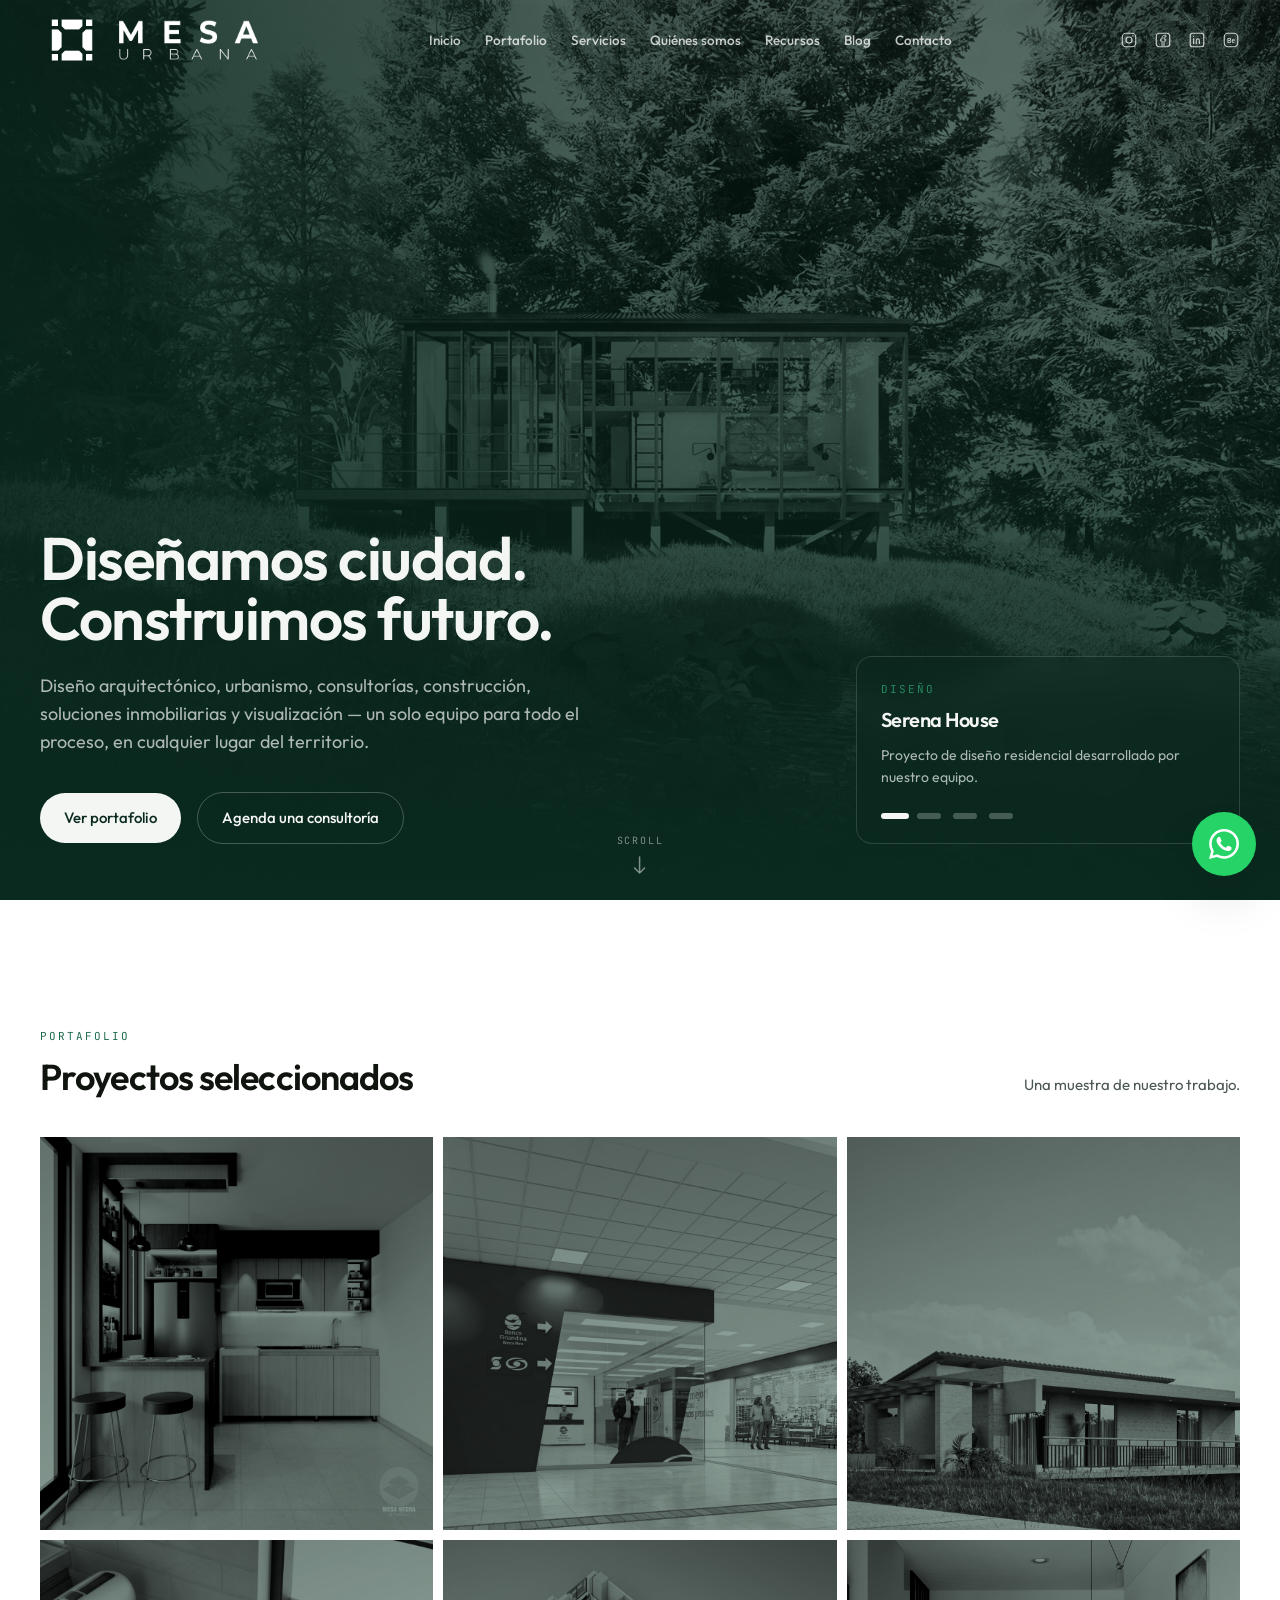
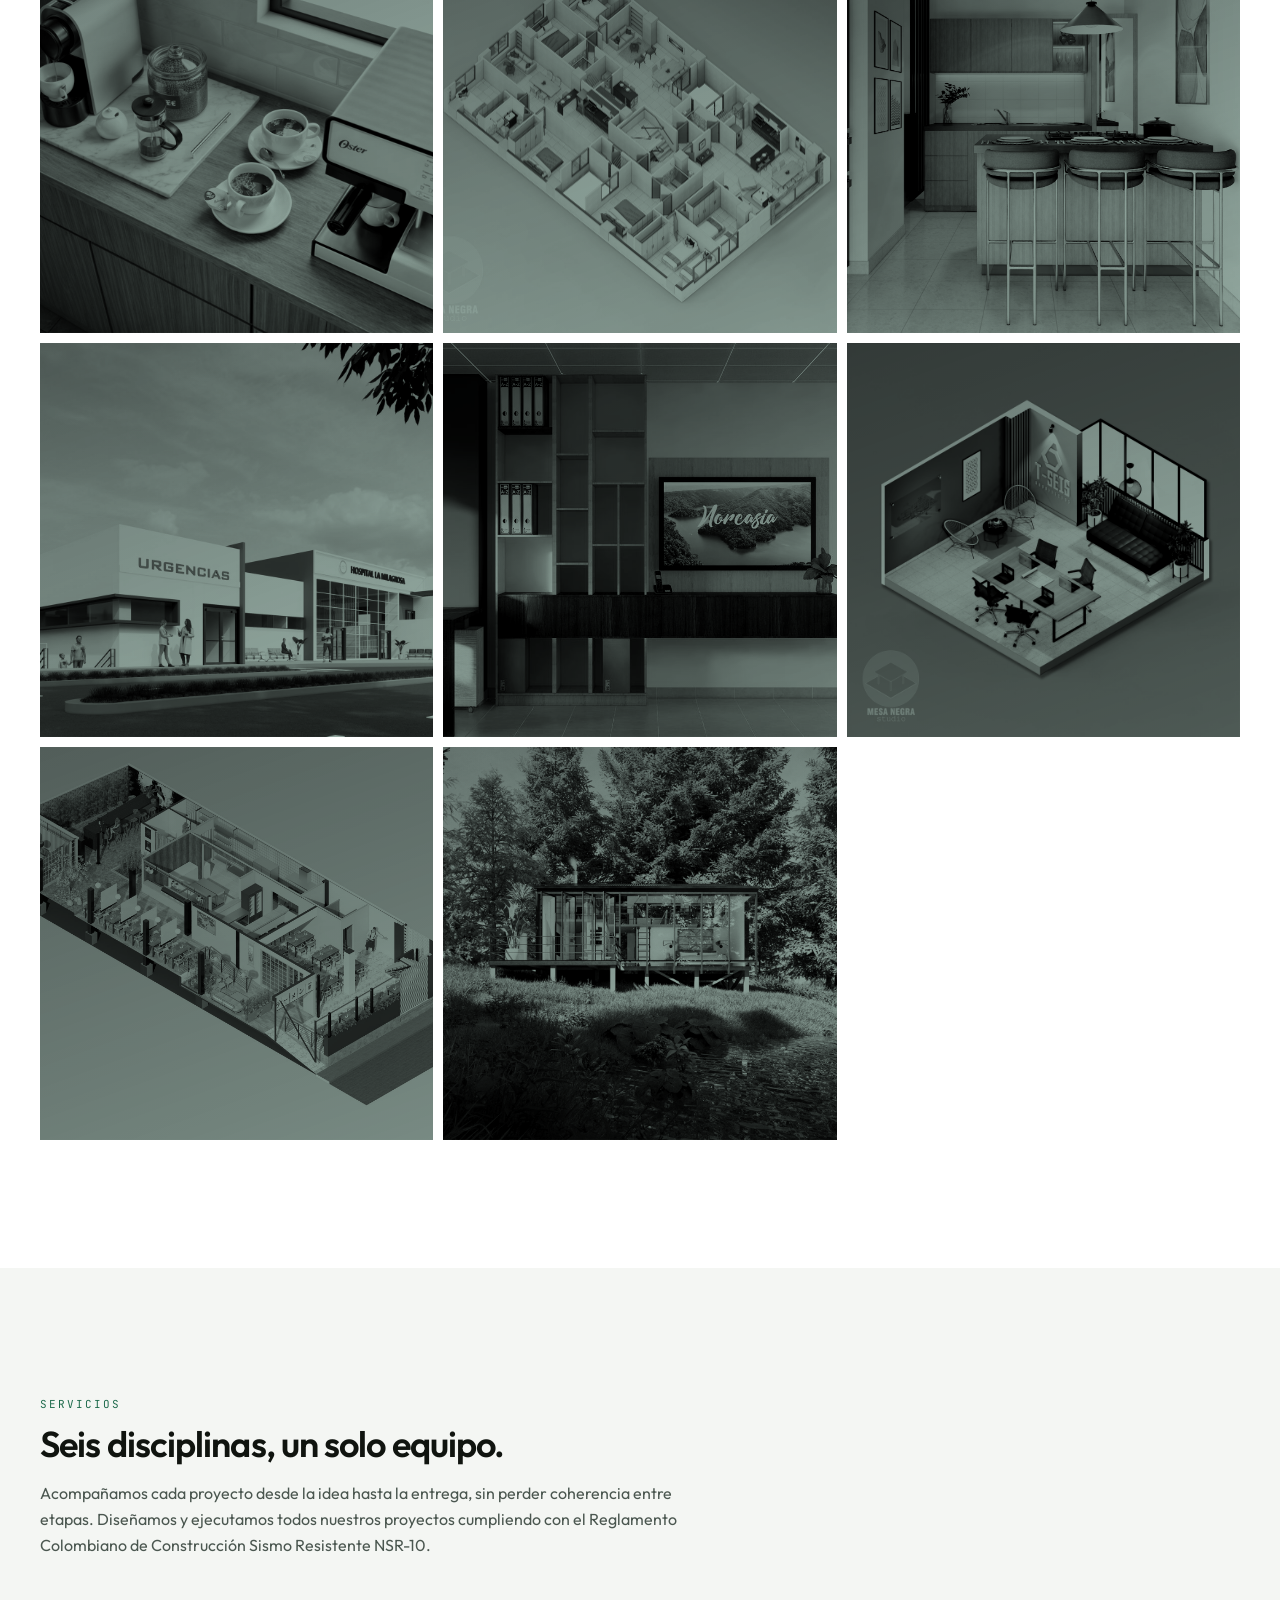
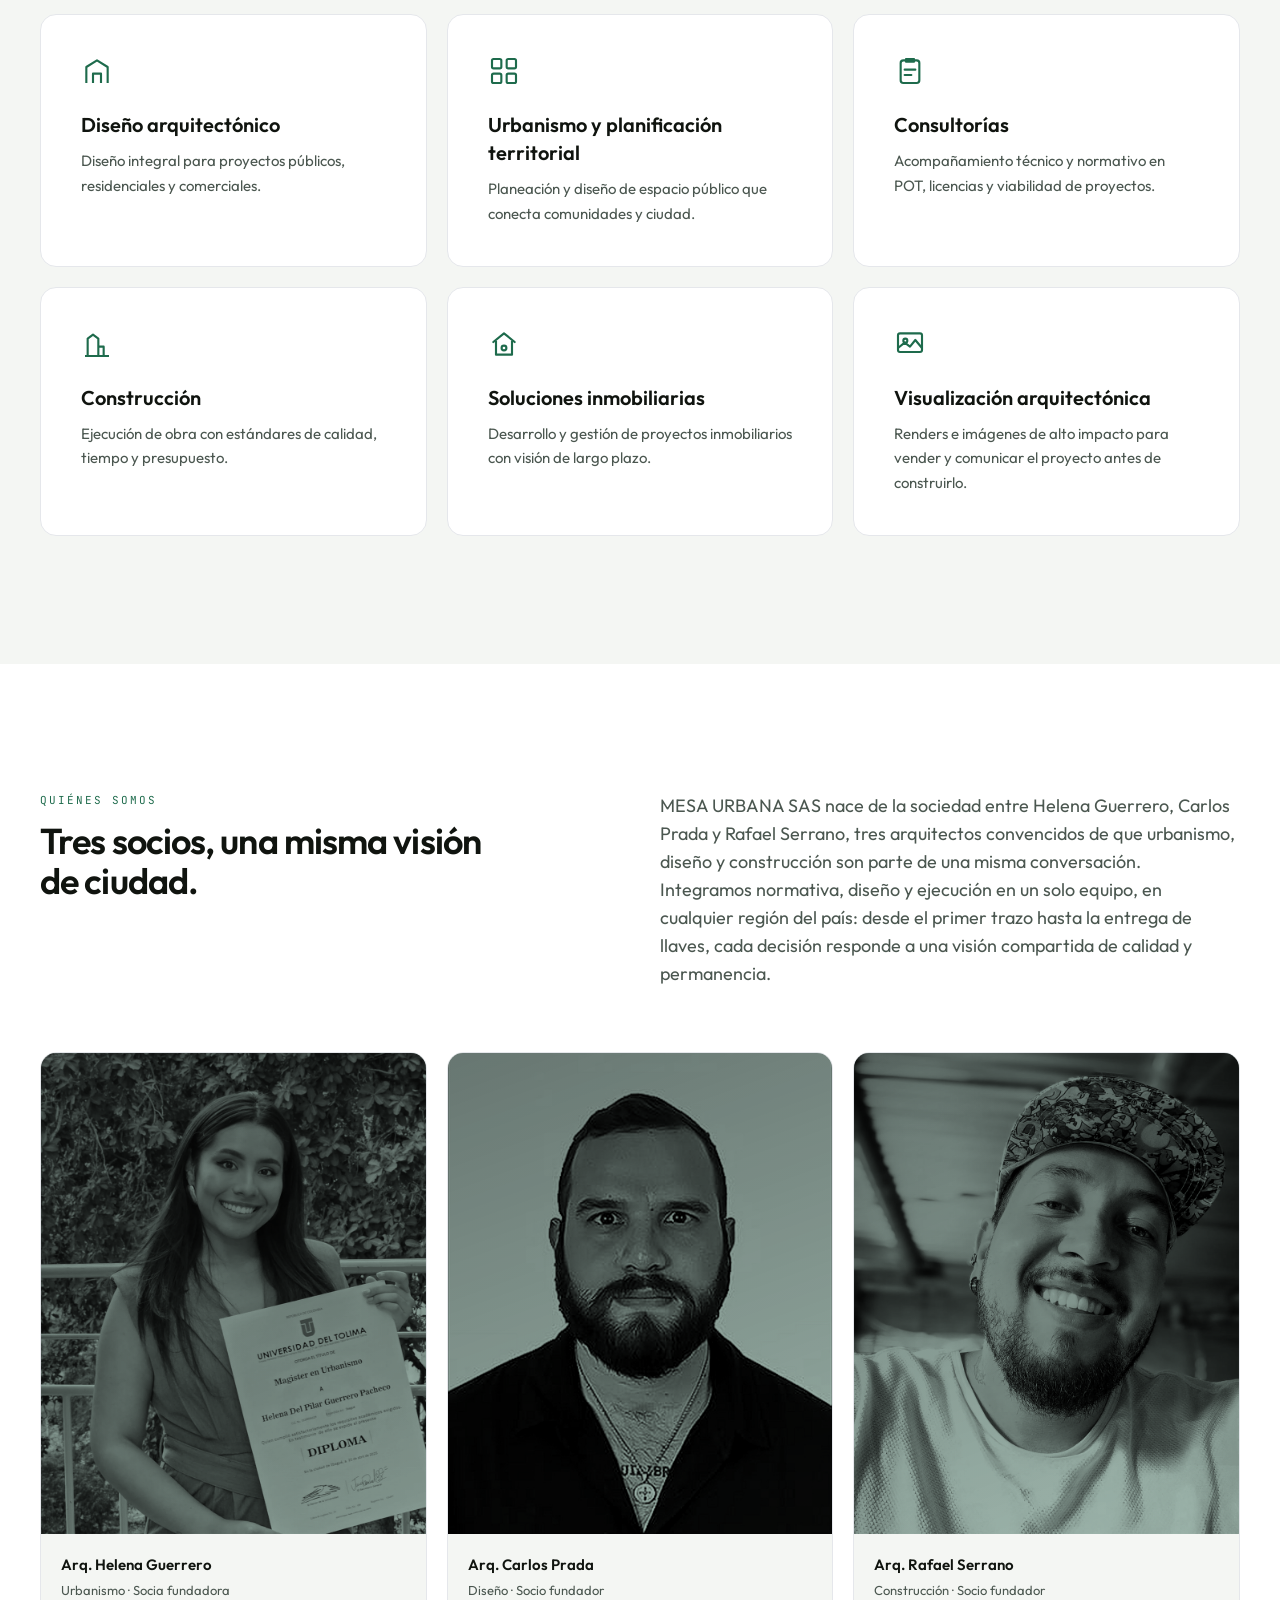
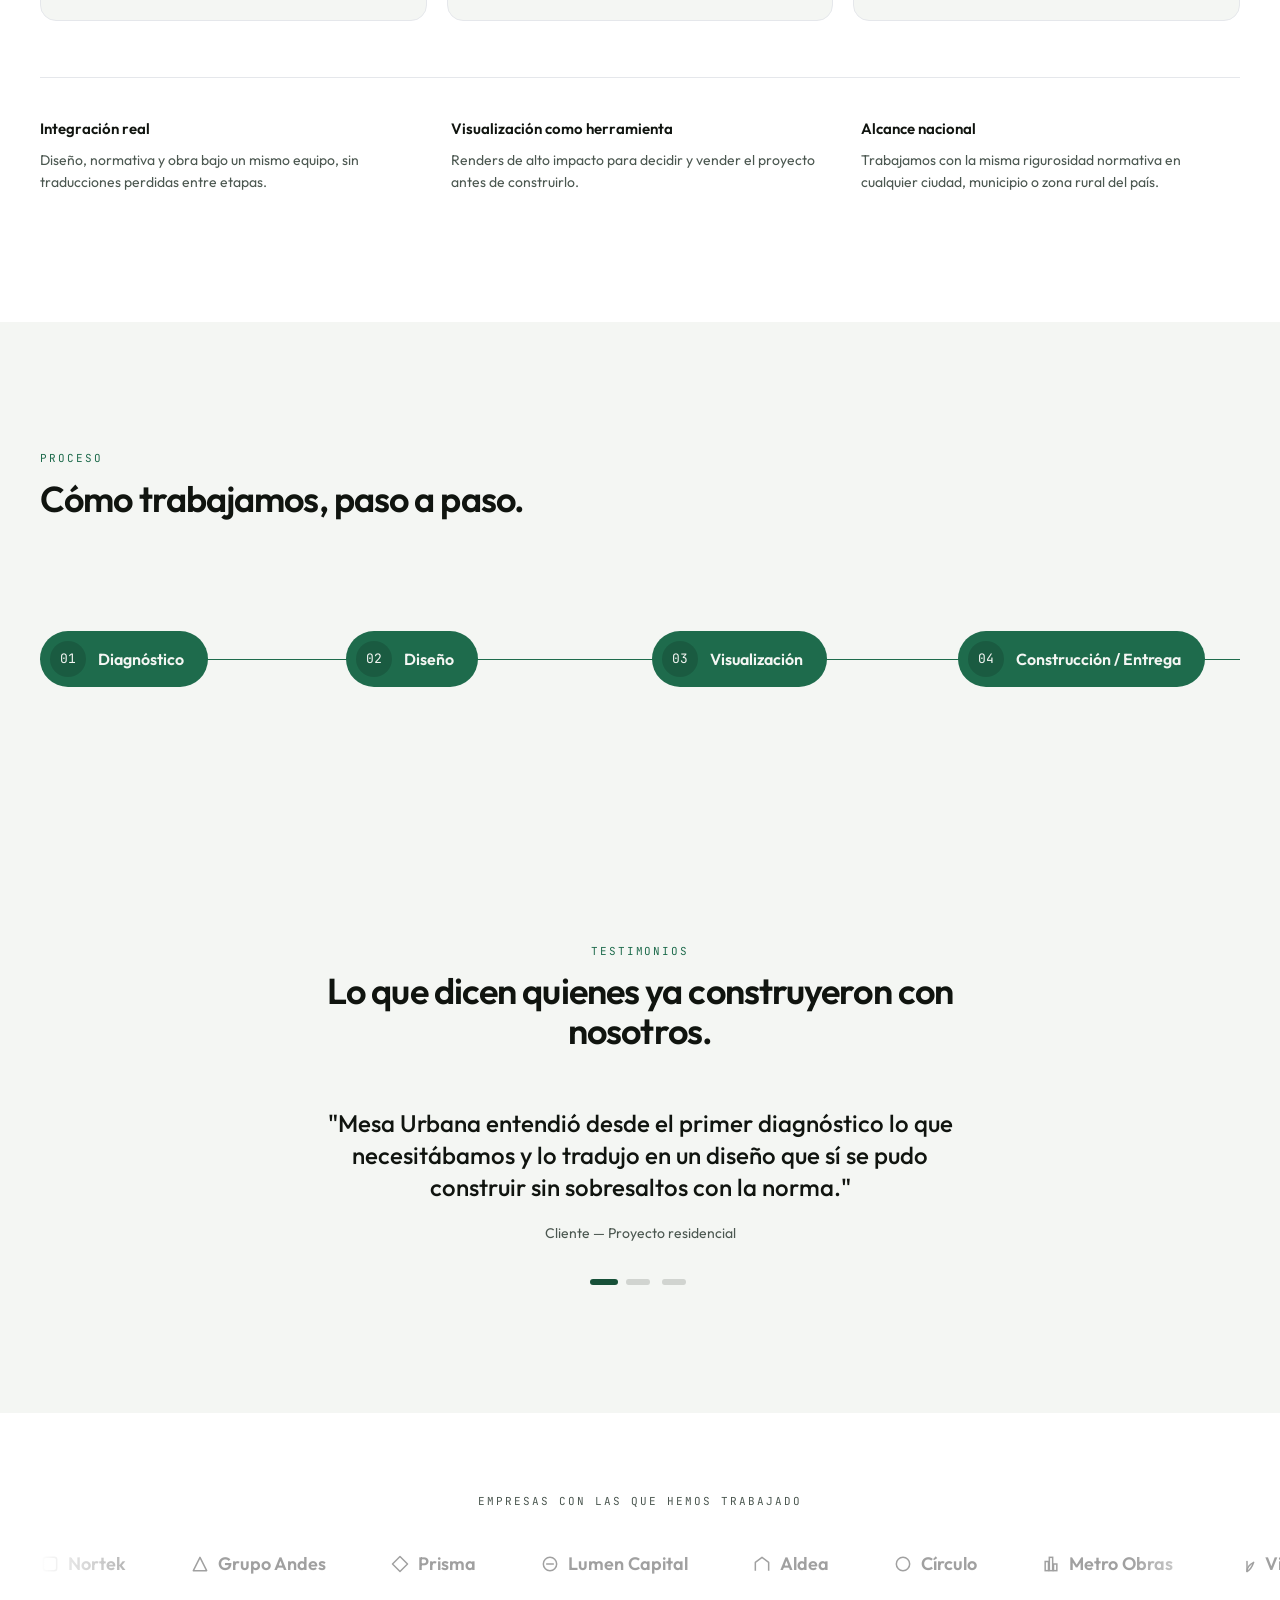
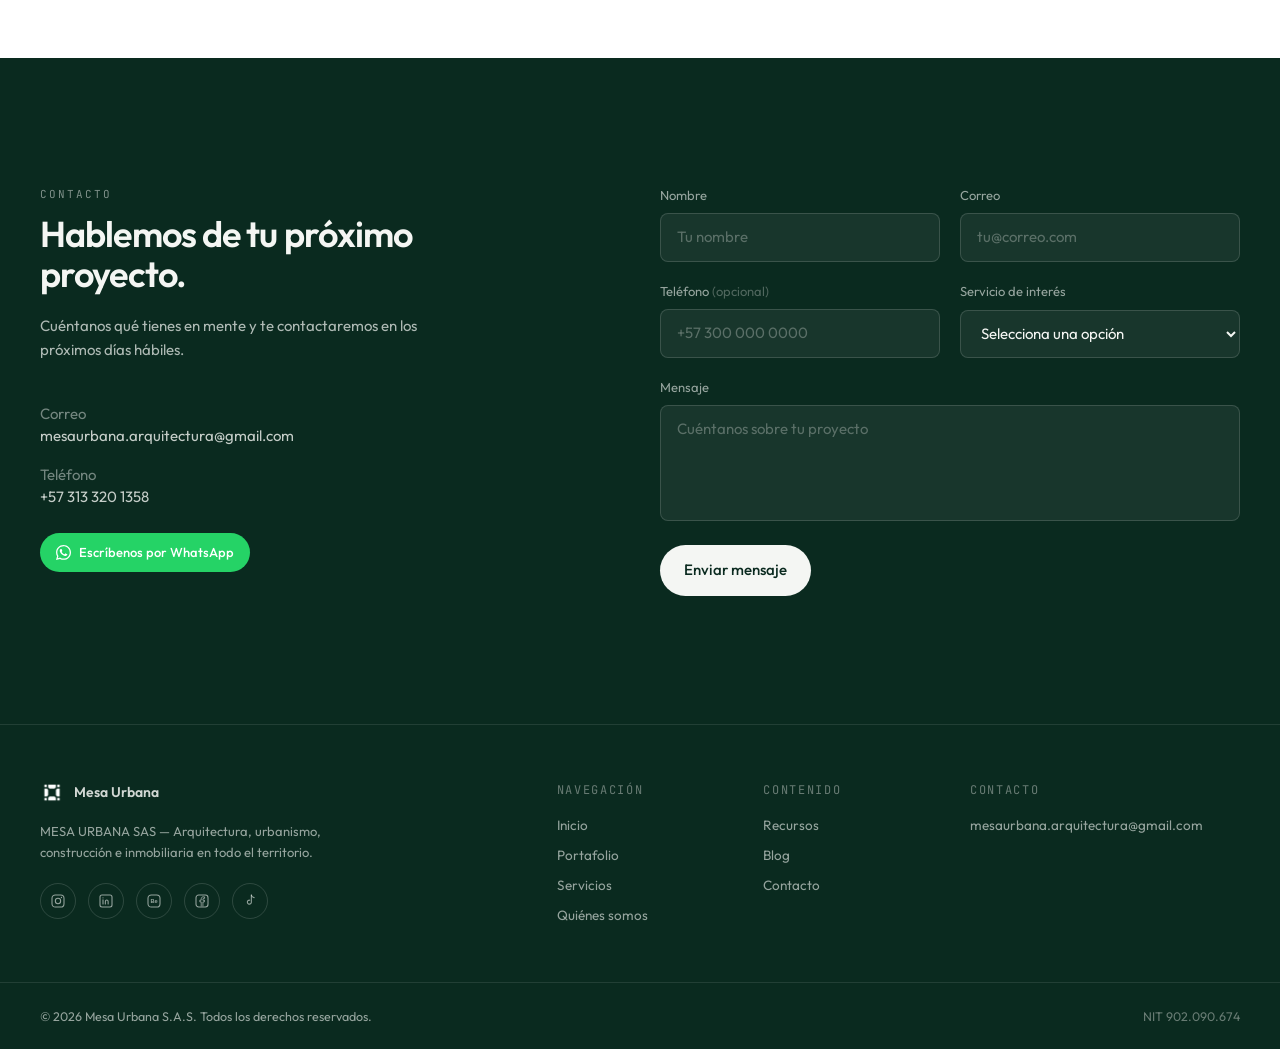
==== index.html @ 0e362391 "Mesa Urbana web v4: punto de partida desde v3 con datos de contacto reales Copia de v3 con el correo" ====
<!DOCTYPE html>
<html lang="es">
<head>
<meta charset="UTF-8" />
<meta name="viewport" content="width=device-width, initial-scale=1.0" />
<title>Mesa Urbana S.A.S — Arquitectura, Urbanismo, Construcción e Inmobiliaria</title>
<meta name="description" content="Estudio integral de arquitectura, urbanismo, construcción y desarrollo inmobiliario en todo el territorio. Diseñamos y construimos los espacios donde crece la ciudad." />

<link rel="icon" type="image/png" href="assets/favicon-32.png" />
<link rel="icon" type="image/png" sizes="512x512" href="assets/favicon-512.png" />
<link rel="apple-touch-icon" href="assets/apple-touch-icon.png" />

<meta property="og:type" content="website" />
<meta property="og:site_name" content="Mesa Urbana S.A.S" />
<meta property="og:locale" content="es_CO" />
<meta property="og:title" content="Mesa Urbana S.A.S — Arquitectura, Urbanismo, Construcción e Inmobiliaria" />
<meta property="og:description" content="Estudio integral de arquitectura, urbanismo, construcción y desarrollo inmobiliario en todo el territorio. Diseñamos y construimos los espacios donde crece la ciudad." />
<meta property="og:image" content="assets/og-image.png" />
<!-- TODO: cuando el sitio tenga dominio propio, agregar <meta property="og:url"> y volver og:image/twitter:image URLs absolutas (https://tu-dominio.com/assets/og-image.png) -->

<meta name="twitter:card" content="summary_large_image" />
<meta name="twitter:title" content="Mesa Urbana S.A.S — Arquitectura, Urbanismo, Construcción e Inmobiliaria" />
<meta name="twitter:description" content="Estudio integral de arquitectura, urbanismo, construcción y desarrollo inmobiliario en todo el territorio. Diseñamos y construimos los espacios donde crece la ciudad." />
<meta name="twitter:image" content="assets/og-image.png" />

<link rel="preconnect" href="https://fonts.googleapis.com">
<link rel="preconnect" href="https://fonts.gstatic.com" crossorigin>
<link href="https://fonts.googleapis.com/css2?family=Outfit:wght@300;400;500;600;700;800&family=JetBrains+Mono:wght@400;500&display=swap" rel="stylesheet">

<link rel="stylesheet" href="assets/styles.css">

<style>
  :root {
    --ease-out: cubic-bezier(0.23, 1, 0.32, 1);
    --ease-in-out: cubic-bezier(0.77, 0, 0.175, 1);
  }

  html { scroll-behavior: smooth; }
  body { font-family: 'Outfit', sans-serif; background: #F4F6F3; color: #10140F; }

  .reveal { opacity: 0; transform: translateY(20px); transition: opacity .6s var(--ease-out), transform .6s var(--ease-out); }
  .reveal.is-visible { opacity: 1; transform: translateY(0); }

  /* press feedback for buttons/CTAs */
  .btn-press { transition: transform 160ms var(--ease-out), background-color 200ms ease, border-color 200ms ease, opacity 200ms ease, color 200ms ease; }
  .btn-press:active { transform: scale(0.97); }

  /* lift feedback for cards (fine pointer only — avoids sticky hover on touch) */
  .card-hover { transition: transform 220ms var(--ease-out), box-shadow 220ms var(--ease-out); }
  @media (hover: hover) and (pointer: fine) {
    .card-hover:hover { transform: translateY(-4px); box-shadow: 0 16px 32px -16px rgba(10,42,31,0.20); }
  }

  /* image zoom + black&white-to-color reveal inside portfolio/team/blog cards */
  .zoom-img { transition: transform 500ms var(--ease-in-out); }
  .duotone { transition: filter 450ms var(--ease-in-out); }
  .duotone-overlay { transition: opacity 450ms var(--ease-in-out); }
  @media (hover: hover) and (pointer: fine) {
    .zoom-parent:hover .zoom-img { transform: scale(1.045); }
    .zoom-parent:hover .duotone { filter: grayscale(0) contrast(1.02) brightness(1); }
    .zoom-parent:hover .duotone-overlay { opacity: 0; }
  }

  .hero-slide { opacity: 0; filter: blur(8px); transition: opacity 1.1s var(--ease-in-out), filter 1.1s var(--ease-in-out); }
  .hero-slide.is-active { opacity: 1; filter: blur(0); }

  .hero-dot { transform-origin: left center; transition: background-color 200ms ease, transform 200ms var(--ease-out); transform: scaleX(0.857); }
  .hero-dot.is-active { background-color: #F4F6F3; transform: scaleX(1); }

  #slide-category, #slide-title, #slide-text { transition: opacity 220ms var(--ease-out), filter 220ms var(--ease-out); }
  .slide-text-out { opacity: 0 !important; filter: blur(3px); }

  .hero-scroll-cue svg { animation: scroll-cue-float 2s ease-in-out infinite; }
  @keyframes scroll-cue-float {
    0%, 100% { transform: translateY(0); }
    50% { transform: translateY(5px); }
  }

  /* mobile menu: animated open/close via grid-rows (no fixed-height guessing) */
  #mobile-menu { display: grid; grid-template-rows: minmax(0, 0fr); transition: grid-template-rows 220ms var(--ease-out); min-height: 0; }
  #mobile-menu.is-open { grid-template-rows: minmax(0, 1fr); transition-duration: 260ms; }
  #mobile-menu > div { overflow: hidden; min-height: 0; }
  @media (min-width: 1280px) {
    #mobile-menu { display: none; }
  }
  #mobile-menu a { opacity: 0; transform: translateY(-6px); transition: opacity 200ms var(--ease-out), transform 200ms var(--ease-out); }
  #mobile-menu.is-open a { opacity: 1; transform: translateY(0); }
  #mobile-menu.is-open a:nth-child(1) { transition-delay: 40ms; }
  #mobile-menu.is-open a:nth-child(2) { transition-delay: 60ms; }
  #mobile-menu.is-open a:nth-child(3) { transition-delay: 80ms; }
  #mobile-menu.is-open a:nth-child(4) { transition-delay: 100ms; }
  #mobile-menu.is-open a:nth-child(5) { transition-delay: 120ms; }
  #mobile-menu.is-open a:nth-child(6) { transition-delay: 140ms; }
  #mobile-menu.is-open a:nth-child(7) { transition-delay: 160ms; }
  #menu-icon { transition: transform 220ms var(--ease-out); }
  #menu-btn.is-open #menu-icon { transform: rotate(90deg); }

  input, textarea, select { transition: border-color 150ms ease, box-shadow 150ms ease; }

  /* shared lightbox / modal motion language (project, team, resource, blog) */
  #project-modal, #team-modal, #resource-modal, #blog-modal {
    transition: background-color 260ms var(--ease-out), backdrop-filter 260ms var(--ease-out);
    background-color: rgba(10,42,31,0); backdrop-filter: blur(0px);
  }
  #project-modal.is-open, #team-modal.is-open, #resource-modal.is-open, #blog-modal.is-open {
    background-color: rgba(10,42,31,0.72); backdrop-filter: blur(14px);
  }
  #modal-panel, #team-modal-panel, #resource-modal-panel, #blog-modal-panel {
    opacity: 0; transform: scale(0.95); transition: opacity 220ms var(--ease-out), transform 220ms var(--ease-out);
  }
  #project-modal.is-open #modal-panel, #team-modal.is-open #team-modal-panel,
  #resource-modal.is-open #resource-modal-panel, #blog-modal.is-open #blog-modal-panel {
    opacity: 1; transform: scale(1);
  }
  #project-modal:not(.is-open), #team-modal:not(.is-open), #resource-modal:not(.is-open), #blog-modal:not(.is-open) { transition-duration: 180ms; }
  #project-modal:not(.is-open) #modal-panel, #team-modal:not(.is-open) #team-modal-panel,
  #resource-modal:not(.is-open) #resource-modal-panel, #blog-modal:not(.is-open) #blog-modal-panel { transition-duration: 160ms; }

  #modal-image, #blog-modal-image { transition: opacity 180ms ease, filter 180ms ease; }
  #modal-image.is-switching { opacity: 0.25; filter: blur(4px); }

  /* click-to-zoom on the project lightbox image */
  #modal-panel { transition: max-width 280ms var(--ease-out); }
  #modal-image { cursor: zoom-in; transition: opacity 180ms ease, filter 180ms ease, max-height 280ms var(--ease-out); }
  #project-modal.is-zoomed #modal-panel { max-width: 96vw; }
  #project-modal.is-zoomed #modal-info { display: none; }
  #project-modal.is-zoomed #modal-image { max-height: 90vh; cursor: zoom-out; }

  .modal-thumb { opacity: 0.5; transition: opacity 200ms ease, outline-color 200ms ease; outline: 2px solid transparent; outline-offset: 2px; }
  .modal-thumb.is-active { opacity: 1; outline-color: #F4F6F3; }
  @media (hover: hover) and (pointer: fine) {
    .modal-thumb:hover { opacity: 0.85; }
  }

  .duotone {
    filter: grayscale(1) contrast(1.05) brightness(0.9);
    position: relative;
  }
  .duotone-overlay {
    background: linear-gradient(160deg, rgba(10,42,31,0.55), rgba(30,107,76,0.35));
    mix-blend-mode: multiply;
  }
  /* touch devices can't hover to reveal color/captions/service details — show them by default instead */
  @media (hover: none) {
    .zoom-parent .duotone { filter: grayscale(0) contrast(1.02) brightness(1); }
    .zoom-parent .duotone-overlay { opacity: 0; }
    .card-caption { opacity: 1 !important; transform: none !important; }
    .service-overlay {
      position: static !important;
      opacity: 1 !important;
      transform: none !important;
      pointer-events: auto !important;
      margin-top: 1.5rem;
      border-radius: 0.875rem;
    }
    /* no hover on touch — swap it for a tap/press response so cards still feel interactive */
    .card-hover, .zoom-parent, .process-node { transition: transform 160ms var(--ease-out); }
    .card-hover:active, .zoom-parent:active { transform: scale(0.98); }
    .process-node:active { transform: scale(0.95); }
  }

  .nav-scrolled { background: rgba(244,246,243,0.85); backdrop-filter: blur(12px); box-shadow: 0 1px 0 rgba(16,20,15,0.06); }

  .brand-mark { transition: filter .3s ease; }
  .brand-mark.on-dark { filter: brightness(0) invert(1); }

  /* filter pills (portfolio / recursos / blog) */
  .filter-pill { transition: background-color 180ms ease, border-color 180ms ease, color 180ms ease; }

  /* client logos marquee */
  .logos-track { display: flex; width: max-content; animation: logos-scroll 30s linear infinite; }
  .logos-track:hover { animation-play-state: paused; }
  @keyframes logos-scroll {
    from { transform: translateX(0); }
    to { transform: translateX(-50%); }
  }
  .logo-item { color: #4B5750; opacity: 0.55; filter: grayscale(1); white-space: nowrap; transition: opacity 200ms ease, filter 200ms ease, color 200ms ease; }
  @media (hover: hover) and (pointer: fine) {
    .logo-item:hover { opacity: 1; filter: grayscale(0); color: #175038; }
  }
  @media (prefers-reduced-motion: reduce) {
    .logos-track { animation: none; }
    .logos-dup { display: none; }
  }

  /* proceso: interactive timeline */
  .process-line-fill { transform-origin: left center; transform: scaleX(0); transition: transform 1400ms var(--ease-out) 150ms; }
  .reveal.is-visible .process-line-fill { transform: scaleX(1); }

  .process-popup { width: 100%; box-shadow: 0 16px 32px -16px rgba(10,42,31,0.20); }

  @media (min-width: 1024px) {
    .process-step { width: fit-content; }
    .process-node { transition: transform 380ms var(--ease-out), background-color 380ms var(--ease-out); }
    .process-popup {
      position: absolute; z-index: 20; top: 100%; left: 50%; margin-top: 0.875rem !important; width: 18rem;
      opacity: 0; transform-origin: top center; transform: translateX(-50%) translateY(-4px) scale(0.85); pointer-events: none;
      transition: opacity 380ms var(--ease-out), transform 380ms var(--ease-out), background-color 380ms var(--ease-out);
      box-shadow: 0 24px 48px -16px rgba(10,42,31,0.35);
    }
    .process-popup::before {
      content: ''; position: absolute; top: -6px; left: 50%; transform: translateX(-50%);
      width: 13px; height: 13px; background: inherit; clip-path: polygon(50% 0%, 0% 100%, 100% 100%);
      transition: background-color 380ms var(--ease-out);
    }
  }
  @media (min-width: 1024px) and (hover: hover) and (pointer: fine) {
    .process-step:hover .process-node { transform: scale(1.3); background-color: #175038; box-shadow: 0 0 0 10px rgba(30,107,76,0.14); }
    .process-step:hover .process-popup { opacity: 1; transform: translateX(-50%) translateY(0) scale(1); background-color: #175038; pointer-events: auto; }
  }

  /* testimonials */
  #testimonial-track { position: relative; }
  .testimonial-slide { position: absolute; inset: 0; opacity: 0; transition: opacity 450ms var(--ease-out); }
  .testimonial-slide.is-active { opacity: 1; position: relative; }
  .testimonial-dot { transform-origin: left center; transition: background-color 200ms ease, transform 200ms var(--ease-out); transform: scaleX(0.857); }
  .testimonial-dot.is-active { background-color: #175038; transform: scaleX(1); }

  @media (prefers-reduced-motion: reduce) {
    .reveal { opacity: 1 !important; transform: none !important; transition: none !important; }
    .hero-slide { transition: opacity .3s linear !important; filter: none !important; }
    .hero-scroll-cue svg { animation: none !important; }
    .zoom-img { transition: none !important; }
    .process-line-fill { transition: none !important; }
    @media (hover: hover) and (pointer: fine) {
      .zoom-parent:hover .zoom-img { transform: none !important; }
      .card-hover:hover { transform: none !important; }
      .process-step:hover .process-node { transform: none !important; }
      .process-step:hover .process-popup { transform: none !important; }
    }
    #modal-panel, #team-modal-panel, #resource-modal-panel, #blog-modal-panel { transition: opacity 160ms ease !important; transform: none !important; }
    html { scroll-behavior: auto; }
  }

  /* WhatsApp floating widget */
  /* the wrapper sizes itself to fit the (usually invisible) chat panel, leaving a large
     invisible clickable area over whatever content sits behind it — only the fab/open
     panel should actually catch taps */
  .wa-widget { pointer-events: none; }
  .wa-widget #wa-fab { pointer-events: auto; }
  .wa-panel { opacity: 0; transform: scale(0.92) translateY(12px); pointer-events: none; transition: opacity 220ms var(--ease-out), transform 220ms var(--ease-out); }
  .wa-panel.is-open { opacity: 1; transform: scale(1) translateY(0); pointer-events: auto; }
  .wa-fab-ping { animation: wa-ping 2.4s cubic-bezier(0,0,0.2,1) 3 forwards; }
  @keyframes wa-ping {
    0% { transform: scale(1); opacity: 0.55; }
    100% { transform: scale(1.7); opacity: 0; }
  }
  @media (prefers-reduced-motion: reduce) {
    .wa-fab-ping { animation: none; display: none; }
    .wa-panel { transition: opacity 160ms ease !important; transform: none !important; }
  }
</style>
</head>

<body class="antialiased">

<!-- NAV -->
<header id="site-nav" class="fixed top-0 inset-x-0 z-50 transition-colors duration-300">
  <nav class="max-w-[1400px] mx-auto px-6 lg:px-10 h-20 flex items-center justify-between gap-6">
    <a href="#top" class="flex items-center gap-3 shrink-0" aria-label="Mesa Urbana — inicio">
      <img src="assets/isotipo.png" alt="" class="w-[64px] h-[64px] object-contain brand-mark" />
      <img src="assets/wordmark.png" alt="Mesa Urbana" class="h-[46px] w-auto object-contain brand-mark" />
    </a>

    <div class="hidden xl:flex items-center gap-6 text-[13.5px] font-medium nav-text">
      <a href="#top" class="opacity-80 hover:opacity-100 transition-opacity">Inicio</a>
      <a href="#portafolio" class="opacity-80 hover:opacity-100 transition-opacity">Portafolio</a>
      <a href="#servicios" class="opacity-80 hover:opacity-100 transition-opacity">Servicios</a>
      <a href="#nosotros" class="opacity-80 hover:opacity-100 transition-opacity">Quiénes somos</a>
      <a href="recursos.html" target="_blank" rel="noopener" class="opacity-80 hover:opacity-100 transition-opacity">Recursos</a>
      <a href="blog.html" target="_blank" rel="noopener" class="opacity-80 hover:opacity-100 transition-opacity">Blog</a>
      <a href="#contacto" class="opacity-80 hover:opacity-100 transition-opacity">Contacto</a>
    </div>

    <!-- TODO: reemplazar por los enlaces reales a redes sociales -->
    <div class="hidden sm:flex items-center gap-4 nav-text shrink-0">
      <a href="#" aria-label="Instagram" class="opacity-80 hover:opacity-100 transition-opacity">
        <svg width="18" height="18" viewBox="0 0 24 24" fill="none"><rect x="3" y="3" width="18" height="18" rx="5" stroke="currentColor" stroke-width="1.6"/><circle cx="12" cy="12" r="4" stroke="currentColor" stroke-width="1.6"/><circle cx="17.2" cy="6.8" r="1" fill="currentColor"/></svg>
      </a>
      <a href="#" aria-label="Facebook" class="opacity-80 hover:opacity-100 transition-opacity">
        <svg width="18" height="18" viewBox="0 0 24 24" fill="none"><rect x="3" y="3" width="18" height="18" rx="4" stroke="currentColor" stroke-width="1.6"/><path d="M13.4 20v-6.6h2.1l.3-2.5h-2.4V9.2c0-.7.2-1.2 1.2-1.2h1.3V5.8c-.2 0-1-.1-1.9-.1-1.9 0-3.2 1.15-3.2 3.27v1.83H8.7v2.5h2.1V20" stroke="currentColor" stroke-width="1.3" stroke-linejoin="round"/></svg>
      </a>
      <a href="#" aria-label="LinkedIn" class="opacity-80 hover:opacity-100 transition-opacity">
        <svg width="18" height="18" viewBox="0 0 24 24" fill="none"><rect x="3" y="3" width="18" height="18" rx="3" stroke="currentColor" stroke-width="1.6"/><path d="M7.5 10v6.5M7.5 7.2v.1M11 16.5V13c0-1.4 1-2.4 2.2-2.4 1.2 0 2 .8 2 2.3v3.6" stroke="currentColor" stroke-width="1.6" stroke-linecap="round"/></svg>
      </a>
      <a href="#" aria-label="Behance" class="opacity-80 hover:opacity-100 transition-opacity">
        <svg width="18" height="18" viewBox="0 0 24 24" fill="none"><rect x="3" y="3" width="18" height="18" rx="5" stroke="currentColor" stroke-width="1.6"/><text x="12" y="15.5" text-anchor="middle" font-family="Arial, sans-serif" font-size="8.5" font-weight="700" fill="currentColor">Be</text></svg>
      </a>
    </div>

    <button id="menu-btn" class="xl:hidden nav-text p-2 -mr-2" aria-label="Abrir menú" aria-expanded="false">
      <span id="menu-icon" class="block"><svg width="22" height="22" viewBox="0 0 24 24" fill="none"><path d="M3 6h18M3 12h18M3 18h18" stroke="currentColor" stroke-width="1.8" stroke-linecap="round"/></svg></span>
    </button>
  </nav>

  <div id="mobile-menu" class="xl:hidden bg-bone border-t border-ink/10">
    <div class="px-6 py-5 flex flex-col gap-4 text-[15px] font-medium text-ink">
      <a href="#top">Inicio</a>
      <a href="#portafolio">Portafolio</a>
      <a href="#servicios">Servicios</a>
      <a href="#nosotros">Quiénes somos</a>
      <a href="recursos.html" target="_blank" rel="noopener">Recursos</a>
      <a href="blog.html" target="_blank" rel="noopener">Blog</a>
      <a href="#contacto">Contacto</a>
    </div>
  </div>
</header>

<!-- HERO (image slideshow) -->
<section id="top" class="relative min-h-[100dvh] bg-forest-950 text-bone overflow-hidden flex items-end">

  <div id="hero-slides" class="absolute inset-0">
    <div class="hero-slide is-active absolute inset-0" data-index="0">
      <img src="assets/hero/hero-casa-serena.jpg" alt="" class="duotone w-full h-full object-cover">
      <div class="absolute inset-0 duotone-overlay"></div>
    </div>
    <div class="hero-slide absolute inset-0" data-index="1">
      <img src="assets/hero/hero-diseno-interior.jpg" alt="" class="duotone w-full h-full object-cover">
      <div class="absolute inset-0 duotone-overlay"></div>
    </div>
    <div class="hero-slide absolute inset-0" data-index="2">
      <img src="assets/hero/hero-proyecto-comercial.jpg" alt="" class="duotone w-full h-full object-cover">
      <div class="absolute inset-0 duotone-overlay"></div>
    </div>
    <div class="hero-slide absolute inset-0" data-index="3">
      <img src="assets/hero/hero-proyecto-institucional.jpg" alt="" class="duotone w-full h-full object-cover">
      <div class="absolute inset-0 duotone-overlay"></div>
    </div>
  </div>

  <!-- legibility scrim -->
  <div class="absolute inset-0 bg-gradient-to-t from-forest-950 via-forest-950/55 to-forest-950/25 pointer-events-none"></div>
  <div class="absolute inset-0 bg-gradient-to-r from-forest-950/70 via-forest-950/10 to-transparent pointer-events-none"></div>

  <div class="relative z-10 max-w-[1400px] mx-auto px-6 lg:px-10 w-full pt-28 pb-14 grid lg:grid-cols-12 gap-10 items-end">
    <div class="lg:col-span-7">
      <h1 class="text-4xl md:text-5xl lg:text-6xl font-semibold tracking-tight leading-[1.05] max-w-3xl">
        Diseñamos ciudad.<br>Construimos futuro.
      </h1>
      <p class="mt-6 text-base md:text-lg text-bone/70 max-w-xl leading-relaxed">
        Diseño arquitectónico, urbanismo, consultorías, construcción, soluciones inmobiliarias y visualización — un solo equipo para todo el proceso, en cualquier lugar del territorio.
      </p>
      <div class="mt-9 flex flex-wrap items-center gap-4">
        <a href="#portafolio" class="btn-press inline-flex items-center rounded-full bg-bone text-forest-950 text-[15px] font-medium px-6 py-3.5 hover:bg-white">
          Ver portafolio
        </a>
        <a href="#contacto" class="btn-press inline-flex items-center rounded-full border border-bone/25 text-bone text-[15px] font-medium px-6 py-3.5 hover:bg-bone/10">
          Agenda una consultoría
        </a>
      </div>
    </div>

    <div class="lg:col-span-5 flex lg:justify-end">
      <div class="w-full max-w-sm rounded-2xl border border-bone/15 bg-forest-950/40 backdrop-blur-md p-6">
        <p id="slide-category" class="font-mono text-[11px] uppercase tracking-[0.18em] text-forest-500">Diseño</p>
        <h3 id="slide-title" class="mt-2 text-xl font-semibold tracking-tight">Serena House</h3>
        <p id="slide-text" class="mt-2.5 text-[14px] text-bone/70 leading-relaxed">Proyecto de diseño residencial desarrollado por nuestro equipo.</p>

        <div class="mt-6 flex items-center gap-2">
          <button class="hero-dot is-active h-1.5 w-7 rounded-full bg-bone/25" data-index="0" aria-label="Proyecto 1"></button>
          <button class="hero-dot h-1.5 w-7 rounded-full bg-bone/25" data-index="1" aria-label="Proyecto 2"></button>
          <button class="hero-dot h-1.5 w-7 rounded-full bg-bone/25" data-index="2" aria-label="Proyecto 3"></button>
          <button class="hero-dot h-1.5 w-7 rounded-full bg-bone/25" data-index="3" aria-label="Proyecto 4"></button>
        </div>
      </div>
    </div>
  </div>

  <a href="#portafolio" aria-label="Ir a la siguiente sección" class="hero-scroll-cue hidden sm:flex absolute bottom-6 left-1/2 -translate-x-1/2 z-10 flex-col items-center gap-2 text-bone/50 hover:text-bone/80 transition-colors">
    <span class="font-mono text-[10px] uppercase tracking-[0.18em]">Scroll</span>
    <svg width="14" height="20" viewBox="0 0 14 20" fill="none"><path d="M7 1v16M7 17l-5-5M7 17l5-5" stroke="currentColor" stroke-width="1.5" stroke-linecap="round" stroke-linejoin="round"/></svg>
  </a>
</section>

<!-- PORTAFOLIO -->
<section id="portafolio" class="bg-white">
  <div class="max-w-[1400px] mx-auto px-6 lg:px-10 pt-24 lg:pt-32">
    <div class="reveal flex flex-col md:flex-row md:items-end md:justify-between gap-6">
      <div class="max-w-xl">
        <p class="font-mono text-[11px] uppercase tracking-[0.18em] text-forest-600">Portafolio</p>
        <h2 class="mt-3 text-3xl md:text-4xl font-semibold tracking-tight leading-tight">Proyectos seleccionados</h2>
      </div>
      <p class="text-muted text-[15px] max-w-sm">Una muestra de nuestro trabajo.</p>
    </div>
  </div>

  <div class="max-w-[1760px] mx-auto px-6 lg:px-10 pb-24 lg:pb-32">
    <div class="mt-10 grid grid-cols-3 gap-1.5 sm:gap-2.5" id="portfolio-grid"></div>
  </div>
</section>

<!-- SERVICIOS -->
<section id="servicios" class="bg-bone">
  <div class="max-w-[1400px] mx-auto px-6 lg:px-10 py-24 lg:py-32">
    <div class="reveal max-w-2xl">
      <p class="font-mono text-[11px] uppercase tracking-[0.18em] text-forest-600">Servicios</p>
      <h2 class="mt-3 text-3xl md:text-4xl font-semibold tracking-tight leading-tight">Seis disciplinas, un solo equipo.</h2>
      <p class="mt-4 text-muted text-base leading-relaxed">Acompañamos cada proyecto desde la idea hasta la entrega, sin perder coherencia entre etapas. Diseñamos y ejecutamos todos nuestros proyectos cumpliendo con el Reglamento Colombiano de Construcción Sismo Resistente NSR-10.</p>
    </div>

    <div class="mt-14 grid sm:grid-cols-2 lg:grid-cols-3 gap-5">
      <div class="reveal group relative overflow-hidden rounded-2xl bg-white border border-ink/8 p-8 md:p-10 transition-[transform,box-shadow] duration-300 ease-[var(--ease-out)] hover:-translate-y-1 hover:scale-[1.03] hover:shadow-xl hover:shadow-forest-900/15 hover:z-10">
        <svg width="32" height="32" viewBox="0 0 24 24" fill="none" class="text-forest-600"><path d="M4 21V9l8-5 8 5v12" stroke="currentColor" stroke-width="1.6" stroke-linejoin="round"/><path d="M9 21v-7h6v7" stroke="currentColor" stroke-width="1.6" stroke-linejoin="round"/></svg>
        <h3 class="mt-6 text-xl font-semibold">Diseño arquitectónico</h3>
        <p class="mt-2.5 text-muted text-[15px] leading-relaxed">Diseño integral para proyectos públicos, residenciales y comerciales.</p>

        <div class="service-overlay absolute inset-0 p-8 md:p-10 flex flex-col justify-center bg-forest-950/90 backdrop-blur-md text-bone opacity-0 translate-y-1 transition-[opacity,transform] duration-300 ease-[var(--ease-out)] group-hover:opacity-100 group-hover:translate-y-0 pointer-events-none">
          <p class="font-mono text-[11px] uppercase tracking-[0.16em] text-forest-500">Incluye</p>
          <ul class="mt-3 grid gap-1.5 text-[13.5px] text-bone/90 leading-snug">
            <li class="flex items-center gap-2"><svg width="12" height="12" viewBox="0 0 24 24" fill="none" class="text-forest-500 shrink-0"><path d="M5 13l4 4L19 7" stroke="currentColor" stroke-width="2.4" stroke-linecap="round" stroke-linejoin="round"/></svg>Arquitectónico</li>
            <li class="flex items-center gap-2"><svg width="12" height="12" viewBox="0 0 24 24" fill="none" class="text-forest-500 shrink-0"><path d="M5 13l4 4L19 7" stroke="currentColor" stroke-width="2.4" stroke-linecap="round" stroke-linejoin="round"/></svg>Paisajismo</li>
            <li class="flex items-center gap-2"><svg width="12" height="12" viewBox="0 0 24 24" fill="none" class="text-forest-500 shrink-0"><path d="M5 13l4 4L19 7" stroke="currentColor" stroke-width="2.4" stroke-linecap="round" stroke-linejoin="round"/></svg>Mobiliario</li>
            <li class="flex items-center gap-2"><svg width="12" height="12" viewBox="0 0 24 24" fill="none" class="text-forest-500 shrink-0"><path d="M5 13l4 4L19 7" stroke="currentColor" stroke-width="2.4" stroke-linecap="round" stroke-linejoin="round"/></svg>Modelos y recorridos 3D</li>
            <li class="flex items-center gap-2"><svg width="12" height="12" viewBox="0 0 24 24" fill="none" class="text-forest-500 shrink-0"><path d="M5 13l4 4L19 7" stroke="currentColor" stroke-width="2.4" stroke-linecap="round" stroke-linejoin="round"/></svg>Building Information Modeling (BIM)</li>
          </ul>
        </div>
      </div>

      <div class="reveal group relative overflow-hidden rounded-2xl bg-white border border-ink/8 p-8 md:p-10 transition-[transform,box-shadow] duration-300 ease-[var(--ease-out)] hover:-translate-y-1 hover:scale-[1.03] hover:shadow-xl hover:shadow-forest-900/15 hover:z-10">
        <svg width="32" height="32" viewBox="0 0 24 24" fill="none" class="text-forest-600"><rect x="3" y="3" width="7" height="7" rx="1.2" stroke="currentColor" stroke-width="1.6"/><rect x="14" y="3" width="7" height="7" rx="1.2" stroke="currentColor" stroke-width="1.6"/><rect x="3" y="14" width="7" height="7" rx="1.2" stroke="currentColor" stroke-width="1.6"/><rect x="14" y="14" width="7" height="7" rx="1.2" stroke="currentColor" stroke-width="1.6"/></svg>
        <h3 class="mt-6 text-xl font-semibold">Urbanismo y planificación territorial</h3>
        <p class="mt-2.5 text-muted text-[15px] leading-relaxed">Planeación y diseño de espacio público que conecta comunidades y ciudad.</p>

        <div class="service-overlay absolute inset-0 p-8 md:p-10 flex flex-col justify-center bg-forest-950/90 backdrop-blur-md text-bone opacity-0 translate-y-1 transition-[opacity,transform] duration-300 ease-[var(--ease-out)] group-hover:opacity-100 group-hover:translate-y-0 pointer-events-none">
          <p class="font-mono text-[11px] uppercase tracking-[0.16em] text-forest-500">Incluye</p>
          <ul class="mt-3 grid gap-1.5 text-[13.5px] text-bone/90 leading-snug">
            <li class="flex items-center gap-2"><svg width="12" height="12" viewBox="0 0 24 24" fill="none" class="text-forest-500 shrink-0"><path d="M5 13l4 4L19 7" stroke="currentColor" stroke-width="2.4" stroke-linecap="round" stroke-linejoin="round"/></svg>Diseño urbano</li>
            <li class="flex items-center gap-2"><svg width="12" height="12" viewBox="0 0 24 24" fill="none" class="text-forest-500 shrink-0"><path d="M5 13l4 4L19 7" stroke="currentColor" stroke-width="2.4" stroke-linecap="round" stroke-linejoin="round"/></svg>Espacio público</li>
            <li class="flex items-center gap-2"><svg width="12" height="12" viewBox="0 0 24 24" fill="none" class="text-forest-500 shrink-0"><path d="M5 13l4 4L19 7" stroke="currentColor" stroke-width="2.4" stroke-linecap="round" stroke-linejoin="round"/></svg>Planes parciales y masterplan</li>
            <li class="flex items-center gap-2"><svg width="12" height="12" viewBox="0 0 24 24" fill="none" class="text-forest-500 shrink-0"><path d="M5 13l4 4L19 7" stroke="currentColor" stroke-width="2.4" stroke-linecap="round" stroke-linejoin="round"/></svg>Movilidad y accesibilidad</li>
          </ul>
        </div>
      </div>

      <div class="reveal group relative overflow-hidden rounded-2xl bg-white border border-ink/8 p-8 md:p-10 transition-[transform,box-shadow] duration-300 ease-[var(--ease-out)] hover:-translate-y-1 hover:scale-[1.03] hover:shadow-xl hover:shadow-forest-900/15 hover:z-10">
        <svg width="32" height="32" viewBox="0 0 24 24" fill="none" class="text-forest-600"><rect x="5" y="4" width="14" height="17" rx="2" stroke="currentColor" stroke-width="1.6"/><path d="M9 3h6v2H9z" stroke="currentColor" stroke-width="1.6" stroke-linejoin="round"/><path d="M8 11h8M8 15h5" stroke="currentColor" stroke-width="1.6" stroke-linecap="round"/></svg>
        <h3 class="mt-6 text-xl font-semibold">Consultorías</h3>
        <p class="mt-2.5 text-muted text-[15px] leading-relaxed">Acompañamiento técnico y normativo en POT, licencias y viabilidad de proyectos.</p>

        <div class="service-overlay absolute inset-0 p-8 md:p-10 flex flex-col justify-center bg-forest-950/90 backdrop-blur-md text-bone opacity-0 translate-y-1 transition-[opacity,transform] duration-300 ease-[var(--ease-out)] group-hover:opacity-100 group-hover:translate-y-0 pointer-events-none">
          <p class="font-mono text-[11px] uppercase tracking-[0.16em] text-forest-500">Incluye</p>
          <ul class="mt-3 grid gap-1.5 text-[13px] text-bone/90 leading-snug">
            <li class="flex items-center gap-2"><svg width="12" height="12" viewBox="0 0 24 24" fill="none" class="text-forest-500 shrink-0"><path d="M5 13l4 4L19 7" stroke="currentColor" stroke-width="2.4" stroke-linecap="round" stroke-linejoin="round"/></svg>Licencias de construcción</li>
            <li class="flex items-center gap-2"><svg width="12" height="12" viewBox="0 0 24 24" fill="none" class="text-forest-500 shrink-0"><path d="M5 13l4 4L19 7" stroke="currentColor" stroke-width="2.4" stroke-linecap="round" stroke-linejoin="round"/></svg>Trámites de servicios públicos</li>
            <li class="flex items-center gap-2"><svg width="12" height="12" viewBox="0 0 24 24" fill="none" class="text-forest-500 shrink-0"><path d="M5 13l4 4L19 7" stroke="currentColor" stroke-width="2.4" stroke-linecap="round" stroke-linejoin="round"/></svg>Interventorías</li>
            <li class="flex items-center gap-2"><svg width="12" height="12" viewBox="0 0 24 24" fill="none" class="text-forest-500 shrink-0"><path d="M5 13l4 4L19 7" stroke="currentColor" stroke-width="2.4" stroke-linecap="round" stroke-linejoin="round"/></svg>Supervisión técnica NSR-10</li>
            <li class="flex items-center gap-2"><svg width="12" height="12" viewBox="0 0 24 24" fill="none" class="text-forest-500 shrink-0"><path d="M5 13l4 4L19 7" stroke="currentColor" stroke-width="2.4" stroke-linecap="round" stroke-linejoin="round"/></svg>Presupuestos de obra</li>
            <li class="flex items-center gap-2"><svg width="12" height="12" viewBox="0 0 24 24" fill="none" class="text-forest-500 shrink-0"><path d="M5 13l4 4L19 7" stroke="currentColor" stroke-width="2.4" stroke-linecap="round" stroke-linejoin="round"/></svg>Programaciones de obra</li>
          </ul>
        </div>
      </div>

      <div class="reveal group relative overflow-hidden rounded-2xl bg-white border border-ink/8 p-8 md:p-10 transition-[transform,box-shadow] duration-300 ease-[var(--ease-out)] hover:-translate-y-1 hover:scale-[1.03] hover:shadow-xl hover:shadow-forest-900/15 hover:z-10">
        <svg width="32" height="32" viewBox="0 0 24 24" fill="none" class="text-forest-600"><path d="M3 21h18M5 21V8l4-3 4 3v13M13 21v-7h4v7" stroke="currentColor" stroke-width="1.6" stroke-linejoin="round"/></svg>
        <h3 class="mt-6 text-xl font-semibold">Construcción</h3>
        <p class="mt-2.5 text-muted text-[15px] leading-relaxed">Ejecución de obra con estándares de calidad, tiempo y presupuesto.</p>

        <div class="service-overlay absolute inset-0 p-8 md:p-10 flex flex-col justify-center bg-forest-950/90 backdrop-blur-md text-bone opacity-0 translate-y-1 transition-[opacity,transform] duration-300 ease-[var(--ease-out)] group-hover:opacity-100 group-hover:translate-y-0 pointer-events-none">
          <p class="font-mono text-[11px] uppercase tracking-[0.16em] text-forest-500">Incluye</p>
          <ul class="mt-3 grid gap-1.5 text-[13px] text-bone/90 leading-snug">
            <li class="flex items-center gap-2"><svg width="12" height="12" viewBox="0 0 24 24" fill="none" class="text-forest-500 shrink-0"><path d="M5 13l4 4L19 7" stroke="currentColor" stroke-width="2.4" stroke-linecap="round" stroke-linejoin="round"/></svg>Obras civiles</li>
            <li class="flex items-center gap-2"><svg width="12" height="12" viewBox="0 0 24 24" fill="none" class="text-forest-500 shrink-0"><path d="M5 13l4 4L19 7" stroke="currentColor" stroke-width="2.4" stroke-linecap="round" stroke-linejoin="round"/></svg>Ampliaciones y reformas</li>
            <li class="flex items-center gap-2"><svg width="12" height="12" viewBox="0 0 24 24" fill="none" class="text-forest-500 shrink-0"><path d="M5 13l4 4L19 7" stroke="currentColor" stroke-width="2.4" stroke-linecap="round" stroke-linejoin="round"/></svg>Instalaciones básicas</li>
            <li class="flex items-center gap-2"><svg width="12" height="12" viewBox="0 0 24 24" fill="none" class="text-forest-500 shrink-0"><path d="M5 13l4 4L19 7" stroke="currentColor" stroke-width="2.4" stroke-linecap="round" stroke-linejoin="round"/></svg>Instalaciones especiales</li>
            <li class="flex items-center gap-2"><svg width="12" height="12" viewBox="0 0 24 24" fill="none" class="text-forest-500 shrink-0"><path d="M5 13l4 4L19 7" stroke="currentColor" stroke-width="2.4" stroke-linecap="round" stroke-linejoin="round"/></svg>Adecuaciones</li>
            <li class="flex items-center gap-2"><svg width="12" height="12" viewBox="0 0 24 24" fill="none" class="text-forest-500 shrink-0"><path d="M5 13l4 4L19 7" stroke="currentColor" stroke-width="2.4" stroke-linecap="round" stroke-linejoin="round"/></svg>Carpintería</li>
          </ul>
        </div>
      </div>

      <div class="reveal group relative overflow-hidden rounded-2xl bg-white border border-ink/8 p-8 md:p-10 transition-[transform,box-shadow] duration-300 ease-[var(--ease-out)] hover:-translate-y-1 hover:scale-[1.03] hover:shadow-xl hover:shadow-forest-900/15 hover:z-10">
        <svg width="32" height="32" viewBox="0 0 24 24" fill="none" class="text-forest-600"><path d="M4 10.5 12 4l8 6.5" stroke="currentColor" stroke-width="1.6" stroke-linecap="round" stroke-linejoin="round"/><path d="M6 9.5V20h12V9.5" stroke="currentColor" stroke-width="1.6" stroke-linejoin="round"/><circle cx="12" cy="15" r="1.8" stroke="currentColor" stroke-width="1.6"/></svg>
        <h3 class="mt-6 text-xl font-semibold">Soluciones inmobiliarias</h3>
        <p class="mt-2.5 text-muted text-[15px] leading-relaxed">Desarrollo y gestión de proyectos inmobiliarios con visión de largo plazo.</p>

        <div class="service-overlay absolute inset-0 p-8 md:p-10 flex flex-col justify-center bg-forest-950/90 backdrop-blur-md text-bone opacity-0 translate-y-1 transition-[opacity,transform] duration-300 ease-[var(--ease-out)] group-hover:opacity-100 group-hover:translate-y-0 pointer-events-none">
          <p class="font-mono text-[11px] uppercase tracking-[0.16em] text-forest-500">Incluye</p>
          <ul class="mt-3 grid gap-1.5 text-[13.5px] text-bone/90 leading-snug">
            <li class="flex items-center gap-2"><svg width="12" height="12" viewBox="0 0 24 24" fill="none" class="text-forest-500 shrink-0"><path d="M5 13l4 4L19 7" stroke="currentColor" stroke-width="2.4" stroke-linecap="round" stroke-linejoin="round"/></svg>Estudios de viabilidad</li>
            <li class="flex items-center gap-2"><svg width="12" height="12" viewBox="0 0 24 24" fill="none" class="text-forest-500 shrink-0"><path d="M5 13l4 4L19 7" stroke="currentColor" stroke-width="2.4" stroke-linecap="round" stroke-linejoin="round"/></svg>Estructuración de proyectos</li>
            <li class="flex items-center gap-2"><svg width="12" height="12" viewBox="0 0 24 24" fill="none" class="text-forest-500 shrink-0"><path d="M5 13l4 4L19 7" stroke="currentColor" stroke-width="2.4" stroke-linecap="round" stroke-linejoin="round"/></svg>Comercialización y preventa</li>
            <li class="flex items-center gap-2"><svg width="12" height="12" viewBox="0 0 24 24" fill="none" class="text-forest-500 shrink-0"><path d="M5 13l4 4L19 7" stroke="currentColor" stroke-width="2.4" stroke-linecap="round" stroke-linejoin="round"/></svg>Gestión de proyectos inmobiliarios</li>
          </ul>
        </div>
      </div>

      <div class="reveal group relative overflow-hidden rounded-2xl bg-white border border-ink/8 p-8 md:p-10 transition-[transform,box-shadow] duration-300 ease-[var(--ease-out)] hover:-translate-y-1 hover:scale-[1.03] hover:shadow-xl hover:shadow-forest-900/15 hover:z-10">
        <svg width="32" height="32" viewBox="0 0 24 24" fill="none" class="text-forest-600"><rect x="3" y="4" width="18" height="14" rx="1.5" stroke="currentColor" stroke-width="1.6"/><circle cx="8.5" cy="9.5" r="1.5" stroke="currentColor" stroke-width="1.6"/><path d="M3 15l5-4 4 3 4-5 5 6" stroke="currentColor" stroke-width="1.6" stroke-linejoin="round" stroke-linecap="round"/></svg>
        <h3 class="mt-6 text-xl font-semibold">Visualización arquitectónica</h3>
        <p class="mt-2.5 text-muted text-[15px] leading-relaxed">Renders e imágenes de alto impacto para vender y comunicar el proyecto antes de construirlo.</p>

        <div class="service-overlay absolute inset-0 p-8 md:p-10 flex flex-col justify-center bg-forest-950/90 backdrop-blur-md text-bone opacity-0 translate-y-1 transition-[opacity,transform] duration-300 ease-[var(--ease-out)] group-hover:opacity-100 group-hover:translate-y-0 pointer-events-none">
          <p class="font-mono text-[11px] uppercase tracking-[0.16em] text-forest-500">Incluye</p>
          <ul class="mt-3 grid gap-1.5 text-[13.5px] text-bone/90 leading-snug">
            <li class="flex items-center gap-2"><svg width="12" height="12" viewBox="0 0 24 24" fill="none" class="text-forest-500 shrink-0"><path d="M5 13l4 4L19 7" stroke="currentColor" stroke-width="2.4" stroke-linecap="round" stroke-linejoin="round"/></svg>Renders fotorrealistas</li>
            <li class="flex items-center gap-2"><svg width="12" height="12" viewBox="0 0 24 24" fill="none" class="text-forest-500 shrink-0"><path d="M5 13l4 4L19 7" stroke="currentColor" stroke-width="2.4" stroke-linecap="round" stroke-linejoin="round"/></svg>Recorridos virtuales 3D</li>
            <li class="flex items-center gap-2"><svg width="12" height="12" viewBox="0 0 24 24" fill="none" class="text-forest-500 shrink-0"><path d="M5 13l4 4L19 7" stroke="currentColor" stroke-width="2.4" stroke-linecap="round" stroke-linejoin="round"/></svg>Animaciones arquitectónicas</li>
            <li class="flex items-center gap-2"><svg width="12" height="12" viewBox="0 0 24 24" fill="none" class="text-forest-500 shrink-0"><path d="M5 13l4 4L19 7" stroke="currentColor" stroke-width="2.4" stroke-linecap="round" stroke-linejoin="round"/></svg>Material gráfico para preventa</li>
          </ul>
        </div>
      </div>
    </div>
  </div>
</section>

<!-- QUIÉNES SOMOS -->
<section id="nosotros" class="bg-white">
  <div class="max-w-[1400px] mx-auto px-6 lg:px-10 py-24 lg:py-32">
    <div class="grid lg:grid-cols-12 gap-10">
      <div class="lg:col-span-5 reveal">
        <p class="font-mono text-[11px] uppercase tracking-[0.18em] text-forest-600">Quiénes somos</p>
        <h2 class="mt-3 text-3xl md:text-4xl font-semibold tracking-tight leading-tight">Tres socios, una misma visión de ciudad.</h2>
      </div>
      <div class="lg:col-span-6 lg:col-start-7 reveal">
        <p class="text-muted text-base md:text-lg leading-relaxed max-w-xl">
          MESA URBANA SAS nace de la sociedad entre Helena Guerrero, Carlos Prada y Rafael Serrano, tres arquitectos convencidos de que urbanismo, diseño y construcción son parte de una misma conversación. Integramos normativa, diseño y ejecución en un solo equipo, en cualquier región del país: desde el primer trazo hasta la entrega de llaves, cada decisión responde a una visión compartida de calidad y permanencia.
        </p>
      </div>
    </div>

    <div class="mt-16 grid sm:grid-cols-3 gap-5">
      <button type="button" data-member="helena" class="reveal card-hover zoom-parent block w-full text-left rounded-2xl overflow-hidden border border-ink/8 bg-bone">
        <div class="relative aspect-[4/5] overflow-hidden">
          <img src="assets/equipo/helena-guerrero.jpg" alt="Arq. Helena Guerrero" class="duotone zoom-img w-full h-full object-cover">
          <div class="absolute inset-0 duotone-overlay"></div>
        </div>
        <div class="p-5">
          <h3 class="text-[15px] font-semibold">Arq. Helena Guerrero</h3>
          <p class="mt-1 text-[13px] text-muted">Urbanismo · Socia fundadora</p>
        </div>
      </button>

      <button type="button" data-member="carlos" class="reveal card-hover zoom-parent block w-full text-left rounded-2xl overflow-hidden border border-ink/8 bg-bone">
        <div class="relative aspect-[4/5] overflow-hidden">
          <img src="assets/equipo/carlos-prada.jpg" alt="Arq. Carlos Prada" class="duotone zoom-img w-full h-full object-cover">
          <div class="absolute inset-0 duotone-overlay"></div>
        </div>
        <div class="p-5">
          <h3 class="text-[15px] font-semibold">Arq. Carlos Prada</h3>
          <p class="mt-1 text-[13px] text-muted">Diseño · Socio fundador</p>
        </div>
      </button>

      <button type="button" data-member="rafael" class="reveal card-hover zoom-parent block w-full text-left rounded-2xl overflow-hidden border border-ink/8 bg-bone">
        <div class="relative aspect-[4/5] overflow-hidden">
          <img src="assets/equipo/rafael-serrano.jpg" alt="Arq. Rafael Serrano" class="duotone zoom-img w-full h-full object-cover">
          <div class="absolute inset-0 duotone-overlay"></div>
        </div>
        <div class="p-5">
          <h3 class="text-[15px] font-semibold">Arq. Rafael Serrano</h3>
          <p class="mt-1 text-[13px] text-muted">Construcción · Socio fundador</p>
        </div>
      </button>
    </div>

    <div class="reveal mt-14 grid sm:grid-cols-3 gap-8 border-t border-ink/8 pt-10">
      <div>
        <h4 class="text-[15px] font-semibold">Integración real</h4>
        <p class="mt-2 text-muted text-[14px] leading-relaxed">Diseño, normativa y obra bajo un mismo equipo, sin traducciones perdidas entre etapas.</p>
      </div>
      <div>
        <h4 class="text-[15px] font-semibold">Visualización como herramienta</h4>
        <p class="mt-2 text-muted text-[14px] leading-relaxed">Renders de alto impacto para decidir y vender el proyecto antes de construirlo.</p>
      </div>
      <div>
        <h4 class="text-[15px] font-semibold">Alcance nacional</h4>
        <p class="mt-2 text-muted text-[14px] leading-relaxed">Trabajamos con la misma rigurosidad normativa en cualquier ciudad, municipio o zona rural del país.</p>
      </div>
    </div>
  </div>
</section>

<!-- PROCESO / METODOLOGÍA -->
<section id="proceso" class="bg-bone">
  <div class="max-w-[1400px] mx-auto px-6 lg:px-10 py-24 lg:py-32">
    <div class="reveal max-w-2xl">
      <p class="font-mono text-[11px] uppercase tracking-[0.18em] text-forest-600">Proceso</p>
      <h2 class="mt-3 text-3xl md:text-4xl font-semibold tracking-tight leading-tight">Cómo trabajamos, paso a paso.</h2>
    </div>

    <div class="reveal mt-20 lg:mt-28 relative">
      <div class="hidden lg:block absolute top-7 left-0 right-0 h-px bg-ink/10">
        <div class="process-line-fill absolute inset-0 bg-forest-600"></div>
      </div>

      <div class="grid grid-cols-1 sm:grid-cols-2 lg:grid-cols-4 gap-x-6 gap-y-12 lg:gap-y-0">
        <div class="process-step group relative">
          <button type="button" class="process-node relative z-10 inline-flex items-center gap-3 h-12 lg:h-14 pl-2 pr-5 lg:pl-2.5 lg:pr-6 rounded-full bg-forest-600 text-bone">
            <span class="flex items-center justify-center w-8 h-8 lg:w-9 lg:h-9 rounded-full bg-black/15 font-mono text-[13px] shrink-0">01</span>
            <span class="text-[15px] lg:text-base font-semibold whitespace-nowrap">Diagnóstico</span>
          </button>

          <div class="process-popup mt-4 lg:mt-0 rounded-xl bg-forest-950 text-bone p-5">
            <span class="font-mono text-[10px] uppercase tracking-[0.16em] text-forest-500">Paso 01 · Diagnóstico</span>
            <p class="mt-2 text-[13.5px] text-bone/85 leading-relaxed">Leemos el sitio, la normativa y el programa para entender qué es posible y qué conviene.</p>
            <p class="mt-2.5 text-[13px] text-forest-400 font-semibold leading-snug">Así evitamos sorpresas de presupuesto y tiempo antes de firmar nada.</p>
          </div>
        </div>

        <div class="process-step group relative">
          <button type="button" class="process-node relative z-10 inline-flex items-center gap-3 h-12 lg:h-14 pl-2 pr-5 lg:pl-2.5 lg:pr-6 rounded-full bg-forest-600 text-bone">
            <span class="flex items-center justify-center w-8 h-8 lg:w-9 lg:h-9 rounded-full bg-black/15 font-mono text-[13px] shrink-0">02</span>
            <span class="text-[15px] lg:text-base font-semibold whitespace-nowrap">Diseño</span>
          </button>

          <div class="process-popup mt-4 lg:mt-0 rounded-xl bg-forest-950 text-bone p-5">
            <span class="font-mono text-[10px] uppercase tracking-[0.16em] text-forest-500">Paso 02 · Diseño</span>
            <p class="mt-2 text-[13.5px] text-bone/85 leading-relaxed">Desarrollamos la propuesta arquitectónica y urbana, con foco en función, norma y carácter.</p>
            <p class="mt-2.5 text-[13px] text-forest-400 font-semibold leading-snug">Un diseño que ya sabemos que se puede construir, sin rediseños de última hora.</p>
          </div>
        </div>

        <div class="process-step group relative">
          <button type="button" class="process-node relative z-10 inline-flex items-center gap-3 h-12 lg:h-14 pl-2 pr-5 lg:pl-2.5 lg:pr-6 rounded-full bg-forest-600 text-bone">
            <span class="flex items-center justify-center w-8 h-8 lg:w-9 lg:h-9 rounded-full bg-black/15 font-mono text-[13px] shrink-0">03</span>
            <span class="text-[15px] lg:text-base font-semibold whitespace-nowrap">Visualización</span>
          </button>

          <div class="process-popup mt-4 lg:mt-0 rounded-xl bg-forest-950 text-bone p-5">
            <span class="font-mono text-[10px] uppercase tracking-[0.16em] text-forest-500">Paso 03 · Visualización</span>
            <p class="mt-2 text-[13.5px] text-bone/85 leading-relaxed">Renders de alto impacto para validar decisiones y comunicar el proyecto antes de construir.</p>
            <p class="mt-2.5 text-[13px] text-forest-400 font-semibold leading-snug">Ve tu proyecto terminado antes de poner el primer ladrillo.</p>
          </div>
        </div>

        <div class="process-step group relative">
          <button type="button" class="process-node relative z-10 inline-flex items-center gap-3 h-12 lg:h-14 pl-2 pr-5 lg:pl-2.5 lg:pr-6 rounded-full bg-forest-600 text-bone">
            <span class="flex items-center justify-center w-8 h-8 lg:w-9 lg:h-9 rounded-full bg-black/15 font-mono text-[13px] shrink-0">04</span>
            <span class="text-[15px] lg:text-base font-semibold whitespace-nowrap">Construcción / Entrega</span>
          </button>

          <div class="process-popup mt-4 lg:mt-0 rounded-xl bg-forest-950 text-bone p-5">
            <span class="font-mono text-[10px] uppercase tracking-[0.16em] text-forest-500">Paso 04 · Construcción / Entrega</span>
            <p class="mt-2 text-[13.5px] text-bone/85 leading-relaxed">Ejecutamos la obra con control de calidad, tiempo y presupuesto hasta la entrega final.</p>
            <p class="mt-2.5 text-[13px] text-forest-400 font-semibold leading-snug">Entregamos lo que prometimos, en el tiempo que prometimos.</p>
          </div>
        </div>
      </div>
    </div>
  </div>
</section>

<!-- TESTIMONIOS -->
<section id="testimonios" class="bg-bone">
  <div class="max-w-[1400px] mx-auto px-6 lg:px-10 py-24 lg:py-32">
    <div class="reveal max-w-2xl mx-auto text-center">
      <p class="font-mono text-[11px] uppercase tracking-[0.18em] text-forest-600">Testimonios</p>
      <h2 class="mt-3 text-3xl md:text-4xl font-semibold tracking-tight leading-tight">Lo que dicen quienes ya construyeron con nosotros.</h2>
    </div>

    <!-- NOTA: testimonios de referencia — reemplazar por citas reales de clientes -->
    <div class="reveal mt-14 max-w-2xl mx-auto text-center">
      <div id="testimonial-track" class="relative min-h-[170px] sm:min-h-[140px]">
        <blockquote class="testimonial-slide is-active" data-index="0">
          <p class="text-xl md:text-2xl font-medium leading-relaxed text-ink">"Mesa Urbana entendió desde el primer diagnóstico lo que necesitábamos y lo tradujo en un diseño que sí se pudo construir sin sobresaltos con la norma."</p>
          <footer class="mt-5 text-[14px] text-muted">Cliente — Proyecto residencial</footer>
        </blockquote>
        <blockquote class="testimonial-slide" data-index="1">
          <p class="text-xl md:text-2xl font-medium leading-relaxed text-ink">"Los renders nos permitieron vender gran parte del proyecto antes de la primera piedra. Eso cambió el flujo de caja de todo el desarrollo."</p>
          <footer class="mt-5 text-[14px] text-muted">Cliente — Desarrollo inmobiliario</footer>
        </blockquote>
        <blockquote class="testimonial-slide" data-index="2">
          <p class="text-xl md:text-2xl font-medium leading-relaxed text-ink">"El acompañamiento en obra fue constante: cada entrega llegó en el plazo acordado y con el nivel de calidad que esperábamos."</p>
          <footer class="mt-5 text-[14px] text-muted">Cliente — Proyecto institucional</footer>
        </blockquote>
      </div>

      <div class="mt-8 flex items-center justify-center gap-2">
        <button class="testimonial-dot is-active h-1.5 w-7 rounded-full bg-ink/15" data-index="0" aria-label="Testimonio 1"></button>
        <button class="testimonial-dot h-1.5 w-7 rounded-full bg-ink/15" data-index="1" aria-label="Testimonio 2"></button>
        <button class="testimonial-dot h-1.5 w-7 rounded-full bg-ink/15" data-index="2" aria-label="Testimonio 3"></button>
      </div>
    </div>
  </div>
</section>

<!-- CLIENTES -->
<section id="clientes" class="bg-white overflow-hidden">
  <div class="max-w-[1400px] mx-auto px-6 lg:px-10 py-16 lg:py-20">
    <p class="reveal text-center font-mono text-[11px] uppercase tracking-[0.18em] text-muted">Empresas con las que hemos trabajado</p>

    <!-- NOTA: logotipos genéricos de referencia (stock/placeholder, marcas ficticias) — reemplazar por logos reales de clientes -->
    <div class="reveal mt-10 relative">
      <div class="pointer-events-none absolute inset-y-0 left-0 w-16 sm:w-28 bg-gradient-to-r from-white to-transparent z-10"></div>
      <div class="pointer-events-none absolute inset-y-0 right-0 w-16 sm:w-28 bg-gradient-to-l from-white to-transparent z-10"></div>

      <div class="logos-track">
        <div class="logos-set flex items-center gap-14 sm:gap-16 pr-14 sm:pr-16">
          <div class="logo-item flex items-center gap-2"><svg width="20" height="20" viewBox="0 0 24 24" fill="none"><rect x="4" y="4" width="16" height="16" rx="3" stroke="currentColor" stroke-width="1.8"/></svg><span class="text-lg font-semibold">Nortek</span></div>
          <div class="logo-item flex items-center gap-2"><svg width="20" height="20" viewBox="0 0 24 24" fill="none"><path d="M12 4l8 16H4z" stroke="currentColor" stroke-width="1.8" stroke-linejoin="round"/></svg><span class="text-lg font-semibold">Grupo Andes</span></div>
          <div class="logo-item flex items-center gap-2"><svg width="20" height="20" viewBox="0 0 24 24" fill="none"><path d="M12 3l9 9-9 9-9-9z" stroke="currentColor" stroke-width="1.8" stroke-linejoin="round"/></svg><span class="text-lg font-semibold">Prisma</span></div>
          <div class="logo-item flex items-center gap-2"><svg width="20" height="20" viewBox="0 0 24 24" fill="none"><circle cx="12" cy="12" r="8" stroke="currentColor" stroke-width="1.8"/><path d="M8 12h8" stroke="currentColor" stroke-width="1.8" stroke-linecap="round"/></svg><span class="text-lg font-semibold">Lumen Capital</span></div>
          <div class="logo-item flex items-center gap-2"><svg width="20" height="20" viewBox="0 0 24 24" fill="none"><path d="M4 20V10l8-6 8 6v10" stroke="currentColor" stroke-width="1.8" stroke-linejoin="round"/></svg><span class="text-lg font-semibold">Aldea</span></div>
          <div class="logo-item flex items-center gap-2"><svg width="20" height="20" viewBox="0 0 24 24" fill="none"><circle cx="12" cy="12" r="8" stroke="currentColor" stroke-width="1.8"/></svg><span class="text-lg font-semibold">Círculo</span></div>
          <div class="logo-item flex items-center gap-2"><svg width="20" height="20" viewBox="0 0 24 24" fill="none"><rect x="5" y="9" width="4" height="11" stroke="currentColor" stroke-width="1.8"/><rect x="10" y="4" width="4" height="16" stroke="currentColor" stroke-width="1.8"/><rect x="15" y="12" width="4" height="8" stroke="currentColor" stroke-width="1.8"/></svg><span class="text-lg font-semibold">Metro Obras</span></div>
          <div class="logo-item flex items-center gap-2"><svg width="20" height="20" viewBox="0 0 24 24" fill="none"><path d="M12 21c0-6 4-9 8-11-2 6-4 9-8 11Z" stroke="currentColor" stroke-width="1.8" stroke-linejoin="round"/><path d="M12 21V9" stroke="currentColor" stroke-width="1.8" stroke-linecap="round"/></svg><span class="text-lg font-semibold">Vivalta</span></div>
        </div>
        <div class="logos-set logos-dup flex items-center gap-14 sm:gap-16 pr-14 sm:pr-16" aria-hidden="true">
          <div class="logo-item flex items-center gap-2"><svg width="20" height="20" viewBox="0 0 24 24" fill="none"><rect x="4" y="4" width="16" height="16" rx="3" stroke="currentColor" stroke-width="1.8"/></svg><span class="text-lg font-semibold">Nortek</span></div>
          <div class="logo-item flex items-center gap-2"><svg width="20" height="20" viewBox="0 0 24 24" fill="none"><path d="M12 4l8 16H4z" stroke="currentColor" stroke-width="1.8" stroke-linejoin="round"/></svg><span class="text-lg font-semibold">Grupo Andes</span></div>
          <div class="logo-item flex items-center gap-2"><svg width="20" height="20" viewBox="0 0 24 24" fill="none"><path d="M12 3l9 9-9 9-9-9z" stroke="currentColor" stroke-width="1.8" stroke-linejoin="round"/></svg><span class="text-lg font-semibold">Prisma</span></div>
          <div class="logo-item flex items-center gap-2"><svg width="20" height="20" viewBox="0 0 24 24" fill="none"><circle cx="12" cy="12" r="8" stroke="currentColor" stroke-width="1.8"/><path d="M8 12h8" stroke="currentColor" stroke-width="1.8" stroke-linecap="round"/></svg><span class="text-lg font-semibold">Lumen Capital</span></div>
          <div class="logo-item flex items-center gap-2"><svg width="20" height="20" viewBox="0 0 24 24" fill="none"><path d="M4 20V10l8-6 8 6v10" stroke="currentColor" stroke-width="1.8" stroke-linejoin="round"/></svg><span class="text-lg font-semibold">Aldea</span></div>
          <div class="logo-item flex items-center gap-2"><svg width="20" height="20" viewBox="0 0 24 24" fill="none"><circle cx="12" cy="12" r="8" stroke="currentColor" stroke-width="1.8"/></svg><span class="text-lg font-semibold">Círculo</span></div>
          <div class="logo-item flex items-center gap-2"><svg width="20" height="20" viewBox="0 0 24 24" fill="none"><rect x="5" y="9" width="4" height="11" stroke="currentColor" stroke-width="1.8"/><rect x="10" y="4" width="4" height="16" stroke="currentColor" stroke-width="1.8"/><rect x="15" y="12" width="4" height="8" stroke="currentColor" stroke-width="1.8"/></svg><span class="text-lg font-semibold">Metro Obras</span></div>
          <div class="logo-item flex items-center gap-2"><svg width="20" height="20" viewBox="0 0 24 24" fill="none"><path d="M12 21c0-6 4-9 8-11-2 6-4 9-8 11Z" stroke="currentColor" stroke-width="1.8" stroke-linejoin="round"/><path d="M12 21V9" stroke="currentColor" stroke-width="1.8" stroke-linecap="round"/></svg><span class="text-lg font-semibold">Vivalta</span></div>
        </div>
      </div>
    </div>
  </div>
</section>

<!-- CONTACTO -->
<section id="contacto" class="bg-forest-950 text-bone">
  <div class="max-w-[1400px] mx-auto px-6 lg:px-10 py-24 lg:py-32">
    <div class="grid lg:grid-cols-12 gap-12 lg:gap-10">
      <div class="lg:col-span-5 reveal">
        <p class="font-mono text-[11px] uppercase tracking-[0.18em] text-bone/50">Contacto</p>
        <h2 class="mt-3 text-3xl md:text-4xl font-semibold tracking-tight leading-tight">Hablemos de tu próximo proyecto.</h2>
        <p class="mt-5 text-bone/70 text-[15px] leading-relaxed max-w-sm">Cuéntanos qué tienes en mente y te contactaremos en los próximos días hábiles.</p>

        <div class="mt-10 space-y-4 text-[15px] text-bone/80">
          <p><span class="text-bone/45">Correo</span><br><a href="mailto:mesaurbana.arquitectura@gmail.com" class="hover:text-bone transition-colors">mesaurbana.arquitectura@gmail.com</a></p>
          <p><span class="text-bone/45">Teléfono</span><br><a href="tel:+573133201358" class="hover:text-bone transition-colors">+57 313 320 1358</a></p>
        </div>

        <a href="https://wa.me/573133201358?text=Hola%2C%20quiero%20informaci%C3%B3n%20sobre%20un%20proyecto" target="_blank" rel="noopener noreferrer" class="btn-press mt-6 inline-flex items-center gap-2 rounded-full bg-[#25D366] text-white text-[13px] font-medium px-4 py-2.5 hover:brightness-95 w-fit">
          <svg width="15" height="15" viewBox="0 0 24 24" fill="currentColor"><path d="M17.472 14.382c-.297-.149-1.758-.867-2.03-.967-.273-.099-.471-.148-.67.15-.197.297-.767.966-.94 1.164-.173.199-.347.223-.644.075-.297-.15-1.255-.463-2.39-1.475-.883-.788-1.48-1.761-1.653-2.059-.173-.297-.018-.458.13-.606.134-.133.297-.347.446-.52.149-.174.198-.298.298-.497.099-.198.05-.371-.025-.52-.075-.149-.669-1.612-.916-2.207-.242-.579-.487-.5-.669-.51-.173-.008-.371-.01-.57-.01-.198 0-.52.074-.792.372-.272.297-1.04 1.016-1.04 2.479 0 1.462 1.065 2.875 1.213 3.074.149.198 2.096 3.2 5.077 4.487.709.306 1.262.489 1.694.626.712.226 1.36.194 1.872.118.571-.085 1.758-.719 2.006-1.413.248-.694.248-1.289.173-1.413-.074-.124-.272-.198-.57-.347z"/><path d="M20.52 3.449C18.24 1.245 15.24 0 12.05 0 5.463 0 .102 5.36.1 11.947a11.9 11.9 0 001.595 5.945L0 24l6.335-1.652a11.93 11.93 0 005.71 1.447h.005c6.585 0 11.946-5.36 11.949-11.947 0-3.191-1.226-6.19-3.479-8.399zM12.05 21.785h-.004a9.9 9.9 0 01-5.043-1.383l-.362-.214-3.741.978.998-3.648-.235-.373a9.86 9.86 0 01-1.51-5.244c.001-5.462 4.462-9.912 9.898-9.912 2.646 0 5.131 1.03 6.994 2.897a9.788 9.788 0 012.895 6.99c-.002 5.462-4.464 9.909-9.891 9.909z"/></svg>
          Escríbenos por WhatsApp
        </a>
      </div>

      <div class="lg:col-span-6 lg:col-start-7 reveal">
        <form id="contact-form" class="grid gap-5" action="https://formspree.io/f/REEMPLAZAR_ID" method="POST">
          <input type="hidden" name="_subject" value="Nuevo mensaje desde la web de Mesa Urbana">
          <input type="text" name="_gotcha" tabindex="-1" autocomplete="off" aria-hidden="true" style="display:none">
          <div class="grid sm:grid-cols-2 gap-5">
            <div class="grid gap-2">
              <label for="nombre" class="text-[13px] text-bone/60">Nombre</label>
              <input id="nombre" name="nombre" type="text" required autocomplete="name" class="rounded-lg bg-bone/[0.06] border border-bone/15 px-4 py-3 text-[15px] placeholder:text-bone/30 focus:outline-none focus:border-forest-500 focus:ring-1 focus:ring-forest-500" placeholder="Tu nombre">
            </div>
            <div class="grid gap-2">
              <label for="email" class="text-[13px] text-bone/60">Correo</label>
              <input id="email" name="email" type="email" required autocomplete="email" class="rounded-lg bg-bone/[0.06] border border-bone/15 px-4 py-3 text-[15px] placeholder:text-bone/30 focus:outline-none focus:border-forest-500 focus:ring-1 focus:ring-forest-500" placeholder="tu@correo.com">
            </div>
          </div>
          <div class="grid sm:grid-cols-2 gap-5">
            <div class="grid gap-2">
              <label for="telefono" class="text-[13px] text-bone/60">Teléfono <span class="text-bone/30">(opcional)</span></label>
              <input id="telefono" name="telefono" type="tel" autocomplete="tel" class="rounded-lg bg-bone/[0.06] border border-bone/15 px-4 py-3 text-[15px] placeholder:text-bone/30 focus:outline-none focus:border-forest-500 focus:ring-1 focus:ring-forest-500" placeholder="+57 300 000 0000">
            </div>
            <div class="grid gap-2">
              <label for="servicio" class="text-[13px] text-bone/60">Servicio de interés</label>
              <select id="servicio" name="servicio" class="rounded-lg bg-bone/[0.06] border border-bone/15 px-4 py-3 text-[15px] focus:outline-none focus:border-forest-500 focus:ring-1 focus:ring-forest-500">
                <option value="" class="text-ink">Selecciona una opción</option>
                <option value="diseno" class="text-ink">Diseño arquitectónico</option>
                <option value="urbanismo" class="text-ink">Urbanismo y planificación</option>
                <option value="consultorias" class="text-ink">Consultorías</option>
                <option value="construccion" class="text-ink">Construcción</option>
                <option value="inmobiliario" class="text-ink">Soluciones inmobiliarias</option>
                <option value="visualizacion" class="text-ink">Visualización arquitectónica</option>
              </select>
            </div>
          </div>
          <div class="grid gap-2">
            <label for="mensaje" class="text-[13px] text-bone/60">Mensaje</label>
            <textarea id="mensaje" name="mensaje" rows="4" required class="rounded-lg bg-bone/[0.06] border border-bone/15 px-4 py-3 text-[15px] placeholder:text-bone/30 focus:outline-none focus:border-forest-500 focus:ring-1 focus:ring-forest-500 resize-none" placeholder="Cuéntanos sobre tu proyecto"></textarea>
          </div>
          <div id="form-msg" class="hidden text-[14px]" role="status" aria-live="polite"></div>
          <button type="submit" id="submit-btn" class="btn-press mt-1 inline-flex items-center justify-center rounded-full bg-bone text-forest-950 text-[15px] font-medium px-6 py-3.5 hover:bg-white w-fit">
            Enviar mensaje
          </button>
        </form>
      </div>
    </div>
  </div>
</section>

<!-- FOOTER -->
<footer class="bg-forest-950 text-bone/60 border-t border-bone/10">
  <div class="max-w-[1400px] mx-auto px-6 lg:px-10 py-14 grid gap-10 lg:grid-cols-12">
    <div class="lg:col-span-4">
      <div class="flex items-center gap-2.5">
        <img src="assets/isotipo.png" alt="" class="w-6 h-6 object-contain brand-mark on-dark" />
        <span class="text-[14px] font-semibold text-bone/85">Mesa Urbana</span>
      </div>
      <p class="mt-4 text-[13px] leading-relaxed max-w-xs">MESA URBANA SAS — Arquitectura, urbanismo, construcción e inmobiliaria en todo el territorio.</p>
      <!-- TODO: reemplazar por los enlaces reales a redes sociales -->
      <div class="mt-5 flex items-center gap-3">
        <a href="#" aria-label="Instagram" class="btn-press w-9 h-9 rounded-full border border-bone/15 flex items-center justify-center hover:bg-bone/10">
          <svg width="16" height="16" viewBox="0 0 24 24" fill="none"><rect x="3" y="3" width="18" height="18" rx="5" stroke="currentColor" stroke-width="1.6"/><circle cx="12" cy="12" r="4" stroke="currentColor" stroke-width="1.6"/><circle cx="17.2" cy="6.8" r="1" fill="currentColor"/></svg>
        </a>
        <a href="#" aria-label="LinkedIn" class="btn-press w-9 h-9 rounded-full border border-bone/15 flex items-center justify-center hover:bg-bone/10">
          <svg width="16" height="16" viewBox="0 0 24 24" fill="none"><rect x="3" y="3" width="18" height="18" rx="3" stroke="currentColor" stroke-width="1.6"/><path d="M7.5 10v6.5M7.5 7.2v.1M11 16.5V13c0-1.4 1-2.4 2.2-2.4 1.2 0 2 .8 2 2.3v3.6" stroke="currentColor" stroke-width="1.6" stroke-linecap="round"/></svg>
        </a>
        <a href="#" aria-label="Behance" class="btn-press w-9 h-9 rounded-full border border-bone/15 flex items-center justify-center hover:bg-bone/10">
          <svg width="16" height="16" viewBox="0 0 24 24" fill="none"><rect x="3" y="3" width="18" height="18" rx="5" stroke="currentColor" stroke-width="1.6"/><text x="12" y="15.5" text-anchor="middle" font-family="Arial, sans-serif" font-size="8.5" font-weight="700" fill="currentColor">Be</text></svg>
        </a>
        <a href="#" aria-label="Facebook" class="btn-press w-9 h-9 rounded-full border border-bone/15 flex items-center justify-center hover:bg-bone/10">
          <svg width="16" height="16" viewBox="0 0 24 24" fill="none"><rect x="3" y="3" width="18" height="18" rx="4" stroke="currentColor" stroke-width="1.6"/><path d="M13.4 20v-6.6h2.1l.3-2.5h-2.4V9.2c0-.7.2-1.2 1.2-1.2h1.3V5.8c-.2 0-1-.1-1.9-.1-1.9 0-3.2 1.15-3.2 3.27v1.83H8.7v2.5h2.1V20" stroke="currentColor" stroke-width="1.3" stroke-linejoin="round"/></svg>
        </a>
        <a href="#" aria-label="TikTok" class="btn-press w-9 h-9 rounded-full border border-bone/15 flex items-center justify-center hover:bg-bone/10">
          <svg width="16" height="16" viewBox="0 0 24 24" fill="none"><path d="M14 3v10.7a3 3 0 11-2.4-2.94" stroke="currentColor" stroke-width="1.6" stroke-linecap="round" stroke-linejoin="round"/><path d="M14 3c.4 2.1 2.1 3.7 4.2 3.9" stroke="currentColor" stroke-width="1.6" stroke-linecap="round" stroke-linejoin="round"/></svg>
        </a>
      </div>
    </div>

    <div class="lg:col-span-2 lg:col-start-6">
      <p class="text-[12px] uppercase tracking-[0.14em] text-bone/40 font-mono">Navegación</p>
      <div class="mt-4 flex flex-col gap-2.5 text-[13.5px]">
        <a href="#top" class="hover:text-bone transition-colors">Inicio</a>
        <a href="#portafolio" class="hover:text-bone transition-colors">Portafolio</a>
        <a href="#servicios" class="hover:text-bone transition-colors">Servicios</a>
        <a href="#nosotros" class="hover:text-bone transition-colors">Quiénes somos</a>
      </div>
    </div>

    <div class="lg:col-span-2">
      <p class="text-[12px] uppercase tracking-[0.14em] text-bone/40 font-mono">Contenido</p>
      <div class="mt-4 flex flex-col gap-2.5 text-[13.5px]">
        <a href="recursos.html" target="_blank" rel="noopener" class="hover:text-bone transition-colors">Recursos</a>
        <a href="blog.html" target="_blank" rel="noopener" class="hover:text-bone transition-colors">Blog</a>
        <a href="#contacto" class="hover:text-bone transition-colors">Contacto</a>
      </div>
    </div>

    <div class="lg:col-span-3">
      <p class="text-[12px] uppercase tracking-[0.14em] text-bone/40 font-mono">Contacto</p>
      <div class="mt-4 flex flex-col gap-2.5 text-[13.5px]">
        <a href="mailto:mesaurbana.arquitectura@gmail.com" class="hover:text-bone transition-colors">mesaurbana.arquitectura@gmail.com</a>
      </div>
    </div>
  </div>
  <div class="border-t border-bone/10">
    <div class="max-w-[1400px] mx-auto px-6 lg:px-10 py-6 flex flex-col sm:flex-row items-center justify-between gap-4 text-[12.5px]">
      <span>© 2026 Mesa Urbana S.A.S. Todos los derechos reservados.</span>
      <span class="text-bone/40">NIT 902.090.674</span>
    </div>
  </div>
</footer>

<!-- PROJECT LIGHTBOX MODAL -->
<div id="project-modal" class="hidden fixed inset-0 z-[100] items-center justify-center p-4 sm:p-8" role="dialog" aria-modal="true" aria-labelledby="modal-title">
  <div id="modal-panel" class="relative w-full max-w-4xl max-h-[92vh] overflow-y-auto rounded-2xl bg-forest-950 border border-bone/15 text-bone">
    <button id="modal-close" type="button" class="btn-press absolute top-4 right-4 z-10 w-9 h-9 rounded-full bg-forest-950/70 border border-bone/20 flex items-center justify-center" aria-label="Cerrar">
      <svg width="16" height="16" viewBox="0 0 24 24" fill="none"><path d="M6 6l12 12M18 6L6 18" stroke="currentColor" stroke-width="1.8" stroke-linecap="round"/></svg>
    </button>

    <div id="modal-image-row" class="relative bg-forest-900 flex items-center justify-center">
      <img id="modal-image" src="" alt="" class="max-w-full max-h-[72vh] w-auto h-auto object-contain" aria-label="Ampliar imagen">

      <button id="modal-prev" type="button" class="btn-press absolute left-3 top-1/2 -translate-y-1/2 w-10 h-10 rounded-full bg-forest-950/60 border border-bone/20 flex items-center justify-center" aria-label="Imagen anterior">
        <svg width="18" height="18" viewBox="0 0 24 24" fill="none"><path d="M15 6l-6 6 6 6" stroke="currentColor" stroke-width="1.8" stroke-linecap="round" stroke-linejoin="round"/></svg>
      </button>
      <button id="modal-next" type="button" class="btn-press absolute right-3 top-1/2 -translate-y-1/2 w-10 h-10 rounded-full bg-forest-950/60 border border-bone/20 flex items-center justify-center" aria-label="Imagen siguiente">
        <svg width="18" height="18" viewBox="0 0 24 24" fill="none"><path d="M9 6l6 6-6 6" stroke="currentColor" stroke-width="1.8" stroke-linecap="round" stroke-linejoin="round"/></svg>
      </button>
    </div>

    <div id="modal-info" class="p-6 md:p-8">
      <span id="modal-category" class="font-mono text-[11px] uppercase tracking-[0.18em] text-forest-500"></span>
      <h3 id="modal-title" class="mt-2 text-2xl font-semibold tracking-tight"></h3>
      <p id="modal-description" class="mt-2.5 text-[14px] text-bone/70 leading-relaxed max-w-lg"></p>

      <div id="modal-thumbs" class="mt-6 flex gap-2.5"></div>
    </div>
  </div>
</div>

<!-- TEAM MEMBER MODAL -->
<div id="team-modal" class="hidden fixed inset-0 z-[100] items-center justify-center p-4 sm:p-8" role="dialog" aria-modal="true" aria-labelledby="team-modal-name">
  <div id="team-modal-panel" class="relative w-full max-w-2xl rounded-2xl bg-forest-950 border border-bone/15 text-bone overflow-hidden">
    <button id="team-modal-close" type="button" class="btn-press absolute top-4 right-4 z-10 w-9 h-9 rounded-full bg-forest-950/70 border border-bone/20 flex items-center justify-center" aria-label="Cerrar">
      <svg width="16" height="16" viewBox="0 0 24 24" fill="none"><path d="M6 6l12 12M18 6L6 18" stroke="currentColor" stroke-width="1.8" stroke-linecap="round"/></svg>
    </button>

    <div class="grid sm:grid-cols-2">
      <div class="relative aspect-[3/4] sm:aspect-auto bg-forest-900">
        <img id="team-modal-image" src="" alt="" class="absolute inset-0 w-full h-full object-cover">
      </div>
      <div class="p-7 md:p-9 flex flex-col justify-center">
        <span id="team-modal-role" class="font-mono text-[11px] uppercase tracking-[0.18em] text-forest-500"></span>
        <h3 id="team-modal-name" class="mt-2 text-2xl font-semibold tracking-tight"></h3>
        <p id="team-modal-bio" class="mt-4 text-[14px] text-bone/75 leading-relaxed text-justify"></p>
      </div>
    </div>
  </div>
</div>

<!-- WHATSAPP FLOATING WIDGET -->
<div class="wa-widget fixed bottom-5 right-5 sm:bottom-6 sm:right-6 z-[90] flex flex-col items-end gap-3">
  <div id="wa-panel" class="wa-panel origin-bottom-right w-[86vw] max-w-[320px] rounded-2xl overflow-hidden border border-ink/10 bg-white shadow-2xl" role="dialog" aria-modal="false" aria-labelledby="wa-panel-title">
    <div class="bg-forest-950 text-bone px-5 py-4 flex items-center gap-3">
      <div class="w-10 h-10 rounded-full bg-[#25D366] flex items-center justify-center shrink-0">
        <svg width="20" height="20" viewBox="0 0 24 24" fill="#fff"><path d="M17.472 14.382c-.297-.149-1.758-.867-2.03-.967-.273-.099-.471-.148-.67.15-.197.297-.767.966-.94 1.164-.173.199-.347.223-.644.075-.297-.15-1.255-.463-2.39-1.475-.883-.788-1.48-1.761-1.653-2.059-.173-.297-.018-.458.13-.606.134-.133.297-.347.446-.52.149-.174.198-.298.298-.497.099-.198.05-.371-.025-.52-.075-.149-.669-1.612-.916-2.207-.242-.579-.487-.5-.669-.51-.173-.008-.371-.01-.57-.01-.198 0-.52.074-.792.372-.272.297-1.04 1.016-1.04 2.479 0 1.462 1.065 2.875 1.213 3.074.149.198 2.096 3.2 5.077 4.487.709.306 1.262.489 1.694.626.712.226 1.36.194 1.872.118.571-.085 1.758-.719 2.006-1.413.248-.694.248-1.289.173-1.413-.074-.124-.272-.198-.57-.347z"/><path d="M20.52 3.449C18.24 1.245 15.24 0 12.05 0 5.463 0 .102 5.36.1 11.947a11.9 11.9 0 001.595 5.945L0 24l6.335-1.652a11.93 11.93 0 005.71 1.447h.005c6.585 0 11.946-5.36 11.949-11.947 0-3.191-1.226-6.19-3.479-8.399zM12.05 21.785h-.004a9.9 9.9 0 01-5.043-1.383l-.362-.214-3.741.978.998-3.648-.235-.373a9.86 9.86 0 01-1.51-5.244c.001-5.462 4.462-9.912 9.898-9.912 2.646 0 5.131 1.03 6.994 2.897a9.788 9.788 0 012.895 6.99c-.002 5.462-4.464 9.909-9.891 9.909z"/></svg>
      </div>
      <div class="min-w-0">
        <p id="wa-panel-title" class="text-[14px] font-semibold truncate">Mesa Urbana</p>
        <p class="text-[12px] text-bone/60">Normalmente responde en minutos</p>
      </div>
      <button id="wa-panel-close" type="button" class="btn-press ml-auto w-8 h-8 rounded-full flex items-center justify-center hover:bg-bone/10 shrink-0" aria-label="Cerrar chat">
        <svg width="14" height="14" viewBox="0 0 24 24" fill="none"><path d="M6 6l12 12M18 6L6 18" stroke="currentColor" stroke-width="1.8" stroke-linecap="round"/></svg>
      </button>
    </div>
    <div class="p-5 bg-[#ECE5DD]">
      <div class="bg-white rounded-xl rounded-tl-sm px-4 py-3 text-[14px] text-ink/80 leading-relaxed shadow-sm max-w-[85%]">
        ¡Hola! 👋 ¿En qué proyecto podemos ayudarte? Escríbenos y te respondemos por WhatsApp.
      </div>
    </div>
    <div class="p-4 bg-white border-t border-ink/8 grid gap-3">
      <textarea id="wa-message" rows="2" aria-label="Escribe tu mensaje para Mesa Urbana" placeholder="Escribe tu mensaje (opcional)" class="w-full rounded-lg border border-ink/15 px-4 py-2.5 text-[14px] text-ink resize-none focus:outline-none focus:border-forest-500 focus:ring-1 focus:ring-forest-500"></textarea>
      <a id="wa-start-chat" href="https://wa.me/573133201358?text=Hola%2C%20quiero%20informaci%C3%B3n%20sobre%20un%20proyecto" target="_blank" rel="noopener noreferrer" class="btn-press w-full inline-flex items-center justify-center gap-2 rounded-full bg-[#25D366] text-white text-[14px] font-medium px-5 py-3 hover:brightness-95">
        <svg width="16" height="16" viewBox="0 0 24 24" fill="currentColor"><path d="M17.472 14.382c-.297-.149-1.758-.867-2.03-.967-.273-.099-.471-.148-.67.15-.197.297-.767.966-.94 1.164-.173.199-.347.223-.644.075-.297-.15-1.255-.463-2.39-1.475-.883-.788-1.48-1.761-1.653-2.059-.173-.297-.018-.458.13-.606.134-.133.297-.347.446-.52.149-.174.198-.298.298-.497.099-.198.05-.371-.025-.52-.075-.149-.669-1.612-.916-2.207-.242-.579-.487-.5-.669-.51-.173-.008-.371-.01-.57-.01-.198 0-.52.074-.792.372-.272.297-1.04 1.016-1.04 2.479 0 1.462 1.065 2.875 1.213 3.074.149.198 2.096 3.2 5.077 4.487.709.306 1.262.489 1.694.626.712.226 1.36.194 1.872.118.571-.085 1.758-.719 2.006-1.413.248-.694.248-1.289.173-1.413-.074-.124-.272-.198-.57-.347z"/><path d="M20.52 3.449C18.24 1.245 15.24 0 12.05 0 5.463 0 .102 5.36.1 11.947a11.9 11.9 0 001.595 5.945L0 24l6.335-1.652a11.93 11.93 0 005.71 1.447h.005c6.585 0 11.946-5.36 11.949-11.947 0-3.191-1.226-6.19-3.479-8.399zM12.05 21.785h-.004a9.9 9.9 0 01-5.043-1.383l-.362-.214-3.741.978.998-3.648-.235-.373a9.86 9.86 0 01-1.51-5.244c.001-5.462 4.462-9.912 9.898-9.912 2.646 0 5.131 1.03 6.994 2.897a9.788 9.788 0 012.895 6.99c-.002 5.462-4.464 9.909-9.891 9.909z"/></svg>
        Iniciar chat en WhatsApp
      </a>
    </div>
  </div>

  <button id="wa-fab" type="button" class="btn-press relative w-16 h-16 rounded-full bg-[#25D366] shadow-2xl flex items-center justify-center" aria-label="Abrir chat de WhatsApp" aria-expanded="false" aria-controls="wa-panel">
    <span class="wa-fab-ping absolute inset-0 rounded-full bg-[#25D366]"></span>
    <svg width="30" height="30" viewBox="0 0 24 24" fill="#fff" class="relative z-10"><path d="M17.472 14.382c-.297-.149-1.758-.867-2.03-.967-.273-.099-.471-.148-.67.15-.197.297-.767.966-.94 1.164-.173.199-.347.223-.644.075-.297-.15-1.255-.463-2.39-1.475-.883-.788-1.48-1.761-1.653-2.059-.173-.297-.018-.458.13-.606.134-.133.297-.347.446-.52.149-.174.198-.298.298-.497.099-.198.05-.371-.025-.52-.075-.149-.669-1.612-.916-2.207-.242-.579-.487-.5-.669-.51-.173-.008-.371-.01-.57-.01-.198 0-.52.074-.792.372-.272.297-1.04 1.016-1.04 2.479 0 1.462 1.065 2.875 1.213 3.074.149.198 2.096 3.2 5.077 4.487.709.306 1.262.489 1.694.626.712.226 1.36.194 1.872.118.571-.085 1.758-.719 2.006-1.413.248-.694.248-1.289.173-1.413-.074-.124-.272-.198-.57-.347z"/><path d="M20.52 3.449C18.24 1.245 15.24 0 12.05 0 5.463 0 .102 5.36.1 11.947a11.9 11.9 0 001.595 5.945L0 24l6.335-1.652a11.93 11.93 0 005.71 1.447h.005c6.585 0 11.946-5.36 11.949-11.947 0-3.191-1.226-6.19-3.479-8.399zM12.05 21.785h-.004a9.9 9.9 0 01-5.043-1.383l-.362-.214-3.741.978.998-3.648-.235-.373a9.86 9.86 0 01-1.51-5.244c.001-5.462 4.462-9.912 9.898-9.912 2.646 0 5.131 1.03 6.994 2.897a9.788 9.788 0 012.895 6.99c-.002 5.462-4.464 9.909-9.891 9.909z"/></svg>
  </button>
</div>

<script>
  // scroll reveal
  const revealEls = document.querySelectorAll('.reveal');
  const io = new IntersectionObserver((entries) => {
    entries.forEach((e, i) => {
      if (e.isIntersecting) {
        setTimeout(() => e.target.classList.add('is-visible'), i * 40);
        io.unobserve(e.target);
      }
    });
  }, { threshold: 0.15 });
  revealEls.forEach(el => io.observe(el));

  // nav background + text color on scroll (dark hero -> light sections)
  const nav = document.getElementById('site-nav');
  const navTextEls = () => document.querySelectorAll('.nav-text');
  const navBrandMarks = document.querySelectorAll('#site-nav .brand-mark');
  function updateNav() {
    if (window.scrollY > window.innerHeight * 0.75) {
      nav.classList.add('nav-scrolled');
      navTextEls().forEach(el => el.classList.add('text-ink'));
      navTextEls().forEach(el => el.classList.remove('text-bone'));
      navBrandMarks.forEach(el => el.classList.remove('on-dark'));
    } else {
      nav.classList.remove('nav-scrolled');
      navTextEls().forEach(el => el.classList.add('text-bone'));
      navTextEls().forEach(el => el.classList.remove('text-ink'));
      navBrandMarks.forEach(el => el.classList.add('on-dark'));
    }
  }
  document.querySelectorAll('.nav-text').forEach(el => el.classList.add('text-bone'));
  window.addEventListener('scroll', updateNav, { passive: true });
  updateNav();

  // mobile menu (animated via CSS grid-rows, see #mobile-menu rules)
  const menuBtn = document.getElementById('menu-btn');
  const mobileMenu = document.getElementById('mobile-menu');
  function closeMobileMenu() {
    mobileMenu.classList.remove('is-open');
    menuBtn.classList.remove('is-open');
    menuBtn.setAttribute('aria-expanded', 'false');
  }
  function toggleMobileMenu() {
    const willOpen = !mobileMenu.classList.contains('is-open');
    mobileMenu.classList.toggle('is-open', willOpen);
    menuBtn.classList.toggle('is-open', willOpen);
    menuBtn.setAttribute('aria-expanded', String(willOpen));
  }
  menuBtn.addEventListener('click', toggleMobileMenu);
  mobileMenu.querySelectorAll('a').forEach(a => a.addEventListener('click', closeMobileMenu));

  // social icons (nav + footer): real profile URLs pending, keep placeholders from jumping to page top
  document.querySelectorAll('a[href="#"]').forEach(a => a.addEventListener('click', (e) => e.preventDefault()));

  // hero slideshow
  // NOTA: categoría/título/texto provisionales — pendiente de la información real de cada slide
  const heroSlideData = [
    { category: 'Diseño', title: 'Serena House', text: 'Proyecto de diseño residencial desarrollado por nuestro equipo.' },
    { category: 'Interiorismo', title: 'Diseño Interior', text: 'Espacios interiores pensados para cada usuario.' },
    { category: 'Comercial', title: 'Espacios Comerciales', text: 'Soluciones arquitectónicas para el sector comercial.' },
    { category: 'Institucional', title: 'Espacios Institucionales', text: 'Proyectos institucionales con enfoque funcional y normativo.' },
  ];
  const heroSlideEls = document.querySelectorAll('.hero-slide');
  const heroDotEls = document.querySelectorAll('.hero-dot');
  const slideCategoryEl = document.getElementById('slide-category');
  const slideTitleEl = document.getElementById('slide-title');
  const slideTextEl = document.getElementById('slide-text');
  const prefersReducedMotion = window.matchMedia('(prefers-reduced-motion: reduce)').matches;
  let heroIndex = 0;
  let heroTimer = null;

  function goToSlide(i) {
    heroIndex = i;
    heroSlideEls.forEach(el => el.classList.toggle('is-active', Number(el.dataset.index) === i));
    heroDotEls.forEach(el => el.classList.toggle('is-active', Number(el.dataset.index) === i));
    const data = heroSlideData[i];
    const captionEls = [slideCategoryEl, slideTitleEl, slideTextEl];
    captionEls.forEach(el => el.classList.add('slide-text-out'));
    setTimeout(() => {
      slideCategoryEl.textContent = data.category;
      slideTitleEl.textContent = data.title;
      slideTextEl.textContent = data.text;
      captionEls.forEach(el => el.classList.remove('slide-text-out'));
    }, 220);
  }

  function nextSlide() { goToSlide((heroIndex + 1) % heroSlideData.length); }

  function startHeroTimer() {
    stopHeroTimer();
    heroTimer = setInterval(nextSlide, 5500);
  }
  function stopHeroTimer() { if (heroTimer) clearInterval(heroTimer); }

  heroDotEls.forEach(dot => {
    dot.addEventListener('click', () => { goToSlide(Number(dot.dataset.index)); startHeroTimer(); });
  });
  startHeroTimer();

  // generic filter-pill active state helper (portfolio / recursos / blog)
  function setActivePill(buttons, activeBtn) {
    buttons.forEach(btn => {
      const isActive = btn === activeBtn;
      btn.classList.toggle('is-active', isActive);
      btn.classList.toggle('bg-forest-600', isActive);
      btn.classList.toggle('text-bone', isActive);
      btn.classList.toggle('border-forest-600', isActive);
      btn.classList.toggle('border-ink/12', !isActive);
      btn.classList.toggle('text-ink/70', !isActive);
    });
  }
  document.querySelectorAll('.filter-pill:not(.is-active)').forEach(btn => {
    btn.classList.add('border-ink/12', 'text-ink/70');
  });
  document.querySelectorAll('.filter-pill.is-active').forEach(btn => {
    btn.classList.add('bg-forest-600', 'text-bone', 'border-forest-600');
  });

  // project lightbox modal
  // NOTA: título, categoría y descripción son provisionales — pendiente de la información real de cada proyecto
  function projectImages(slug, count) {
    const arr = [];
    for (let i = 1; i <= count; i++) arr.push(`assets/proyectos/${slug}/${slug}-${i}.jpg`);
    return arr;
  }
  const projectsData = {
    'apto-torreon-santa-ana': { title: 'Apto Torreon Santa Ana', category: '', description: '', images: projectImages('apto-torreon-santa-ana', 6) },
    'banco-finandina': { title: 'Banco Finandina', category: '', description: '', images: projectImages('banco-finandina', 2) },
    'casa-paipa': { title: 'Casa Paipa', category: '', description: '', images: projectImages('casa-paipa', 6) },
    'cocina-concejo': { title: 'Cocina Concejo', category: '', description: '', images: projectImages('cocina-concejo', 5) },
    'edificio-belen-9-31': { title: 'Edificio Belen 9-31', category: '', description: '', images: projectImages('edificio-belen-9-31', 3) },
    'edificio-lmf-80': { title: 'Edificio LMF 80', category: '', description: '', images: projectImages('edificio-lmf-80', 11) },
    'hospital-villa-rica': { title: 'Hospital Villa Rica', category: '', description: '', images: projectImages('hospital-villa-rica', 4) },
    'oficina-ingenieria-sas': { title: 'Oficina Ingenieria SAS', category: '', description: '', images: projectImages('oficina-ingenieria-sas', 4) },
    'oficina-t-seis-arquitectos': { title: 'Oficina T Seis Arquitectos', category: '', description: '', images: projectImages('oficina-t-seis-arquitectos', 3) },
    'restaurante-naruto': { title: 'Restaurante Naruto', category: '', description: '', images: projectImages('restaurante-naruto', 13) },
    'serena-house': { title: 'Serena House', category: '', description: '', images: projectImages('serena-house', 4) },
  };

  const portfolioGrid = document.getElementById('portfolio-grid');
  Object.keys(projectsData).forEach(slug => {
    const project = projectsData[slug];
    const card = document.createElement('button');
    card.type = 'button';
    card.dataset.project = slug;
    card.className = 'portfolio-item reveal zoom-parent group relative block w-full aspect-square overflow-hidden bg-bone';
    card.innerHTML = `
      <img src="${project.images[0]}" alt="${project.title}" class="duotone zoom-img w-full h-full object-cover">
      <div class="absolute inset-0 duotone-overlay"></div>
      <div class="card-caption absolute inset-0 flex items-end bg-gradient-to-t from-forest-950/85 via-forest-950/10 to-transparent p-3 sm:p-4 opacity-0 translate-y-1 transition-[opacity,transform] duration-300 ease-[var(--ease-out)] group-hover:opacity-100 group-hover:translate-y-0 pointer-events-none">
        <h3 class="text-bone text-[12px] sm:text-[14px] font-semibold tracking-tight leading-snug">${project.title}</h3>
      </div>`;
    portfolioGrid.appendChild(card);
    io.observe(card);
  });

  // shared focus trap: keeps Tab/Shift+Tab cycling inside an open modal instead of escaping to the dimmed background
  function trapTabKey(e, container) {
    const focusable = container.querySelectorAll('a[href], button:not([disabled]), input:not([disabled]), select:not([disabled]), textarea:not([disabled]), [tabindex]:not([tabindex="-1"])');
    if (!focusable.length) return;
    const first = focusable[0];
    const last = focusable[focusable.length - 1];
    if (e.shiftKey && document.activeElement === first) {
      e.preventDefault();
      last.focus();
    } else if (!e.shiftKey && document.activeElement === last) {
      e.preventDefault();
      first.focus();
    }
  }

  const modal = document.getElementById('project-modal');
  const modalPanel = document.getElementById('modal-panel');
  const modalImage = document.getElementById('modal-image');
  const modalCategory = document.getElementById('modal-category');
  const modalTitle = document.getElementById('modal-title');
  const modalDescription = document.getElementById('modal-description');
  const modalThumbs = document.getElementById('modal-thumbs');
  const modalClose = document.getElementById('modal-close');
  const modalPrev = document.getElementById('modal-prev');
  const modalNext = document.getElementById('modal-next');

  let currentProject = null;
  let currentImageIndex = 0;
  let lastFocusedEl = null;

  function renderModalImage() {
    const project = projectsData[currentProject];
    modalImage.classList.add('is-switching');
    setTimeout(() => {
      modalImage.src = project.images[currentImageIndex];
      modalImage.alt = project.title;
      modalImage.classList.remove('is-switching');
    }, 150);
    modalThumbs.querySelectorAll('.modal-thumb').forEach((el, i) => {
      el.classList.toggle('is-active', i === currentImageIndex);
    });
  }

  function openModal(projectKey, triggerEl) {
    const project = projectsData[projectKey];
    if (!project) return;
    currentProject = projectKey;
    currentImageIndex = 0;
    lastFocusedEl = triggerEl || document.activeElement;

    modalCategory.textContent = project.category;
    modalCategory.classList.toggle('hidden', !project.category);
    modalTitle.textContent = project.title;
    modalDescription.textContent = project.description;
    modalDescription.classList.toggle('hidden', !project.description);
    modalImage.src = project.images[0];
    modalImage.alt = project.title;

    modalThumbs.innerHTML = '';
    project.images.forEach((src, i) => {
      const thumb = document.createElement('button');
      thumb.type = 'button';
      thumb.className = 'modal-thumb' + (i === 0 ? ' is-active' : '') + ' w-16 h-12 rounded-lg overflow-hidden shrink-0';
      thumb.setAttribute('aria-label', `Ver imagen ${i + 1} de ${project.images.length}`);
      thumb.innerHTML = `<img src="${src}" alt="" class="w-full h-full object-cover">`;
      thumb.addEventListener('click', () => { currentImageIndex = i; renderModalImage(); });
      modalThumbs.appendChild(thumb);
    });

    modal.classList.remove('hidden');
    modal.classList.add('flex');
    document.body.style.overflow = 'hidden';
    stopHeroTimer();
    requestAnimationFrame(() => modal.classList.add('is-open'));
    modalClose.focus();
  }

  function closeModal() {
    modal.classList.remove('is-open');
    modal.classList.remove('is-zoomed');
    document.body.style.overflow = '';
    startHeroTimer();
    const durationMs = prefersReducedMotion ? 0 : 200;
    setTimeout(() => {
      modal.classList.add('hidden');
      modal.classList.remove('flex');
    }, durationMs);
    if (lastFocusedEl) lastFocusedEl.focus();
  }

  function showPrevImage() {
    const project = projectsData[currentProject];
    currentImageIndex = (currentImageIndex - 1 + project.images.length) % project.images.length;
    renderModalImage();
  }
  function showNextImage() {
    const project = projectsData[currentProject];
    currentImageIndex = (currentImageIndex + 1) % project.images.length;
    renderModalImage();
  }

  portfolioGrid.addEventListener('click', (e) => {
    const card = e.target.closest('[data-project]');
    if (card) openModal(card.dataset.project, card);
  });
  modalClose.addEventListener('click', closeModal);
  modalPrev.addEventListener('click', showPrevImage);
  modalNext.addEventListener('click', showNextImage);
  modalImage.addEventListener('click', () => modal.classList.toggle('is-zoomed'));
  modal.addEventListener('click', (e) => { if (e.target === modal) closeModal(); });
  document.addEventListener('keydown', (e) => {
    if (modal.classList.contains('hidden')) return;
    if (e.key === 'Escape') closeModal();
    if (e.key === 'ArrowLeft') showPrevImage();
    if (e.key === 'ArrowRight') showNextImage();
    if (e.key === 'Tab') trapTabKey(e, modal);
  });

  // team member modal
  const teamData = {
    helena: {
      name: 'Arq. Helena Guerrero',
      role: 'Urbanismo · Socia fundadora',
      photo: 'assets/equipo/helena-guerrero.jpg',
      bio: 'Helena lidera los procesos de planeación urbana del estudio, articulando movilidad, espacio público y participación comunitaria en cada proyecto. Su trabajo parte de leer la ciudad existente antes de proponer una intervención: entender cómo se mueve la gente, dónde se encuentra y qué necesita un barrio para funcionar mejor. Ha dirigido planes maestros para plazas, corredores verdes y renovaciones de centros históricos, siempre con un enfoque que prioriza al peatón sobre el vehículo.',
    },
    carlos: {
      name: 'Arq. Carlos Prada',
      role: 'Diseño · Socio fundador',
      photo: 'assets/equipo/carlos-prada.jpg',
      bio: 'Carlos dirige el diseño arquitectónico del estudio, donde traduce el programa y las restricciones técnicas de cada proyecto en una propuesta espacial clara y con carácter propio. Cree que la buena arquitectura se sostiene en la relación entre proporción, luz y materialidad, más que en el gesto formal. Ha liderado el diseño de edificios corporativos, equipamientos y desarrollos residenciales, cuidando cada detalle desde el anteproyecto hasta la obra terminada.',
    },
    rafael: {
      name: 'Arq. Rafael Serrano',
      role: 'Construcción · Socio fundador',
      photo: 'assets/equipo/rafael-serrano.jpg',
      bio: 'Rafael coordina la ejecución de obra del estudio, garantizando que cada proyecto se construya con los estándares de calidad, tiempo y presupuesto acordados. Su labor conecta el diseño con la realidad del sitio: coordina cuadrillas, interventoría técnica y proveedores para que lo dibujado se materialice sin perder precisión. Tiene experiencia dirigiendo obras de mediana y gran escala, desde cimentación hasta entrega final, con un enfoque estricto en seguridad y control de calidad.',
    },
  };

  const teamModal = document.getElementById('team-modal');
  const teamModalImage = document.getElementById('team-modal-image');
  const teamModalRole = document.getElementById('team-modal-role');
  const teamModalName = document.getElementById('team-modal-name');
  const teamModalBio = document.getElementById('team-modal-bio');
  const teamModalClose = document.getElementById('team-modal-close');
  let lastFocusedTeamEl = null;

  function openTeamModal(memberKey, triggerEl) {
    const member = teamData[memberKey];
    if (!member) return;
    lastFocusedTeamEl = triggerEl || document.activeElement;

    teamModalImage.src = member.photo;
    teamModalImage.alt = member.name;
    teamModalRole.textContent = member.role;
    teamModalName.textContent = member.name;
    teamModalBio.textContent = member.bio;

    teamModal.classList.remove('hidden');
    teamModal.classList.add('flex');
    document.body.style.overflow = 'hidden';
    stopHeroTimer();
    requestAnimationFrame(() => teamModal.classList.add('is-open'));
    teamModalClose.focus();
  }

  function closeTeamModal() {
    teamModal.classList.remove('is-open');
    document.body.style.overflow = '';
    startHeroTimer();
    const durationMs = prefersReducedMotion ? 0 : 200;
    setTimeout(() => {
      teamModal.classList.add('hidden');
      teamModal.classList.remove('flex');
    }, durationMs);
    if (lastFocusedTeamEl) lastFocusedTeamEl.focus();
  }

  document.querySelectorAll('[data-member]').forEach(el => {
    el.addEventListener('click', () => openTeamModal(el.dataset.member, el));
  });
  teamModalClose.addEventListener('click', closeTeamModal);
  teamModal.addEventListener('click', (e) => { if (e.target === teamModal) closeTeamModal(); });
  document.addEventListener('keydown', (e) => {
    if (teamModal.classList.contains('hidden')) return;
    if (e.key === 'Escape') closeTeamModal();
    if (e.key === 'Tab') trapTabKey(e, teamModal);
  });

  // testimonial carousel
  const testimonialSlides = document.querySelectorAll('.testimonial-slide');
  const testimonialDots = document.querySelectorAll('.testimonial-dot');
  let testimonialIndex = 0;
  let testimonialTimer = null;
  function goToTestimonial(i) {
    testimonialIndex = i;
    testimonialSlides.forEach(el => el.classList.toggle('is-active', Number(el.dataset.index) === i));
    testimonialDots.forEach(el => el.classList.toggle('is-active', Number(el.dataset.index) === i));
  }
  function nextTestimonial() { goToTestimonial((testimonialIndex + 1) % testimonialSlides.length); }
  function startTestimonialTimer() {
    if (prefersReducedMotion) return;
    stopTestimonialTimer();
    testimonialTimer = setInterval(nextTestimonial, 6000);
  }
  function stopTestimonialTimer() { if (testimonialTimer) clearInterval(testimonialTimer); }
  testimonialDots.forEach(dot => dot.addEventListener('click', () => { goToTestimonial(Number(dot.dataset.index)); startTestimonialTimer(); }));
  const testimonialsSection = document.getElementById('testimonios');
  testimonialsSection.addEventListener('mouseenter', stopTestimonialTimer);
  testimonialsSection.addEventListener('mouseleave', startTestimonialTimer);
  startTestimonialTimer();

  // WhatsApp floating widget
  const waFab = document.getElementById('wa-fab');
  const waPanel = document.getElementById('wa-panel');
  const waPanelClose = document.getElementById('wa-panel-close');
  function toggleWaPanel(force) {
    const willOpen = typeof force === 'boolean' ? force : !waPanel.classList.contains('is-open');
    waPanel.classList.toggle('is-open', willOpen);
    waFab.setAttribute('aria-expanded', String(willOpen));
  }
  waFab.addEventListener('click', () => toggleWaPanel());
  waPanelClose.addEventListener('click', () => toggleWaPanel(false));
  document.addEventListener('click', (e) => {
    if (!waPanel.classList.contains('is-open')) return;
    if (waPanel.contains(e.target) || waFab.contains(e.target)) return;
    toggleWaPanel(false);
  });
  document.addEventListener('keydown', (e) => {
    if (e.key === 'Escape') toggleWaPanel(false);
  });
  // el mensaje escrito en el panel viaja prellenado al chat de WhatsApp de Mesa Urbana
  const waMessage = document.getElementById('wa-message');
  const waStartChat = document.getElementById('wa-start-chat');
  const WA_NUMBER = '573133201358';
  const WA_DEFAULT_TEXT = 'Hola, quiero información sobre un proyecto';
  waMessage.addEventListener('input', () => {
    waStartChat.href = `https://wa.me/${WA_NUMBER}?text=${encodeURIComponent(waMessage.value.trim() || WA_DEFAULT_TEXT)}`;
  });

  // contact form → Formspree (los mensajes llegan al correo configurado en formspree.io)
  const form = document.getElementById('contact-form');
  const formMsg = document.getElementById('form-msg');
  const submitBtn = document.getElementById('submit-btn');
  function showFormMsg(text, isError) {
    formMsg.textContent = text;
    formMsg.style.color = isError ? '#f4b4a8' : '#5fc79a';
    formMsg.classList.remove('hidden');
  }
  form.addEventListener('submit', async (e) => {
    e.preventDefault();
    if (form.action.includes('REEMPLAZAR_ID')) {
      showFormMsg('El formulario aún no está activo. Escríbenos a mesaurbana.arquitectura@gmail.com o por WhatsApp.', true);
      return;
    }
    const data = new FormData(form);
    const servicio = form.elements['servicio'];
    if (servicio.value) data.set('servicio', servicio.selectedOptions[0].textContent);
    const label = submitBtn.textContent;
    submitBtn.disabled = true;
    submitBtn.textContent = 'Enviando…';
    formMsg.classList.add('hidden');
    try {
      const res = await fetch(form.action, { method: 'POST', body: data, headers: { Accept: 'application/json' } });
      if (!res.ok) throw new Error('http ' + res.status);
      form.reset();
      showFormMsg('¡Gracias! Recibimos tu mensaje y te contactaremos en los próximos días hábiles.', false);
    } catch (err) {
      showFormMsg('No pudimos enviar tu mensaje. Inténtalo de nuevo o escríbenos a mesaurbana.arquitectura@gmail.com.', true);
    } finally {
      submitBtn.disabled = false;
      submitBtn.textContent = label;
    }
  });
</script>

</body>
</html>
---- assets/styles.css ----
*,:after,:before{--tw-border-spacing-x:0;--tw-border-spacing-y:0;--tw-translate-x:0;--tw-translate-y:0;--tw-rotate:0;--tw-skew-x:0;--tw-skew-y:0;--tw-scale-x:1;--tw-scale-y:1;--tw-pan-x: ;--tw-pan-y: ;--tw-pinch-zoom: ;--tw-scroll-snap-strictness:proximity;--tw-gradient-from-position: ;--tw-gradient-via-position: ;--tw-gradient-to-position: ;--tw-ordinal: ;--tw-slashed-zero: ;--tw-numeric-figure: ;--tw-numeric-spacing: ;--tw-numeric-fraction: ;--tw-ring-inset: ;--tw-ring-offset-width:0px;--tw-ring-offset-color:#fff;--tw-ring-color:rgba(59,130,246,.5);--tw-ring-offset-shadow:0 0 #0000;--tw-ring-shadow:0 0 #0000;--tw-shadow:0 0 #0000;--tw-shadow-colored:0 0 #0000;--tw-blur: ;--tw-brightness: ;--tw-contrast: ;--tw-grayscale: ;--tw-hue-rotate: ;--tw-invert: ;--tw-saturate: ;--tw-sepia: ;--tw-drop-shadow: ;--tw-backdrop-blur: ;--tw-backdrop-brightness: ;--tw-backdrop-contrast: ;--tw-backdrop-grayscale: ;--tw-backdrop-hue-rotate: ;--tw-backdrop-invert: ;--tw-backdrop-opacity: ;--tw-backdrop-saturate: ;--tw-backdrop-sepia: ;--tw-contain-size: ;--tw-contain-layout: ;--tw-contain-paint: ;--tw-contain-style: }::backdrop{--tw-border-spacing-x:0;--tw-border-spacing-y:0;--tw-translate-x:0;--tw-translate-y:0;--tw-rotate:0;--tw-skew-x:0;--tw-skew-y:0;--tw-scale-x:1;--tw-scale-y:1;--tw-pan-x: ;--tw-pan-y: ;--tw-pinch-zoom: ;--tw-scroll-snap-strictness:proximity;--tw-gradient-from-position: ;--tw-gradient-via-position: ;--tw-gradient-to-position: ;--tw-ordinal: ;--tw-slashed-zero: ;--tw-numeric-figure: ;--tw-numeric-spacing: ;--tw-numeric-fraction: ;--tw-ring-inset: ;--tw-ring-offset-width:0px;--tw-ring-offset-color:#fff;--tw-ring-color:rgba(59,130,246,.5);--tw-ring-offset-shadow:0 0 #0000;--tw-ring-shadow:0 0 #0000;--tw-shadow:0 0 #0000;--tw-shadow-colored:0 0 #0000;--tw-blur: ;--tw-brightness: ;--tw-contrast: ;--tw-grayscale: ;--tw-hue-rotate: ;--tw-invert: ;--tw-saturate: ;--tw-sepia: ;--tw-drop-shadow: ;--tw-backdrop-blur: ;--tw-backdrop-brightness: ;--tw-backdrop-contrast: ;--tw-backdrop-grayscale: ;--tw-backdrop-hue-rotate: ;--tw-backdrop-invert: ;--tw-backdrop-opacity: ;--tw-backdrop-saturate: ;--tw-backdrop-sepia: ;--tw-contain-size: ;--tw-contain-layout: ;--tw-contain-paint: ;--tw-contain-style: }/*! tailwindcss v3.4.19 | MIT License | https://tailwindcss.com*/*,:after,:before{box-sizing:border-box;border:0 solid #e5e7eb}:after,:before{--tw-content:""}:host,html{line-height:1.5;-webkit-text-size-adjust:100%;-moz-tab-size:4;-o-tab-size:4;tab-size:4;font-family:Outfit,sans-serif;font-feature-settings:normal;font-variation-settings:normal;-webkit-tap-highlight-color:transparent}body{margin:0;line-height:inherit}hr{height:0;color:inherit;border-top-width:1px}abbr:where([title]){-webkit-text-decoration:underline dotted;text-decoration:underline dotted}h1,h2,h3,h4,h5,h6{font-size:inherit;font-weight:inherit}a{color:inherit;text-decoration:inherit}b,strong{font-weight:bolder}code,kbd,pre,samp{font-family:JetBrains Mono,monospace;font-feature-settings:normal;font-variation-settings:normal;font-size:1em}small{font-size:80%}sub,sup{font-size:75%;line-height:0;position:relative;vertical-align:baseline}sub{bottom:-.25em}sup{top:-.5em}table{text-indent:0;border-color:inherit;border-collapse:collapse}button,input,optgroup,select,textarea{font-family:inherit;font-feature-settings:inherit;font-variation-settings:inherit;font-size:100%;font-weight:inherit;line-height:inherit;letter-spacing:inherit;color:inherit;margin:0;padding:0}button,select{text-transform:none}button,input:where([type=button]),input:where([type=reset]),input:where([type=submit]){-webkit-appearance:button;background-color:transparent;background-image:none}:-moz-focusring{outline:auto}:-moz-ui-invalid{box-shadow:none}progress{vertical-align:baseline}::-webkit-inner-spin-button,::-webkit-outer-spin-button{height:auto}[type=search]{-webkit-appearance:textfield;outline-offset:-2px}::-webkit-search-decoration{-webkit-appearance:none}::-webkit-file-upload-button{-webkit-appearance:button;font:inherit}summary{display:list-item}blockquote,dd,dl,figure,h1,h2,h3,h4,h5,h6,hr,p,pre{margin:0}fieldset{margin:0}fieldset,legend{padding:0}menu,ol,ul{list-style:none;margin:0;padding:0}dialog{padding:0}textarea{resize:vertical}input::-moz-placeholder,textarea::-moz-placeholder{opacity:1;color:#9ca3af}input::placeholder,textarea::placeholder{opacity:1;color:#9ca3af}[role=button],button{cursor:pointer}:disabled{cursor:default}audio,canvas,embed,iframe,img,object,svg,video{display:block;vertical-align:middle}img,video{max-width:100%;height:auto}[hidden]:where(:not([hidden=until-found])){display:none}.container{width:100%}@media (min-width:640px){.container{max-width:640px}}@media (min-width:768px){.container{max-width:768px}}@media (min-width:1024px){.container{max-width:1024px}}@media (min-width:1280px){.container{max-width:1280px}}@media (min-width:1536px){.container{max-width:1536px}}.pointer-events-none{pointer-events:none}.fixed{position:fixed}.absolute{position:absolute}.relative{position:relative}.sticky{position:sticky}.inset-0{inset:0}.inset-x-0{left:0;right:0}.inset-y-0{top:0;bottom:0}.bottom-5{bottom:1.25rem}.bottom-6{bottom:1.5rem}.left-0{left:0}.left-1\/2{left:50%}.left-3{left:.75rem}.right-0{right:0}.right-3{right:.75rem}.right-4{right:1rem}.right-5{right:1.25rem}.top-0{top:0}.top-1\/2{top:50%}.top-4{top:1rem}.top-5{top:1.25rem}.top-7{top:1.75rem}.z-10{z-index:10}.z-50{z-index:50}.z-\[100\]{z-index:100}.z-\[90\]{z-index:90}.mx-auto{margin-left:auto;margin-right:auto}.-mr-2{margin-right:-.5rem}.ml-auto{margin-left:auto}.mt-1{margin-top:.25rem}.mt-10{margin-top:2.5rem}.mt-14{margin-top:3.5rem}.mt-16{margin-top:4rem}.mt-2{margin-top:.5rem}.mt-2\.5{margin-top:.625rem}.mt-20{margin-top:5rem}.mt-3{margin-top:.75rem}.mt-4{margin-top:1rem}.mt-5{margin-top:1.25rem}.mt-6{margin-top:1.5rem}.mt-8{margin-top:2rem}.mt-9{margin-top:2.25rem}.block{display:block}.flex{display:flex}.inline-flex{display:inline-flex}.grid{display:grid}.hidden{display:none}.aspect-\[16\/9\]{aspect-ratio:16/9}.aspect-\[3\/4\]{aspect-ratio:3/4}.aspect-\[4\/3\]{aspect-ratio:4/3}.aspect-\[4\/5\]{aspect-ratio:4/5}.aspect-square{aspect-ratio:1/1}.h-1\.5{height:.375rem}.h-10{height:2.5rem}.h-11{height:2.75rem}.h-12{height:3rem}.h-16{height:4rem}.h-20{height:5rem}.h-6{height:1.5rem}.h-8{height:2rem}.h-9{height:2.25rem}.h-\[46px\]{height:46px}.h-\[64px\]{height:64px}.h-auto{height:auto}.h-full{height:100%}.h-px{height:1px}.max-h-\[72vh\]{max-height:72vh}.max-h-\[90vh\]{max-height:90vh}.max-h-\[92vh\]{max-height:92vh}.min-h-\[100dvh\]{min-height:100dvh}.min-h-\[170px\]{min-height:170px}.w-10{width:2.5rem}.w-11{width:2.75rem}.w-16{width:4rem}.w-6{width:1.5rem}.w-7{width:1.75rem}.w-8{width:2rem}.w-9{width:2.25rem}.w-\[64px\]{width:64px}.w-\[86vw\]{width:86vw}.w-auto{width:auto}.w-fit{width:-moz-fit-content;width:fit-content}.w-full{width:100%}.min-w-0{min-width:0}.max-w-2xl{max-width:42rem}.max-w-3xl{max-width:48rem}.max-w-4xl{max-width:56rem}.max-w-\[1400px\]{max-width:1400px}.max-w-\[1760px\]{max-width:1760px}.max-w-\[320px\]{max-width:320px}.max-w-\[85\%\]{max-width:85%}.max-w-full{max-width:100%}.max-w-lg{max-width:32rem}.max-w-md{max-width:28rem}.max-w-sm{max-width:24rem}.max-w-xl{max-width:36rem}.max-w-xs{max-width:20rem}.flex-1{flex:1 1 0%}.shrink-0{flex-shrink:0}.origin-bottom-right{transform-origin:bottom right}.-translate-x-1\/2{--tw-translate-x:-50%}.-translate-x-1\/2,.-translate-y-1\/2{transform:translate(var(--tw-translate-x),var(--tw-translate-y)) rotate(var(--tw-rotate)) skewX(var(--tw-skew-x)) skewY(var(--tw-skew-y)) scaleX(var(--tw-scale-x)) scaleY(var(--tw-scale-y))}.-translate-y-1\/2{--tw-translate-y:-50%}.translate-y-1{--tw-translate-y:0.25rem}.transform,.translate-y-1{transform:translate(var(--tw-translate-x),var(--tw-translate-y)) rotate(var(--tw-rotate)) skewX(var(--tw-skew-x)) skewY(var(--tw-skew-y)) scaleX(var(--tw-scale-x)) scaleY(var(--tw-scale-y))}.resize-none{resize:none}.grid-cols-1{grid-template-columns:repeat(1,minmax(0,1fr))}.grid-cols-3{grid-template-columns:repeat(3,minmax(0,1fr))}.flex-col{flex-direction:column}.flex-wrap{flex-wrap:wrap}.items-end{align-items:flex-end}.items-center{align-items:center}.justify-center{justify-content:center}.justify-between{justify-content:space-between}.gap-1\.5{gap:.375rem}.gap-10{gap:2.5rem}.gap-12{gap:3rem}.gap-14{gap:3.5rem}.gap-2{gap:.5rem}.gap-2\.5{gap:.625rem}.gap-3{gap:.75rem}.gap-4{gap:1rem}.gap-5{gap:1.25rem}.gap-6{gap:1.5rem}.gap-8{gap:2rem}.gap-x-6{-moz-column-gap:1.5rem;column-gap:1.5rem}.gap-y-12{row-gap:3rem}.space-y-4>:not([hidden])~:not([hidden]){--tw-space-y-reverse:0;margin-top:calc(1rem*(1 - var(--tw-space-y-reverse)));margin-bottom:calc(1rem*var(--tw-space-y-reverse))}.overflow-hidden{overflow:hidden}.overflow-y-auto{overflow-y:auto}.truncate{overflow:hidden;text-overflow:ellipsis}.truncate,.whitespace-nowrap{white-space:nowrap}.rounded-2xl{border-radius:1rem}.rounded-full{border-radius:9999px}.rounded-lg{border-radius:.5rem}.rounded-xl{border-radius:.75rem}.rounded-tl-sm{border-top-left-radius:.125rem}.border{border-width:1px}.border-t{border-top-width:1px}.border-bone\/10{border-color:rgba(244,246,243,.1)}.border-bone\/15{border-color:rgba(244,246,243,.15)}.border-bone\/20{border-color:rgba(244,246,243,.2)}.border-bone\/25{border-color:rgba(244,246,243,.25)}.border-forest-600{--tw-border-opacity:1;border-color:rgb(30 107 76/var(--tw-border-opacity,1))}.border-ink\/10{border-color:rgba(16,20,15,.1)}.border-ink\/15{border-color:rgba(16,20,15,.15)}.bg-\[\#25D366\]{--tw-bg-opacity:1;background-color:rgb(37 211 102/var(--tw-bg-opacity,1))}.bg-\[\#ECE5DD\]{--tw-bg-opacity:1;background-color:rgb(236 229 221/var(--tw-bg-opacity,1))}.bg-black\/15{background-color:rgba(0,0,0,.15)}.bg-bone{--tw-bg-opacity:1;background-color:rgb(244 246 243/var(--tw-bg-opacity,1))}.bg-bone\/25{background-color:rgba(244,246,243,.25)}.bg-bone\/\[0\.06\]{background-color:rgba(244,246,243,.06)}.bg-forest-600{--tw-bg-opacity:1;background-color:rgb(30 107 76/var(--tw-bg-opacity,1))}.bg-forest-600\/10{background-color:rgba(30,107,76,.1)}.bg-forest-900{--tw-bg-opacity:1;background-color:rgb(13 51 36/var(--tw-bg-opacity,1))}.bg-forest-950{--tw-bg-opacity:1;background-color:rgb(10 42 31/var(--tw-bg-opacity,1))}.bg-forest-950\/40{background-color:rgba(10,42,31,.4)}.bg-forest-950\/60{background-color:rgba(10,42,31,.6)}.bg-forest-950\/70{background-color:rgba(10,42,31,.7)}.bg-forest-950\/90{background-color:rgba(10,42,31,.9)}.bg-ink\/10{background-color:rgba(16,20,15,.1)}.bg-ink\/15{background-color:rgba(16,20,15,.15)}.bg-white{--tw-bg-opacity:1;background-color:rgb(255 255 255/var(--tw-bg-opacity,1))}.bg-white\/80{background-color:hsla(0,0%,100%,.8)}.bg-gradient-to-l{background-image:linear-gradient(to left,var(--tw-gradient-stops))}.bg-gradient-to-r{background-image:linear-gradient(to right,var(--tw-gradient-stops))}.bg-gradient-to-t{background-image:linear-gradient(to top,var(--tw-gradient-stops))}.from-forest-950{--tw-gradient-from:#0a2a1f var(--tw-gradient-from-position);--tw-gradient-to:rgba(10,42,31,0) var(--tw-gradient-to-position);--tw-gradient-stops:var(--tw-gradient-from),var(--tw-gradient-to)}.from-forest-950\/70{--tw-gradient-from:rgba(10,42,31,.7) var(--tw-gradient-from-position);--tw-gradient-to:rgba(10,42,31,0) var(--tw-gradient-to-position);--tw-gradient-stops:var(--tw-gradient-from),var(--tw-gradient-to)}.from-forest-950\/85{--tw-gradient-from:rgba(10,42,31,.85) var(--tw-gradient-from-position);--tw-gradient-to:rgba(10,42,31,0) var(--tw-gradient-to-position);--tw-gradient-stops:var(--tw-gradient-from),var(--tw-gradient-to)}.from-white{--tw-gradient-from:#fff var(--tw-gradient-from-position);--tw-gradient-to:hsla(0,0%,100%,0) var(--tw-gradient-to-position);--tw-gradient-stops:var(--tw-gradient-from),var(--tw-gradient-to)}.via-forest-950\/10{--tw-gradient-to:rgba(10,42,31,0) var(--tw-gradient-to-position);--tw-gradient-stops:var(--tw-gradient-from),rgba(10,42,31,.1) var(--tw-gradient-via-position),var(--tw-gradient-to)}.via-forest-950\/55{--tw-gradient-to:rgba(10,42,31,0) var(--tw-gradient-to-position);--tw-gradient-stops:var(--tw-gradient-from),rgba(10,42,31,.55) var(--tw-gradient-via-position),var(--tw-gradient-to)}.to-forest-950\/25{--tw-gradient-to:rgba(10,42,31,.25) var(--tw-gradient-to-position)}.to-transparent{--tw-gradient-to:transparent var(--tw-gradient-to-position)}.object-contain{-o-object-fit:contain;object-fit:contain}.object-cover{-o-object-fit:cover;object-fit:cover}.p-2{padding:.5rem}.p-3{padding:.75rem}.p-4{padding:1rem}.p-5{padding:1.25rem}.p-6{padding:1.5rem}.p-7{padding:1.75rem}.p-8{padding:2rem}.px-2\.5{padding-left:.625rem;padding-right:.625rem}.px-4{padding-left:1rem;padding-right:1rem}.px-5{padding-left:1.25rem;padding-right:1.25rem}.px-6{padding-left:1.5rem;padding-right:1.5rem}.py-1{padding-top:.25rem;padding-bottom:.25rem}.py-14{padding-top:3.5rem;padding-bottom:3.5rem}.py-16{padding-top:4rem;padding-bottom:4rem}.py-2{padding-top:.5rem;padding-bottom:.5rem}.py-2\.5{padding-top:.625rem;padding-bottom:.625rem}.py-24{padding-top:6rem;padding-bottom:6rem}.py-3{padding-top:.75rem;padding-bottom:.75rem}.py-3\.5{padding-top:.875rem;padding-bottom:.875rem}.py-4{padding-top:1rem;padding-bottom:1rem}.py-5{padding-top:1.25rem;padding-bottom:1.25rem}.py-6{padding-top:1.5rem;padding-bottom:1.5rem}.pb-14{padding-bottom:3.5rem}.pb-24{padding-bottom:6rem}.pl-2{padding-left:.5rem}.pr-14{padding-right:3.5rem}.pr-5{padding-right:1.25rem}.pr-8{padding-right:2rem}.pt-10{padding-top:2.5rem}.pt-24{padding-top:6rem}.pt-28{padding-top:7rem}.pt-6{padding-top:1.5rem}.text-left{text-align:left}.text-center{text-align:center}.text-justify{text-align:justify}.font-mono{font-family:JetBrains Mono,monospace}.text-2xl{font-size:1.5rem;line-height:2rem}.text-3xl{font-size:1.875rem;line-height:2.25rem}.text-4xl{font-size:2.25rem;line-height:2.5rem}.text-\[10\.5px\]{font-size:10.5px}.text-\[10px\]{font-size:10px}.text-\[11px\]{font-size:11px}.text-\[12\.5px\]{font-size:12.5px}.text-\[12px\]{font-size:12px}.text-\[13\.5px\]{font-size:13.5px}.text-\[13px\]{font-size:13px}.text-\[14px\]{font-size:14px}.text-\[15px\]{font-size:15px}.text-\[16px\]{font-size:16px}.text-base{font-size:1rem;line-height:1.5rem}.text-lg{font-size:1.125rem}.text-lg,.text-xl{line-height:1.75rem}.text-xl{font-size:1.25rem}.font-medium{font-weight:500}.font-semibold{font-weight:600}.uppercase{text-transform:uppercase}.leading-\[1\.05\]{line-height:1.05}.leading-relaxed{line-height:1.625}.leading-snug{line-height:1.375}.leading-tight{line-height:1.25}.tracking-\[0\.14em\]{letter-spacing:.14em}.tracking-\[0\.16em\]{letter-spacing:.16em}.tracking-\[0\.18em\]{letter-spacing:.18em}.tracking-tight{letter-spacing:-.025em}.text-bone{--tw-text-opacity:1;color:rgb(244 246 243/var(--tw-text-opacity,1))}.text-bone\/30{color:rgba(244,246,243,.3)}.text-bone\/40{color:rgba(244,246,243,.4)}.text-bone\/45{color:rgba(244,246,243,.45)}.text-bone\/50{color:rgba(244,246,243,.5)}.text-bone\/60{color:rgba(244,246,243,.6)}.text-bone\/70{color:rgba(244,246,243,.7)}.text-bone\/75{color:rgba(244,246,243,.75)}.text-bone\/80{color:rgba(244,246,243,.8)}.text-bone\/85{color:rgba(244,246,243,.85)}.text-bone\/90{color:rgba(244,246,243,.9)}.text-forest-500{--tw-text-opacity:1;color:rgb(39 136 96/var(--tw-text-opacity,1))}.text-forest-600{--tw-text-opacity:1;color:rgb(30 107 76/var(--tw-text-opacity,1))}.text-forest-950{--tw-text-opacity:1;color:rgb(10 42 31/var(--tw-text-opacity,1))}.text-ink{--tw-text-opacity:1;color:rgb(16 20 15/var(--tw-text-opacity,1))}.text-ink\/70{color:rgba(16,20,15,.7)}.text-ink\/80{color:rgba(16,20,15,.8)}.text-muted{--tw-text-opacity:1;color:rgb(75 87 80/var(--tw-text-opacity,1))}.text-white{--tw-text-opacity:1;color:rgb(255 255 255/var(--tw-text-opacity,1))}.antialiased{-webkit-font-smoothing:antialiased;-moz-osx-font-smoothing:grayscale}.opacity-0{opacity:0}.opacity-80{opacity:.8}.shadow-2xl{--tw-shadow:0 25px 50px -12px rgba(0,0,0,.25);--tw-shadow-colored:0 25px 50px -12px var(--tw-shadow-color)}.shadow-2xl,.shadow-sm{box-shadow:var(--tw-ring-offset-shadow,0 0 #0000),var(--tw-ring-shadow,0 0 #0000),var(--tw-shadow)}.shadow-sm{--tw-shadow:0 1px 2px 0 rgba(0,0,0,.05);--tw-shadow-colored:0 1px 2px 0 var(--tw-shadow-color)}.outline{outline-style:solid}.blur{--tw-blur:blur(8px)}.blur,.grayscale{filter:var(--tw-blur) var(--tw-brightness) var(--tw-contrast) var(--tw-grayscale) var(--tw-hue-rotate) var(--tw-invert) var(--tw-saturate) var(--tw-sepia) var(--tw-drop-shadow)}.grayscale{--tw-grayscale:grayscale(100%)}.invert{--tw-invert:invert(100%)}.filter,.invert{filter:var(--tw-blur) var(--tw-brightness) var(--tw-contrast) var(--tw-grayscale) var(--tw-hue-rotate) var(--tw-invert) var(--tw-saturate) var(--tw-sepia) var(--tw-drop-shadow)}.backdrop-blur-md{--tw-backdrop-blur:blur(12px)}.backdrop-blur-md,.backdrop-filter{-webkit-backdrop-filter:var(--tw-backdrop-blur) var(--tw-backdrop-brightness) var(--tw-backdrop-contrast) var(--tw-backdrop-grayscale) var(--tw-backdrop-hue-rotate) var(--tw-backdrop-invert) var(--tw-backdrop-opacity) var(--tw-backdrop-saturate) var(--tw-backdrop-sepia);backdrop-filter:var(--tw-backdrop-blur) var(--tw-backdrop-brightness) var(--tw-backdrop-contrast) var(--tw-backdrop-grayscale) var(--tw-backdrop-hue-rotate) var(--tw-backdrop-invert) var(--tw-backdrop-opacity) var(--tw-backdrop-saturate) var(--tw-backdrop-sepia)}.transition{transition-property:color,background-color,border-color,text-decoration-color,fill,stroke,opacity,box-shadow,transform,filter,-webkit-backdrop-filter;transition-property:color,background-color,border-color,text-decoration-color,fill,stroke,opacity,box-shadow,transform,filter,backdrop-filter;transition-property:color,background-color,border-color,text-decoration-color,fill,stroke,opacity,box-shadow,transform,filter,backdrop-filter,-webkit-backdrop-filter;transition-timing-function:cubic-bezier(.4,0,.2,1);transition-duration:.15s}.transition-\[opacity\2c transform\]{transition-property:opacity,transform;transition-timing-function:cubic-bezier(.4,0,.2,1);transition-duration:.15s}.transition-\[transform\2c box-shadow\]{transition-property:transform,box-shadow;transition-timing-function:cubic-bezier(.4,0,.2,1);transition-duration:.15s}.transition-colors{transition-property:color,background-color,border-color,text-decoration-color,fill,stroke;transition-timing-function:cubic-bezier(.4,0,.2,1);transition-duration:.15s}.transition-opacity{transition-property:opacity;transition-timing-function:cubic-bezier(.4,0,.2,1);transition-duration:.15s}.duration-300{transition-duration:.3s}.ease-\[var\(--ease-out\)\]{transition-timing-function:var(--ease-out)}.ease-in-out{transition-timing-function:cubic-bezier(.4,0,.2,1)}.placeholder\:text-bone\/30::-moz-placeholder{color:rgba(244,246,243,.3)}.placeholder\:text-bone\/30::placeholder{color:rgba(244,246,243,.3)}.hover\:z-10:hover{z-index:10}.hover\:-translate-y-1:hover{--tw-translate-y:-0.25rem}.hover\:-translate-y-1:hover,.hover\:scale-\[1\.03\]:hover{transform:translate(var(--tw-translate-x),var(--tw-translate-y)) rotate(var(--tw-rotate)) skewX(var(--tw-skew-x)) skewY(var(--tw-skew-y)) scaleX(var(--tw-scale-x)) scaleY(var(--tw-scale-y))}.hover\:scale-\[1\.03\]:hover{--tw-scale-x:1.03;--tw-scale-y:1.03}.hover\:bg-bone\/10:hover{background-color:rgba(244,246,243,.1)}.hover\:bg-forest-500:hover{--tw-bg-opacity:1;background-color:rgb(39 136 96/var(--tw-bg-opacity,1))}.hover\:bg-white:hover{--tw-bg-opacity:1;background-color:rgb(255 255 255/var(--tw-bg-opacity,1))}.hover\:text-bone:hover{--tw-text-opacity:1;color:rgb(244 246 243/var(--tw-text-opacity,1))}.hover\:text-bone\/80:hover{color:rgba(244,246,243,.8)}.hover\:opacity-100:hover{opacity:1}.hover\:shadow-xl:hover{--tw-shadow:0 20px 25px -5px rgba(0,0,0,.1),0 8px 10px -6px rgba(0,0,0,.1);--tw-shadow-colored:0 20px 25px -5px var(--tw-shadow-color),0 8px 10px -6px var(--tw-shadow-color);box-shadow:var(--tw-ring-offset-shadow,0 0 #0000),var(--tw-ring-shadow,0 0 #0000),var(--tw-shadow)}.hover\:shadow-forest-900\/15:hover{--tw-shadow-color:rgba(13,51,36,.15);--tw-shadow:var(--tw-shadow-colored)}.hover\:brightness-95:hover{--tw-brightness:brightness(.95);filter:var(--tw-blur) var(--tw-brightness) var(--tw-contrast) var(--tw-grayscale) var(--tw-hue-rotate) var(--tw-invert) var(--tw-saturate) var(--tw-sepia) var(--tw-drop-shadow)}.focus\:border-forest-500:focus{--tw-border-opacity:1;border-color:rgb(39 136 96/var(--tw-border-opacity,1))}.focus\:outline-none:focus{outline:2px solid transparent;outline-offset:2px}.focus\:ring-1:focus{--tw-ring-offset-shadow:var(--tw-ring-inset) 0 0 0 var(--tw-ring-offset-width) var(--tw-ring-offset-color);--tw-ring-shadow:var(--tw-ring-inset) 0 0 0 calc(1px + var(--tw-ring-offset-width)) var(--tw-ring-color);box-shadow:var(--tw-ring-offset-shadow),var(--tw-ring-shadow),var(--tw-shadow,0 0 #0000)}.focus\:ring-forest-500:focus{--tw-ring-opacity:1;--tw-ring-color:rgb(39 136 96/var(--tw-ring-opacity,1))}.group:hover .group-hover\:translate-y-0{--tw-translate-y:0px;transform:translate(var(--tw-translate-x),var(--tw-translate-y)) rotate(var(--tw-rotate)) skewX(var(--tw-skew-x)) skewY(var(--tw-skew-y)) scaleX(var(--tw-scale-x)) scaleY(var(--tw-scale-y))}.group:hover .group-hover\:opacity-100{opacity:1}@media (min-width:640px){.sm\:bottom-6{bottom:1.5rem}.sm\:right-6{right:1.5rem}.sm\:flex{display:flex}.sm\:inline-flex{display:inline-flex}.sm\:aspect-auto{aspect-ratio:auto}.sm\:min-h-\[140px\]{min-height:140px}.sm\:w-28{width:7rem}.sm\:grid-cols-2{grid-template-columns:repeat(2,minmax(0,1fr))}.sm\:grid-cols-3{grid-template-columns:repeat(3,minmax(0,1fr))}.sm\:flex-row{flex-direction:row}.sm\:gap-16{gap:4rem}.sm\:gap-2\.5{gap:.625rem}.sm\:p-4{padding:1rem}.sm\:p-8{padding:2rem}.sm\:pr-16{padding-right:4rem}.sm\:text-\[14px\]{font-size:14px}}@media (min-width:768px){.md\:flex-row{flex-direction:row}.md\:items-end{align-items:flex-end}.md\:justify-between{justify-content:space-between}.md\:p-10{padding:2.5rem}.md\:p-8{padding:2rem}.md\:p-9{padding:2.25rem}.md\:text-2xl{font-size:1.5rem;line-height:2rem}.md\:text-4xl{font-size:2.25rem;line-height:2.5rem}.md\:text-5xl{font-size:3rem;line-height:1}.md\:text-lg{font-size:1.125rem;line-height:1.75rem}}@media (min-width:1024px){.lg\:col-span-2{grid-column:span 2/span 2}.lg\:col-span-3{grid-column:span 3/span 3}.lg\:col-span-4{grid-column:span 4/span 4}.lg\:col-span-5{grid-column:span 5/span 5}.lg\:col-span-6{grid-column:span 6/span 6}.lg\:col-span-7{grid-column:span 7/span 7}.lg\:col-start-6{grid-column-start:6}.lg\:col-start-7{grid-column-start:7}.lg\:mt-0{margin-top:0}.lg\:mt-28{margin-top:7rem}.lg\:block{display:block}.lg\:h-14{height:3.5rem}.lg\:h-9{height:2.25rem}.lg\:w-9{width:2.25rem}.lg\:grid-cols-12{grid-template-columns:repeat(12,minmax(0,1fr))}.lg\:grid-cols-3{grid-template-columns:repeat(3,minmax(0,1fr))}.lg\:grid-cols-4{grid-template-columns:repeat(4,minmax(0,1fr))}.lg\:justify-end{justify-content:flex-end}.lg\:gap-10{gap:2.5rem}.lg\:gap-y-0{row-gap:0}.lg\:px-10{padding-left:2.5rem;padding-right:2.5rem}.lg\:py-20{padding-top:5rem;padding-bottom:5rem}.lg\:py-32{padding-top:8rem}.lg\:pb-32,.lg\:py-32{padding-bottom:8rem}.lg\:pl-2\.5{padding-left:.625rem}.lg\:pr-6{padding-right:1.5rem}.lg\:pt-32{padding-top:8rem}.lg\:text-6xl{font-size:3.75rem;line-height:1}.lg\:text-base{font-size:1rem;line-height:1.5rem}}@media (min-width:1280px){.xl\:flex{display:flex}.xl\:hidden{display:none}}
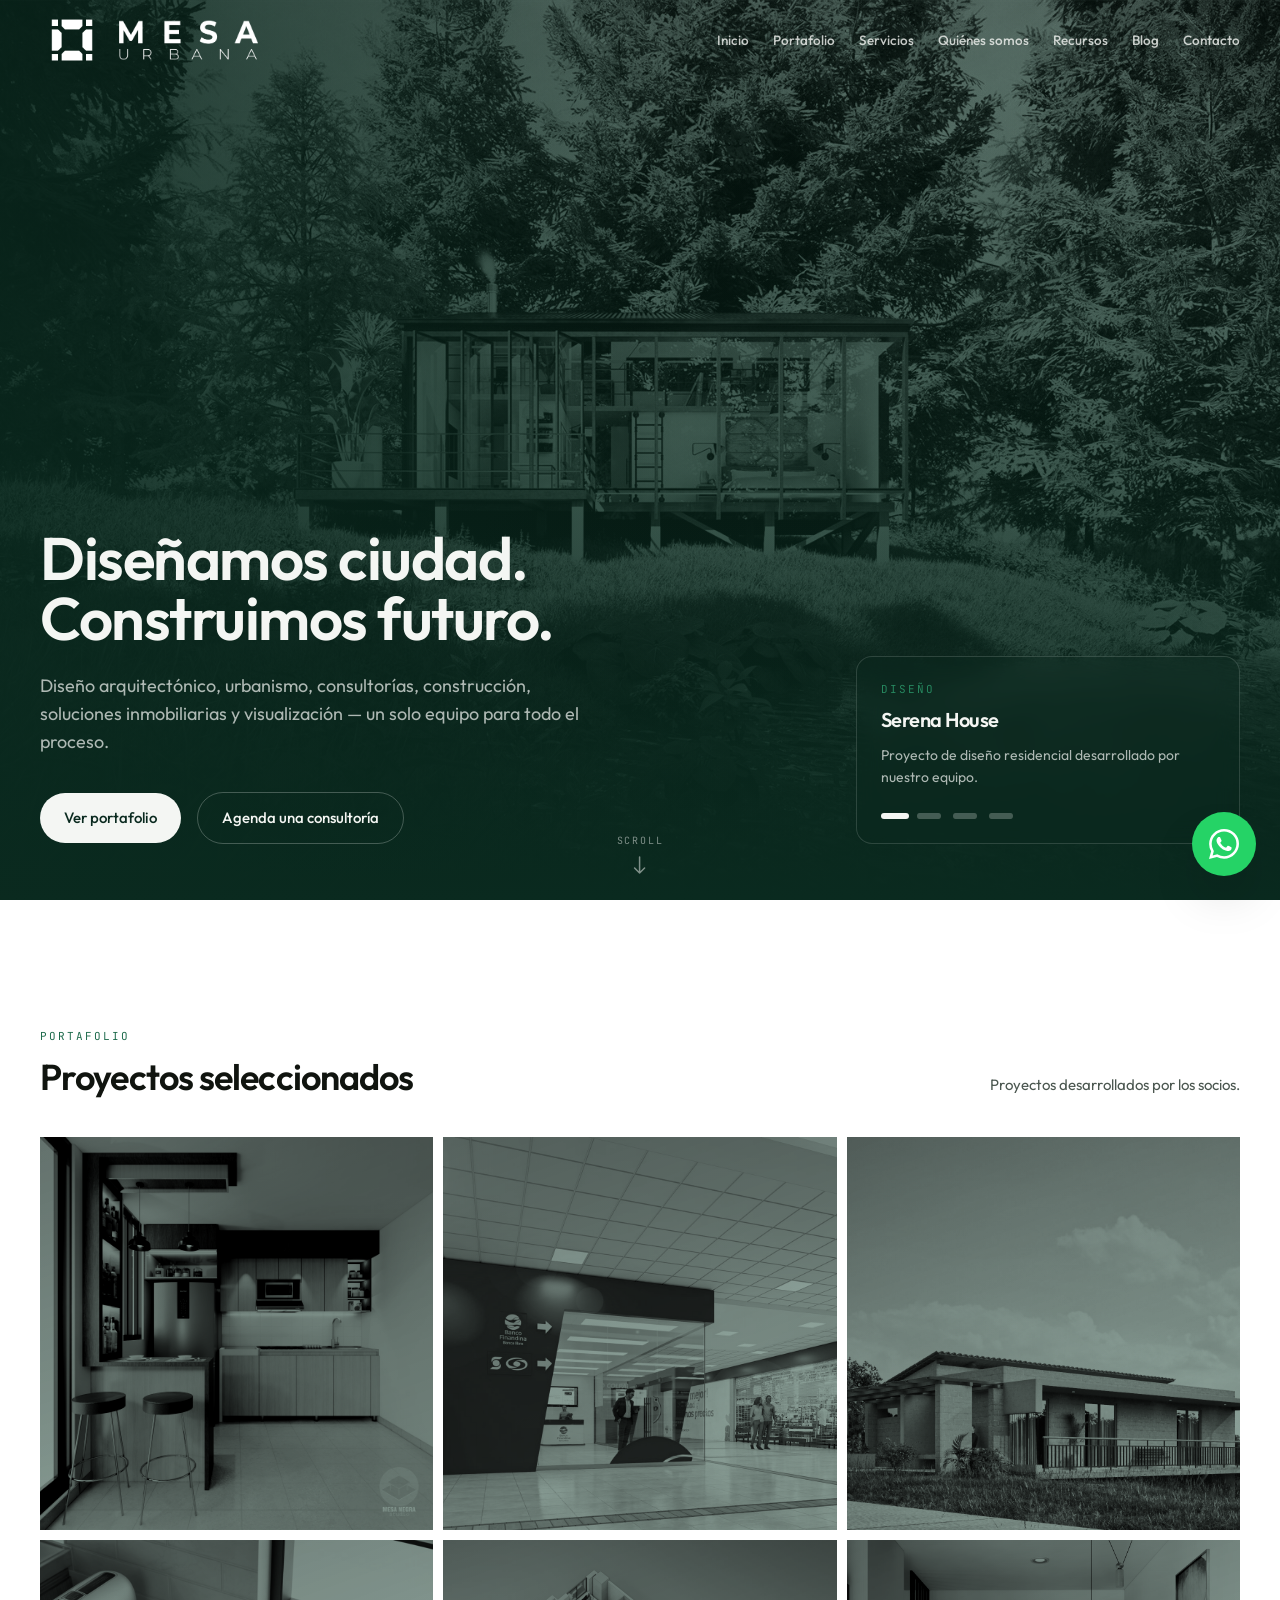
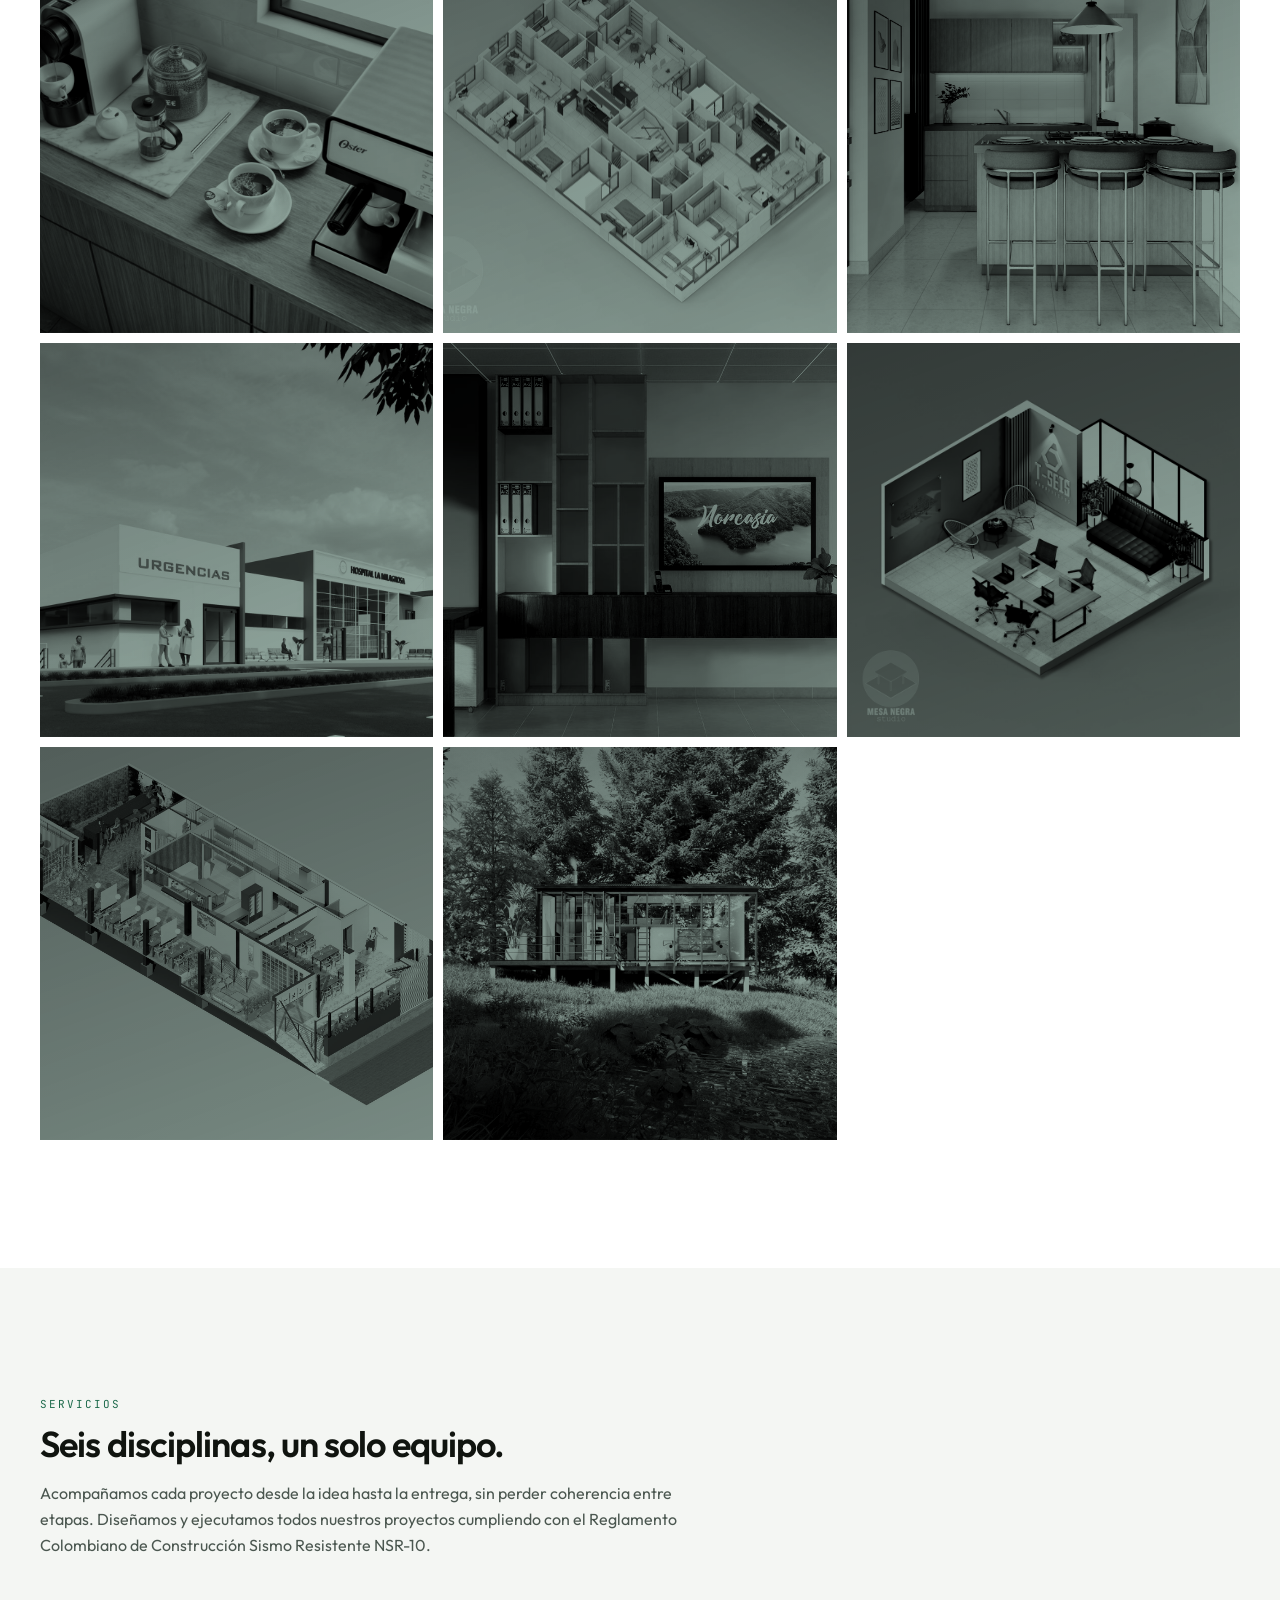
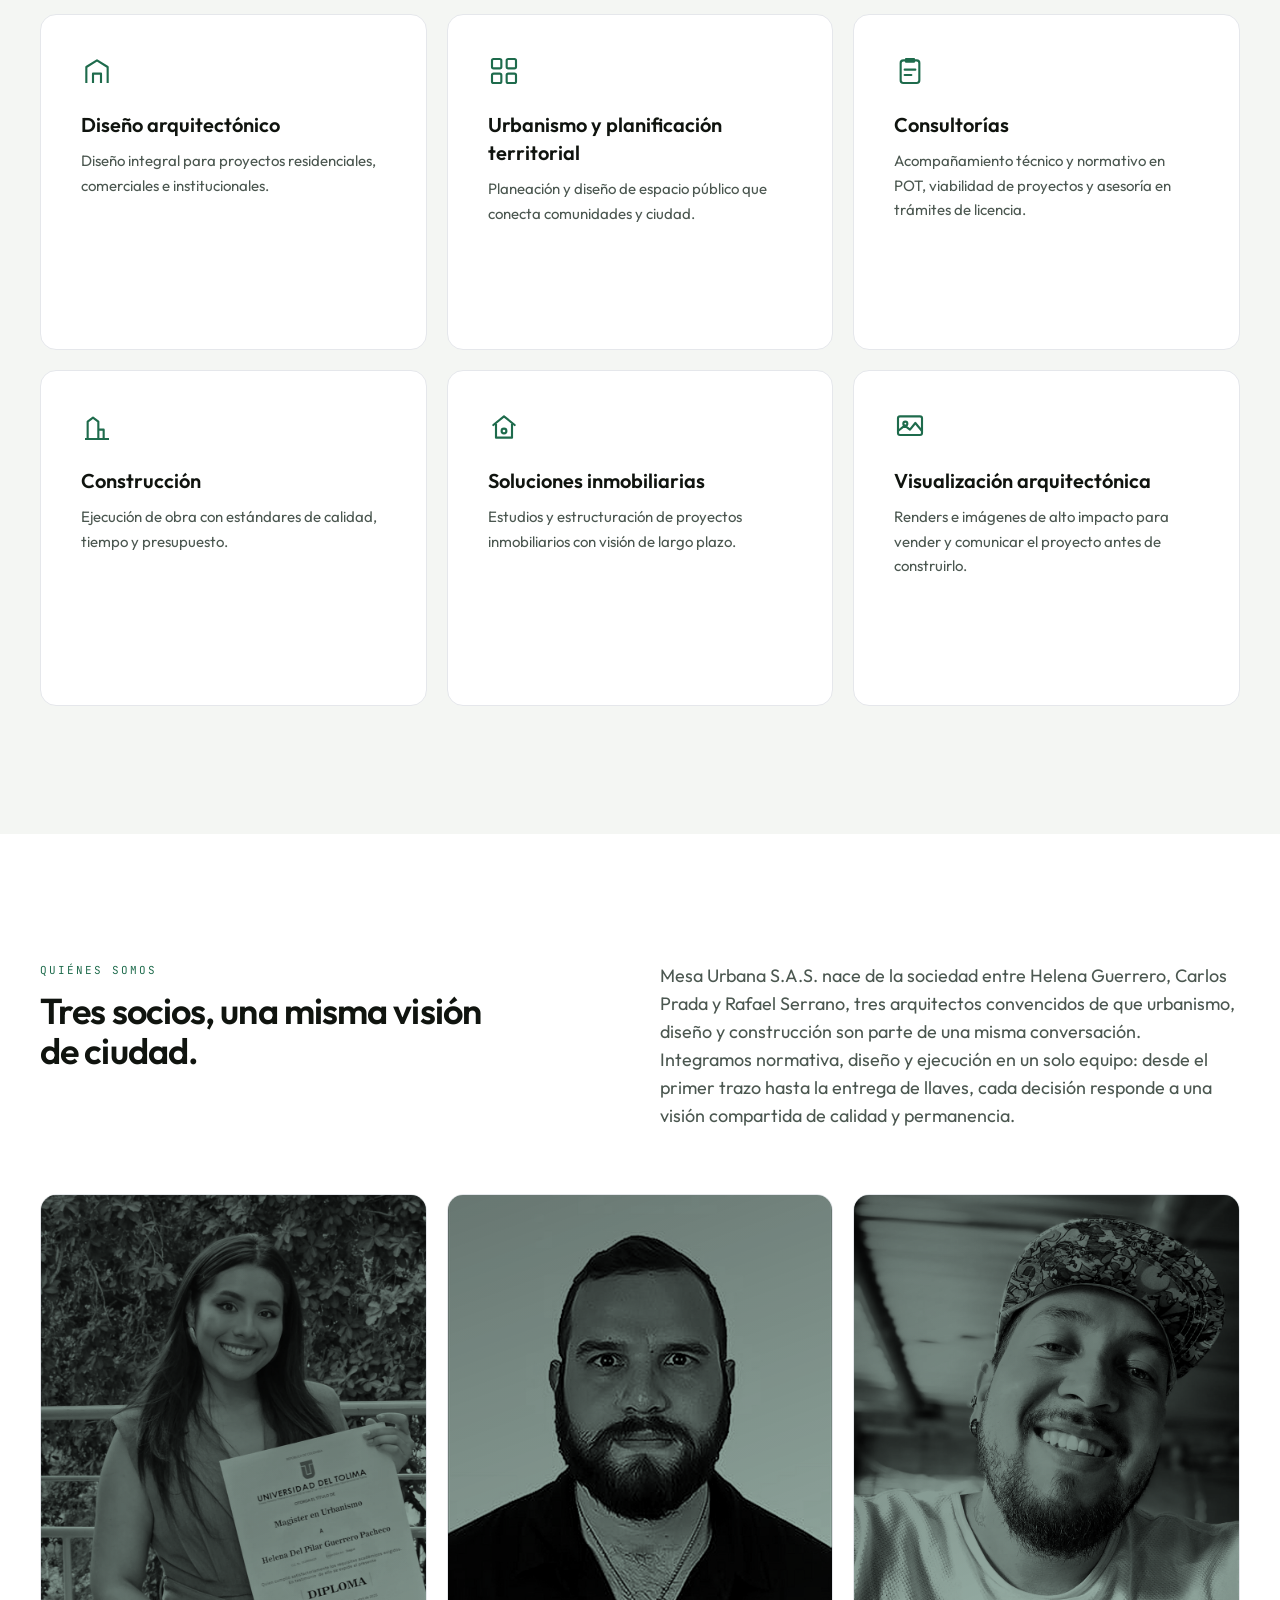
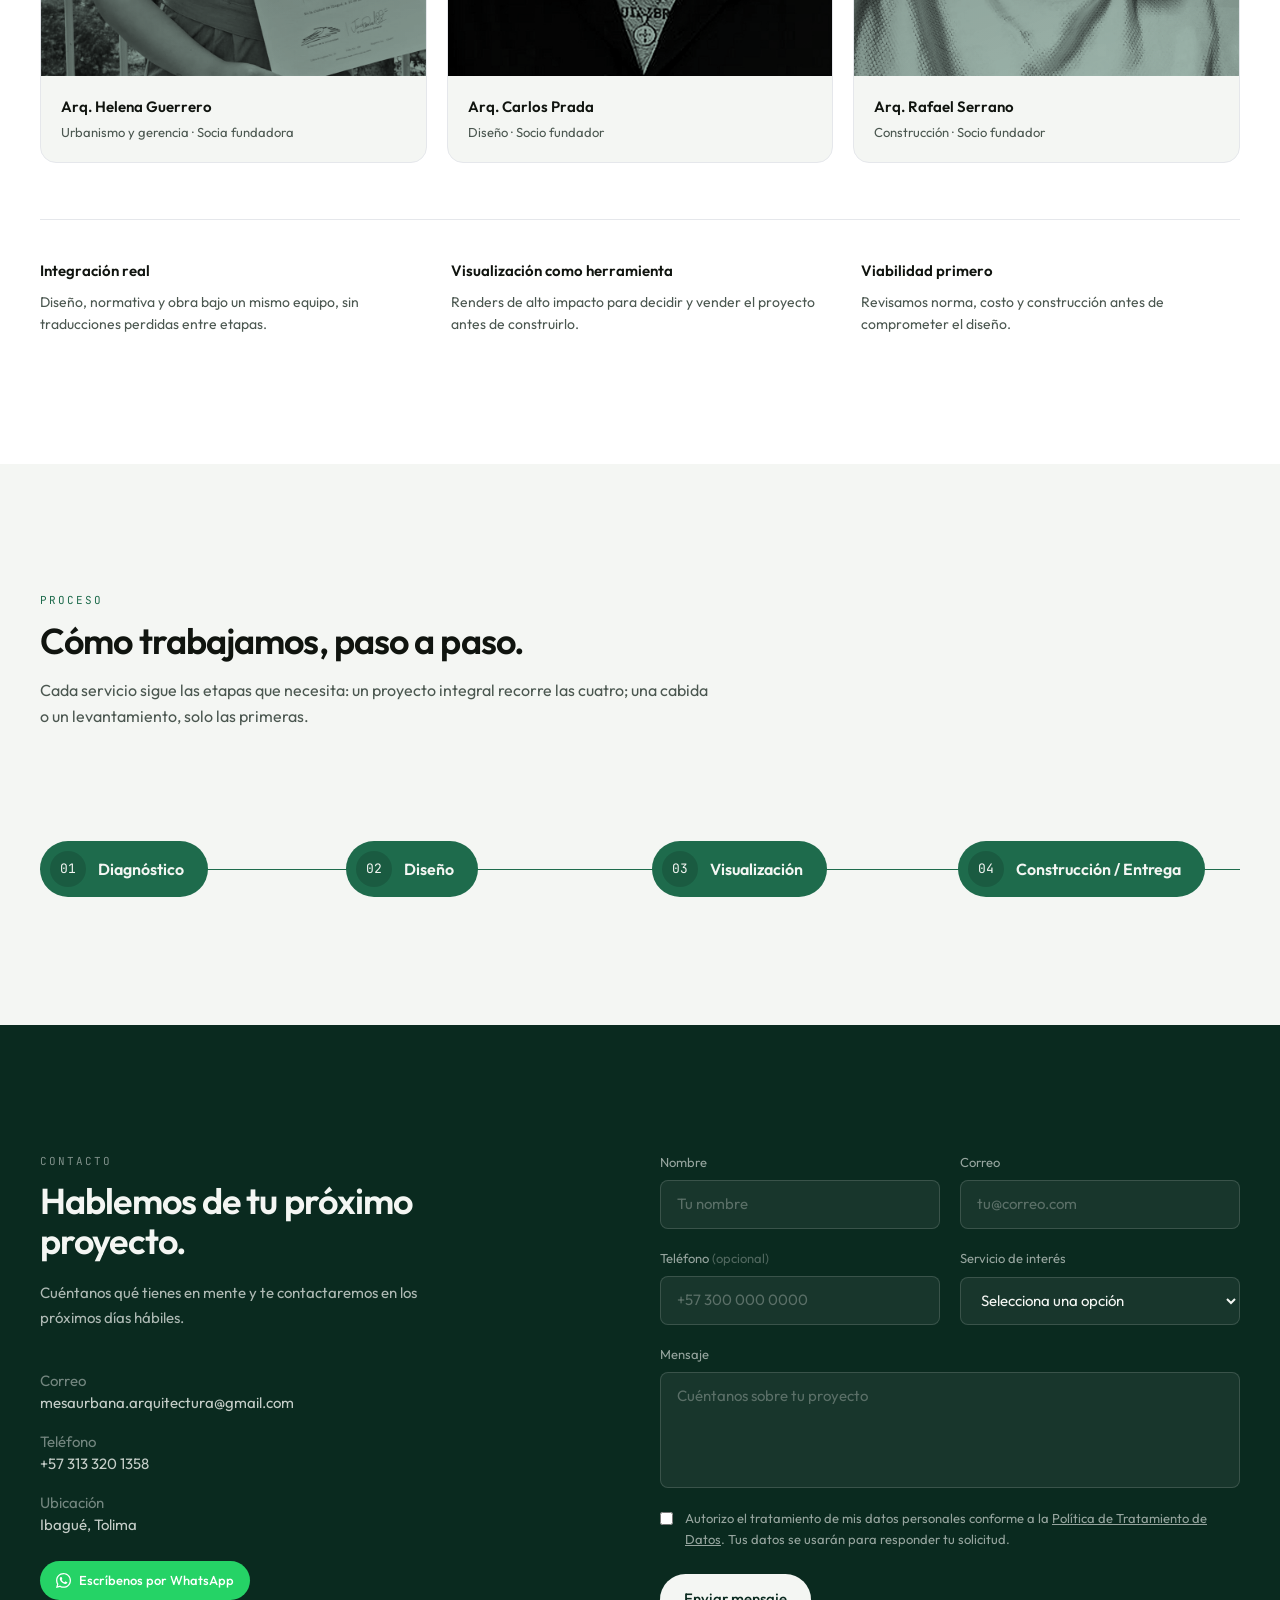
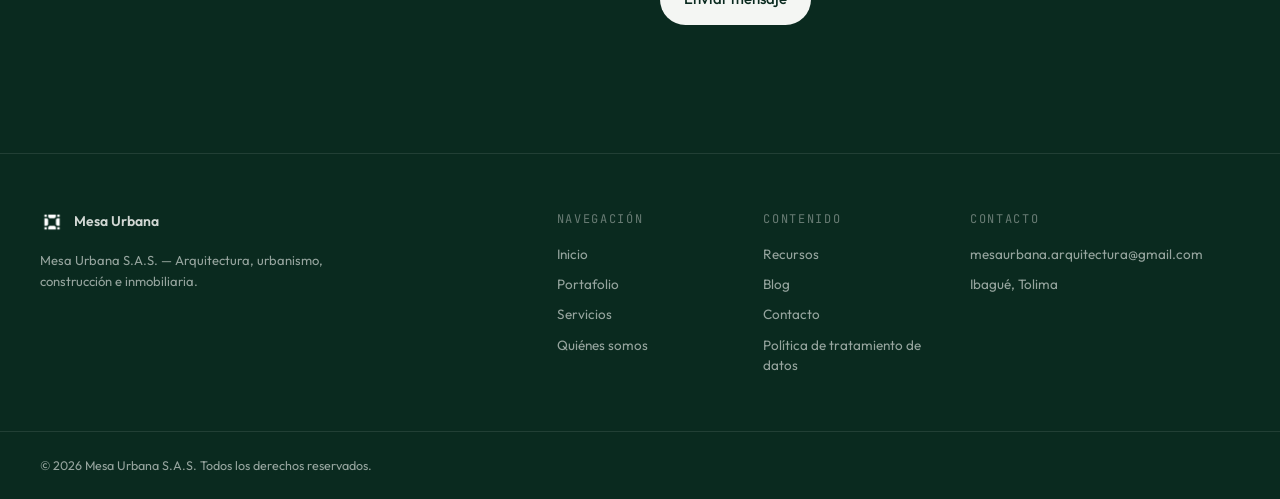
==== commit 248cf1a1: "Contenido revisado por los socios: servicios, equipo, contacto y politica de datos Aplica los textos" ====
--- a/index.html
+++ b/index.html
@@ -3,24 +3,24 @@
 <head>
 <meta charset="UTF-8" />
 <meta name="viewport" content="width=device-width, initial-scale=1.0" />
-<title>Mesa Urbana S.A.S — Arquitectura, Urbanismo, Construcción e Inmobiliaria</title>
-<meta name="description" content="Estudio integral de arquitectura, urbanismo, construcción y desarrollo inmobiliario en todo el territorio. Diseñamos y construimos los espacios donde crece la ciudad." />
+<title>Mesa Urbana S.A.S. — Arquitectura, Urbanismo, Construcción e Inmobiliaria</title>
+<meta name="description" content="Estudio integral de arquitectura, urbanismo, construcción y desarrollo inmobiliario. Diseñamos y construimos los espacios donde crece la ciudad." />
 
 <link rel="icon" type="image/png" href="assets/favicon-32.png" />
 <link rel="icon" type="image/png" sizes="512x512" href="assets/favicon-512.png" />
 <link rel="apple-touch-icon" href="assets/apple-touch-icon.png" />
 
 <meta property="og:type" content="website" />
-<meta property="og:site_name" content="Mesa Urbana S.A.S" />
+<meta property="og:site_name" content="Mesa Urbana S.A.S." />
 <meta property="og:locale" content="es_CO" />
-<meta property="og:title" content="Mesa Urbana S.A.S — Arquitectura, Urbanismo, Construcción e Inmobiliaria" />
-<meta property="og:description" content="Estudio integral de arquitectura, urbanismo, construcción y desarrollo inmobiliario en todo el territorio. Diseñamos y construimos los espacios donde crece la ciudad." />
+<meta property="og:title" content="Mesa Urbana S.A.S. — Arquitectura, Urbanismo, Construcción e Inmobiliaria" />
+<meta property="og:description" content="Estudio integral de arquitectura, urbanismo, construcción y desarrollo inmobiliario. Diseñamos y construimos los espacios donde crece la ciudad." />
 <meta property="og:image" content="assets/og-image.png" />
 <!-- TODO: cuando el sitio tenga dominio propio, agregar <meta property="og:url"> y volver og:image/twitter:image URLs absolutas (https://tu-dominio.com/assets/og-image.png) -->
 
 <meta name="twitter:card" content="summary_large_image" />
-<meta name="twitter:title" content="Mesa Urbana S.A.S — Arquitectura, Urbanismo, Construcción e Inmobiliaria" />
-<meta name="twitter:description" content="Estudio integral de arquitectura, urbanismo, construcción y desarrollo inmobiliario en todo el territorio. Diseñamos y construimos los espacios donde crece la ciudad." />
+<meta name="twitter:title" content="Mesa Urbana S.A.S. — Arquitectura, Urbanismo, Construcción e Inmobiliaria" />
+<meta name="twitter:description" content="Estudio integral de arquitectura, urbanismo, construcción y desarrollo inmobiliario. Diseñamos y construimos los espacios donde crece la ciudad." />
 <meta name="twitter:image" content="assets/og-image.png" />
 
 <link rel="preconnect" href="https://fonts.googleapis.com">
@@ -249,6 +249,11 @@
     .wa-fab-ping { animation: none; display: none; }
     .wa-panel { transition: opacity 160ms ease !important; transform: none !important; }
   }
+
+  /* servicios: las listas del hover llevan textos mas largos */
+  #servicios .service-overlay li { align-items: flex-start; }
+  #servicios .service-overlay li svg { margin-top: 3px; }
+  @media (min-width: 640px) { #servicios .reveal.group { min-height: 21rem; } }
 </style>
 </head>
 
@@ -273,6 +278,7 @@
     </div>
 
     <!-- TODO: reemplazar por los enlaces reales a redes sociales -->
+    <!-- REDES OCULTAS hasta que existan los perfiles (Instagram, LinkedIn, Facebook, TikTok, Behance). Restaurar este bloque cuando haya URLs reales.
     <div class="hidden sm:flex items-center gap-4 nav-text shrink-0">
       <a href="#" aria-label="Instagram" class="opacity-80 hover:opacity-100 transition-opacity">
         <svg width="18" height="18" viewBox="0 0 24 24" fill="none"><rect x="3" y="3" width="18" height="18" rx="5" stroke="currentColor" stroke-width="1.6"/><circle cx="12" cy="12" r="4" stroke="currentColor" stroke-width="1.6"/><circle cx="17.2" cy="6.8" r="1" fill="currentColor"/></svg>
@@ -287,6 +293,7 @@
         <svg width="18" height="18" viewBox="0 0 24 24" fill="none"><rect x="3" y="3" width="18" height="18" rx="5" stroke="currentColor" stroke-width="1.6"/><text x="12" y="15.5" text-anchor="middle" font-family="Arial, sans-serif" font-size="8.5" font-weight="700" fill="currentColor">Be</text></svg>
       </a>
     </div>
+    -->
 
     <button id="menu-btn" class="xl:hidden nav-text p-2 -mr-2" aria-label="Abrir menú" aria-expanded="false">
       <span id="menu-icon" class="block"><svg width="22" height="22" viewBox="0 0 24 24" fill="none"><path d="M3 6h18M3 12h18M3 18h18" stroke="currentColor" stroke-width="1.8" stroke-linecap="round"/></svg></span>
@@ -338,7 +345,7 @@
         Diseñamos ciudad.<br>Construimos futuro.
       </h1>
       <p class="mt-6 text-base md:text-lg text-bone/70 max-w-xl leading-relaxed">
-        Diseño arquitectónico, urbanismo, consultorías, construcción, soluciones inmobiliarias y visualización — un solo equipo para todo el proceso, en cualquier lugar del territorio.
+        Diseño arquitectónico, urbanismo, consultorías, construcción, soluciones inmobiliarias y visualización — un solo equipo para todo el proceso.
       </p>
       <div class="mt-9 flex flex-wrap items-center gap-4">
         <a href="#portafolio" class="btn-press inline-flex items-center rounded-full bg-bone text-forest-950 text-[15px] font-medium px-6 py-3.5 hover:bg-white">
@@ -380,7 +387,7 @@
         <p class="font-mono text-[11px] uppercase tracking-[0.18em] text-forest-600">Portafolio</p>
         <h2 class="mt-3 text-3xl md:text-4xl font-semibold tracking-tight leading-tight">Proyectos seleccionados</h2>
       </div>
-      <p class="text-muted text-[15px] max-w-sm">Una muestra de nuestro trabajo.</p>
+      <p class="text-muted text-[15px] max-w-sm">Proyectos desarrollados por los socios.</p>
     </div>
   </div>
 
@@ -402,16 +409,14 @@
       <div class="reveal group relative overflow-hidden rounded-2xl bg-white border border-ink/8 p-8 md:p-10 transition-[transform,box-shadow] duration-300 ease-[var(--ease-out)] hover:-translate-y-1 hover:scale-[1.03] hover:shadow-xl hover:shadow-forest-900/15 hover:z-10">
         <svg width="32" height="32" viewBox="0 0 24 24" fill="none" class="text-forest-600"><path d="M4 21V9l8-5 8 5v12" stroke="currentColor" stroke-width="1.6" stroke-linejoin="round"/><path d="M9 21v-7h6v7" stroke="currentColor" stroke-width="1.6" stroke-linejoin="round"/></svg>
         <h3 class="mt-6 text-xl font-semibold">Diseño arquitectónico</h3>
-        <p class="mt-2.5 text-muted text-[15px] leading-relaxed">Diseño integral para proyectos públicos, residenciales y comerciales.</p>
+        <p class="mt-2.5 text-muted text-[15px] leading-relaxed">Diseño integral para proyectos residenciales, comerciales e institucionales.</p>
 
         <div class="service-overlay absolute inset-0 p-8 md:p-10 flex flex-col justify-center bg-forest-950/90 backdrop-blur-md text-bone opacity-0 translate-y-1 transition-[opacity,transform] duration-300 ease-[var(--ease-out)] group-hover:opacity-100 group-hover:translate-y-0 pointer-events-none">
           <p class="font-mono text-[11px] uppercase tracking-[0.16em] text-forest-500">Incluye</p>
           <ul class="mt-3 grid gap-1.5 text-[13.5px] text-bone/90 leading-snug">
-            <li class="flex items-center gap-2"><svg width="12" height="12" viewBox="0 0 24 24" fill="none" class="text-forest-500 shrink-0"><path d="M5 13l4 4L19 7" stroke="currentColor" stroke-width="2.4" stroke-linecap="round" stroke-linejoin="round"/></svg>Arquitectónico</li>
-            <li class="flex items-center gap-2"><svg width="12" height="12" viewBox="0 0 24 24" fill="none" class="text-forest-500 shrink-0"><path d="M5 13l4 4L19 7" stroke="currentColor" stroke-width="2.4" stroke-linecap="round" stroke-linejoin="round"/></svg>Paisajismo</li>
-            <li class="flex items-center gap-2"><svg width="12" height="12" viewBox="0 0 24 24" fill="none" class="text-forest-500 shrink-0"><path d="M5 13l4 4L19 7" stroke="currentColor" stroke-width="2.4" stroke-linecap="round" stroke-linejoin="round"/></svg>Mobiliario</li>
-            <li class="flex items-center gap-2"><svg width="12" height="12" viewBox="0 0 24 24" fill="none" class="text-forest-500 shrink-0"><path d="M5 13l4 4L19 7" stroke="currentColor" stroke-width="2.4" stroke-linecap="round" stroke-linejoin="round"/></svg>Modelos y recorridos 3D</li>
-            <li class="flex items-center gap-2"><svg width="12" height="12" viewBox="0 0 24 24" fill="none" class="text-forest-500 shrink-0"><path d="M5 13l4 4L19 7" stroke="currentColor" stroke-width="2.4" stroke-linecap="round" stroke-linejoin="round"/></svg>Building Information Modeling (BIM)</li>
+            <li class="flex items-center gap-2"><svg width="12" height="12" viewBox="0 0 24 24" fill="none" class="text-forest-500 shrink-0"><path d="M5 13l4 4L19 7" stroke="currentColor" stroke-width="2.4" stroke-linecap="round" stroke-linejoin="round"/></svg>Vivienda unifamiliar</li>
+            <li class="flex items-center gap-2"><svg width="12" height="12" viewBox="0 0 24 24" fill="none" class="text-forest-500 shrink-0"><path d="M5 13l4 4L19 7" stroke="currentColor" stroke-width="2.4" stroke-linecap="round" stroke-linejoin="round"/></svg>Multifamiliar y en serie</li>
+            <li class="flex items-center gap-2"><svg width="12" height="12" viewBox="0 0 24 24" fill="none" class="text-forest-500 shrink-0"><path d="M5 13l4 4L19 7" stroke="currentColor" stroke-width="2.4" stroke-linecap="round" stroke-linejoin="round"/></svg>Comercial e institucional</li>
           </ul>
         </div>
       </div>
@@ -426,8 +431,7 @@
           <ul class="mt-3 grid gap-1.5 text-[13.5px] text-bone/90 leading-snug">
             <li class="flex items-center gap-2"><svg width="12" height="12" viewBox="0 0 24 24" fill="none" class="text-forest-500 shrink-0"><path d="M5 13l4 4L19 7" stroke="currentColor" stroke-width="2.4" stroke-linecap="round" stroke-linejoin="round"/></svg>Diseño urbano</li>
             <li class="flex items-center gap-2"><svg width="12" height="12" viewBox="0 0 24 24" fill="none" class="text-forest-500 shrink-0"><path d="M5 13l4 4L19 7" stroke="currentColor" stroke-width="2.4" stroke-linecap="round" stroke-linejoin="round"/></svg>Espacio público</li>
-            <li class="flex items-center gap-2"><svg width="12" height="12" viewBox="0 0 24 24" fill="none" class="text-forest-500 shrink-0"><path d="M5 13l4 4L19 7" stroke="currentColor" stroke-width="2.4" stroke-linecap="round" stroke-linejoin="round"/></svg>Planes parciales y masterplan</li>
-            <li class="flex items-center gap-2"><svg width="12" height="12" viewBox="0 0 24 24" fill="none" class="text-forest-500 shrink-0"><path d="M5 13l4 4L19 7" stroke="currentColor" stroke-width="2.4" stroke-linecap="round" stroke-linejoin="round"/></svg>Movilidad y accesibilidad</li>
+            <li class="flex items-center gap-2"><svg width="12" height="12" viewBox="0 0 24 24" fill="none" class="text-forest-500 shrink-0"><path d="M5 13l4 4L19 7" stroke="currentColor" stroke-width="2.4" stroke-linecap="round" stroke-linejoin="round"/></svg>Consultoría en planificación</li>
           </ul>
         </div>
       </div>
@@ -435,17 +439,15 @@
       <div class="reveal group relative overflow-hidden rounded-2xl bg-white border border-ink/8 p-8 md:p-10 transition-[transform,box-shadow] duration-300 ease-[var(--ease-out)] hover:-translate-y-1 hover:scale-[1.03] hover:shadow-xl hover:shadow-forest-900/15 hover:z-10">
         <svg width="32" height="32" viewBox="0 0 24 24" fill="none" class="text-forest-600"><rect x="5" y="4" width="14" height="17" rx="2" stroke="currentColor" stroke-width="1.6"/><path d="M9 3h6v2H9z" stroke="currentColor" stroke-width="1.6" stroke-linejoin="round"/><path d="M8 11h8M8 15h5" stroke="currentColor" stroke-width="1.6" stroke-linecap="round"/></svg>
         <h3 class="mt-6 text-xl font-semibold">Consultorías</h3>
-        <p class="mt-2.5 text-muted text-[15px] leading-relaxed">Acompañamiento técnico y normativo en POT, licencias y viabilidad de proyectos.</p>
+        <p class="mt-2.5 text-muted text-[15px] leading-relaxed">Acompañamiento técnico y normativo en POT, viabilidad de proyectos y asesoría en trámites de licencia.</p>
 
         <div class="service-overlay absolute inset-0 p-8 md:p-10 flex flex-col justify-center bg-forest-950/90 backdrop-blur-md text-bone opacity-0 translate-y-1 transition-[opacity,transform] duration-300 ease-[var(--ease-out)] group-hover:opacity-100 group-hover:translate-y-0 pointer-events-none">
           <p class="font-mono text-[11px] uppercase tracking-[0.16em] text-forest-500">Incluye</p>
           <ul class="mt-3 grid gap-1.5 text-[13px] text-bone/90 leading-snug">
-            <li class="flex items-center gap-2"><svg width="12" height="12" viewBox="0 0 24 24" fill="none" class="text-forest-500 shrink-0"><path d="M5 13l4 4L19 7" stroke="currentColor" stroke-width="2.4" stroke-linecap="round" stroke-linejoin="round"/></svg>Licencias de construcción</li>
-            <li class="flex items-center gap-2"><svg width="12" height="12" viewBox="0 0 24 24" fill="none" class="text-forest-500 shrink-0"><path d="M5 13l4 4L19 7" stroke="currentColor" stroke-width="2.4" stroke-linecap="round" stroke-linejoin="round"/></svg>Trámites de servicios públicos</li>
-            <li class="flex items-center gap-2"><svg width="12" height="12" viewBox="0 0 24 24" fill="none" class="text-forest-500 shrink-0"><path d="M5 13l4 4L19 7" stroke="currentColor" stroke-width="2.4" stroke-linecap="round" stroke-linejoin="round"/></svg>Interventorías</li>
-            <li class="flex items-center gap-2"><svg width="12" height="12" viewBox="0 0 24 24" fill="none" class="text-forest-500 shrink-0"><path d="M5 13l4 4L19 7" stroke="currentColor" stroke-width="2.4" stroke-linecap="round" stroke-linejoin="round"/></svg>Supervisión técnica NSR-10</li>
-            <li class="flex items-center gap-2"><svg width="12" height="12" viewBox="0 0 24 24" fill="none" class="text-forest-500 shrink-0"><path d="M5 13l4 4L19 7" stroke="currentColor" stroke-width="2.4" stroke-linecap="round" stroke-linejoin="round"/></svg>Presupuestos de obra</li>
-            <li class="flex items-center gap-2"><svg width="12" height="12" viewBox="0 0 24 24" fill="none" class="text-forest-500 shrink-0"><path d="M5 13l4 4L19 7" stroke="currentColor" stroke-width="2.4" stroke-linecap="round" stroke-linejoin="round"/></svg>Programaciones de obra</li>
+            <li class="flex items-center gap-2"><svg width="12" height="12" viewBox="0 0 24 24" fill="none" class="text-forest-500 shrink-0"><path d="M5 13l4 4L19 7" stroke="currentColor" stroke-width="2.4" stroke-linecap="round" stroke-linejoin="round"/></svg>Análisis normativo del predio (qué se puede construir y bajo qué condiciones)</li>
+            <li class="flex items-center gap-2"><svg width="12" height="12" viewBox="0 0 24 24" fill="none" class="text-forest-500 shrink-0"><path d="M5 13l4 4L19 7" stroke="currentColor" stroke-width="2.4" stroke-linecap="round" stroke-linejoin="round"/></svg>Cabida arquitectónica (cuántas unidades y qué área caben en un predio)</li>
+            <li class="flex items-center gap-2"><svg width="12" height="12" viewBox="0 0 24 24" fill="none" class="text-forest-500 shrink-0"><path d="M5 13l4 4L19 7" stroke="currentColor" stroke-width="2.4" stroke-linecap="round" stroke-linejoin="round"/></svg>Levantamiento arquitectónico</li>
+            <li class="flex items-center gap-2"><svg width="12" height="12" viewBox="0 0 24 24" fill="none" class="text-forest-500 shrink-0"><path d="M5 13l4 4L19 7" stroke="currentColor" stroke-width="2.4" stroke-linecap="round" stroke-linejoin="round"/></svg>Consultoría normativa puntual, incluida la asesoría a profesionales en trámites de licencia</li>
           </ul>
         </div>
       </div>
@@ -457,13 +459,11 @@
 
         <div class="service-overlay absolute inset-0 p-8 md:p-10 flex flex-col justify-center bg-forest-950/90 backdrop-blur-md text-bone opacity-0 translate-y-1 transition-[opacity,transform] duration-300 ease-[var(--ease-out)] group-hover:opacity-100 group-hover:translate-y-0 pointer-events-none">
           <p class="font-mono text-[11px] uppercase tracking-[0.16em] text-forest-500">Incluye</p>
-          <ul class="mt-3 grid gap-1.5 text-[13px] text-bone/90 leading-snug">
-            <li class="flex items-center gap-2"><svg width="12" height="12" viewBox="0 0 24 24" fill="none" class="text-forest-500 shrink-0"><path d="M5 13l4 4L19 7" stroke="currentColor" stroke-width="2.4" stroke-linecap="round" stroke-linejoin="round"/></svg>Obras civiles</li>
-            <li class="flex items-center gap-2"><svg width="12" height="12" viewBox="0 0 24 24" fill="none" class="text-forest-500 shrink-0"><path d="M5 13l4 4L19 7" stroke="currentColor" stroke-width="2.4" stroke-linecap="round" stroke-linejoin="round"/></svg>Ampliaciones y reformas</li>
-            <li class="flex items-center gap-2"><svg width="12" height="12" viewBox="0 0 24 24" fill="none" class="text-forest-500 shrink-0"><path d="M5 13l4 4L19 7" stroke="currentColor" stroke-width="2.4" stroke-linecap="round" stroke-linejoin="round"/></svg>Instalaciones básicas</li>
-            <li class="flex items-center gap-2"><svg width="12" height="12" viewBox="0 0 24 24" fill="none" class="text-forest-500 shrink-0"><path d="M5 13l4 4L19 7" stroke="currentColor" stroke-width="2.4" stroke-linecap="round" stroke-linejoin="round"/></svg>Instalaciones especiales</li>
-            <li class="flex items-center gap-2"><svg width="12" height="12" viewBox="0 0 24 24" fill="none" class="text-forest-500 shrink-0"><path d="M5 13l4 4L19 7" stroke="currentColor" stroke-width="2.4" stroke-linecap="round" stroke-linejoin="round"/></svg>Adecuaciones</li>
-            <li class="flex items-center gap-2"><svg width="12" height="12" viewBox="0 0 24 24" fill="none" class="text-forest-500 shrink-0"><path d="M5 13l4 4L19 7" stroke="currentColor" stroke-width="2.4" stroke-linecap="round" stroke-linejoin="round"/></svg>Carpintería</li>
+          <ul class="mt-3 grid gap-1.5 text-[13.5px] text-bone/90 leading-snug">
+            <li class="flex items-center gap-2"><svg width="12" height="12" viewBox="0 0 24 24" fill="none" class="text-forest-500 shrink-0"><path d="M5 13l4 4L19 7" stroke="currentColor" stroke-width="2.4" stroke-linecap="round" stroke-linejoin="round"/></svg>Obra nueva y obras civiles</li>
+            <li class="flex items-center gap-2"><svg width="12" height="12" viewBox="0 0 24 24" fill="none" class="text-forest-500 shrink-0"><path d="M5 13l4 4L19 7" stroke="currentColor" stroke-width="2.4" stroke-linecap="round" stroke-linejoin="round"/></svg>Reparaciones y adecuaciones</li>
+            <li class="flex items-center gap-2"><svg width="12" height="12" viewBox="0 0 24 24" fill="none" class="text-forest-500 shrink-0"><path d="M5 13l4 4L19 7" stroke="currentColor" stroke-width="2.4" stroke-linecap="round" stroke-linejoin="round"/></svg>Administración delegada</li>
+            <li class="flex items-center gap-2"><svg width="12" height="12" viewBox="0 0 24 24" fill="none" class="text-forest-500 shrink-0"><path d="M5 13l4 4L19 7" stroke="currentColor" stroke-width="2.4" stroke-linecap="round" stroke-linejoin="round"/></svg>Supervisión e interventoría</li>
           </ul>
         </div>
       </div>
@@ -471,15 +471,13 @@
       <div class="reveal group relative overflow-hidden rounded-2xl bg-white border border-ink/8 p-8 md:p-10 transition-[transform,box-shadow] duration-300 ease-[var(--ease-out)] hover:-translate-y-1 hover:scale-[1.03] hover:shadow-xl hover:shadow-forest-900/15 hover:z-10">
         <svg width="32" height="32" viewBox="0 0 24 24" fill="none" class="text-forest-600"><path d="M4 10.5 12 4l8 6.5" stroke="currentColor" stroke-width="1.6" stroke-linecap="round" stroke-linejoin="round"/><path d="M6 9.5V20h12V9.5" stroke="currentColor" stroke-width="1.6" stroke-linejoin="round"/><circle cx="12" cy="15" r="1.8" stroke="currentColor" stroke-width="1.6"/></svg>
         <h3 class="mt-6 text-xl font-semibold">Soluciones inmobiliarias</h3>
-        <p class="mt-2.5 text-muted text-[15px] leading-relaxed">Desarrollo y gestión de proyectos inmobiliarios con visión de largo plazo.</p>
+        <p class="mt-2.5 text-muted text-[15px] leading-relaxed">Estudios y estructuración de proyectos inmobiliarios con visión de largo plazo.</p>
 
         <div class="service-overlay absolute inset-0 p-8 md:p-10 flex flex-col justify-center bg-forest-950/90 backdrop-blur-md text-bone opacity-0 translate-y-1 transition-[opacity,transform] duration-300 ease-[var(--ease-out)] group-hover:opacity-100 group-hover:translate-y-0 pointer-events-none">
           <p class="font-mono text-[11px] uppercase tracking-[0.16em] text-forest-500">Incluye</p>
           <ul class="mt-3 grid gap-1.5 text-[13.5px] text-bone/90 leading-snug">
             <li class="flex items-center gap-2"><svg width="12" height="12" viewBox="0 0 24 24" fill="none" class="text-forest-500 shrink-0"><path d="M5 13l4 4L19 7" stroke="currentColor" stroke-width="2.4" stroke-linecap="round" stroke-linejoin="round"/></svg>Estudios de viabilidad</li>
             <li class="flex items-center gap-2"><svg width="12" height="12" viewBox="0 0 24 24" fill="none" class="text-forest-500 shrink-0"><path d="M5 13l4 4L19 7" stroke="currentColor" stroke-width="2.4" stroke-linecap="round" stroke-linejoin="round"/></svg>Estructuración de proyectos</li>
-            <li class="flex items-center gap-2"><svg width="12" height="12" viewBox="0 0 24 24" fill="none" class="text-forest-500 shrink-0"><path d="M5 13l4 4L19 7" stroke="currentColor" stroke-width="2.4" stroke-linecap="round" stroke-linejoin="round"/></svg>Comercialización y preventa</li>
-            <li class="flex items-center gap-2"><svg width="12" height="12" viewBox="0 0 24 24" fill="none" class="text-forest-500 shrink-0"><path d="M5 13l4 4L19 7" stroke="currentColor" stroke-width="2.4" stroke-linecap="round" stroke-linejoin="round"/></svg>Gestión de proyectos inmobiliarios</li>
           </ul>
         </div>
       </div>
@@ -491,11 +489,14 @@
 
         <div class="service-overlay absolute inset-0 p-8 md:p-10 flex flex-col justify-center bg-forest-950/90 backdrop-blur-md text-bone opacity-0 translate-y-1 transition-[opacity,transform] duration-300 ease-[var(--ease-out)] group-hover:opacity-100 group-hover:translate-y-0 pointer-events-none">
           <p class="font-mono text-[11px] uppercase tracking-[0.16em] text-forest-500">Incluye</p>
-          <ul class="mt-3 grid gap-1.5 text-[13.5px] text-bone/90 leading-snug">
+          <ul class="mt-3 grid gap-1.5 text-[12.5px] text-bone/90 leading-snug">
             <li class="flex items-center gap-2"><svg width="12" height="12" viewBox="0 0 24 24" fill="none" class="text-forest-500 shrink-0"><path d="M5 13l4 4L19 7" stroke="currentColor" stroke-width="2.4" stroke-linecap="round" stroke-linejoin="round"/></svg>Renders fotorrealistas</li>
-            <li class="flex items-center gap-2"><svg width="12" height="12" viewBox="0 0 24 24" fill="none" class="text-forest-500 shrink-0"><path d="M5 13l4 4L19 7" stroke="currentColor" stroke-width="2.4" stroke-linecap="round" stroke-linejoin="round"/></svg>Recorridos virtuales 3D</li>
-            <li class="flex items-center gap-2"><svg width="12" height="12" viewBox="0 0 24 24" fill="none" class="text-forest-500 shrink-0"><path d="M5 13l4 4L19 7" stroke="currentColor" stroke-width="2.4" stroke-linecap="round" stroke-linejoin="round"/></svg>Animaciones arquitectónicas</li>
-            <li class="flex items-center gap-2"><svg width="12" height="12" viewBox="0 0 24 24" fill="none" class="text-forest-500 shrink-0"><path d="M5 13l4 4L19 7" stroke="currentColor" stroke-width="2.4" stroke-linecap="round" stroke-linejoin="round"/></svg>Material gráfico para preventa</li>
+            <li class="flex items-center gap-2"><svg width="12" height="12" viewBox="0 0 24 24" fill="none" class="text-forest-500 shrink-0"><path d="M5 13l4 4L19 7" stroke="currentColor" stroke-width="2.4" stroke-linecap="round" stroke-linejoin="round"/></svg>Recorridos virtuales 3D y animaciones</li>
+            <li class="flex items-center gap-2"><svg width="12" height="12" viewBox="0 0 24 24" fill="none" class="text-forest-500 shrink-0"><path d="M5 13l4 4L19 7" stroke="currentColor" stroke-width="2.4" stroke-linecap="round" stroke-linejoin="round"/></svg>Paquetes de preventa (4 imágenes, 1 imagen 360° y video animación)</li>
+            <li class="flex items-center gap-2"><svg width="12" height="12" viewBox="0 0 24 24" fill="none" class="text-forest-500 shrink-0"><path d="M5 13l4 4L19 7" stroke="currentColor" stroke-width="2.4" stroke-linecap="round" stroke-linejoin="round"/></svg>Panorámicas 360°</li>
+            <li class="flex items-center gap-2"><svg width="12" height="12" viewBox="0 0 24 24" fill="none" class="text-forest-500 shrink-0"><path d="M5 13l4 4L19 7" stroke="currentColor" stroke-width="2.4" stroke-linecap="round" stroke-linejoin="round"/></svg>Vuelo de dron y video animado</li>
+            <li class="flex items-center gap-2"><svg width="12" height="12" viewBox="0 0 24 24" fill="none" class="text-forest-500 shrink-0"><path d="M5 13l4 4L19 7" stroke="currentColor" stroke-width="2.4" stroke-linecap="round" stroke-linejoin="round"/></svg>Arquitectura interactiva para salas de ventas</li>
+            <li class="flex items-center gap-2"><svg width="12" height="12" viewBox="0 0 24 24" fill="none" class="text-forest-500 shrink-0"><path d="M5 13l4 4L19 7" stroke="currentColor" stroke-width="2.4" stroke-linecap="round" stroke-linejoin="round"/></svg>Modelado 3D en Revit y SketchUp</li>
           </ul>
         </div>
       </div>
@@ -513,7 +514,7 @@
       </div>
       <div class="lg:col-span-6 lg:col-start-7 reveal">
         <p class="text-muted text-base md:text-lg leading-relaxed max-w-xl">
-          MESA URBANA SAS nace de la sociedad entre Helena Guerrero, Carlos Prada y Rafael Serrano, tres arquitectos convencidos de que urbanismo, diseño y construcción son parte de una misma conversación. Integramos normativa, diseño y ejecución en un solo equipo, en cualquier región del país: desde el primer trazo hasta la entrega de llaves, cada decisión responde a una visión compartida de calidad y permanencia.
+          Mesa Urbana S.A.S. nace de la sociedad entre Helena Guerrero, Carlos Prada y Rafael Serrano, tres arquitectos convencidos de que urbanismo, diseño y construcción son parte de una misma conversación. Integramos normativa, diseño y ejecución en un solo equipo: desde el primer trazo hasta la entrega de llaves, cada decisión responde a una visión compartida de calidad y permanencia.
         </p>
       </div>
     </div>
@@ -526,7 +527,7 @@
         </div>
         <div class="p-5">
           <h3 class="text-[15px] font-semibold">Arq. Helena Guerrero</h3>
-          <p class="mt-1 text-[13px] text-muted">Urbanismo · Socia fundadora</p>
+          <p class="mt-1 text-[13px] text-muted">Urbanismo y gerencia · Socia fundadora</p>
         </div>
       </button>
 
@@ -563,8 +564,8 @@
         <p class="mt-2 text-muted text-[14px] leading-relaxed">Renders de alto impacto para decidir y vender el proyecto antes de construirlo.</p>
       </div>
       <div>
-        <h4 class="text-[15px] font-semibold">Alcance nacional</h4>
-        <p class="mt-2 text-muted text-[14px] leading-relaxed">Trabajamos con la misma rigurosidad normativa en cualquier ciudad, municipio o zona rural del país.</p>
+        <h4 class="text-[15px] font-semibold">Viabilidad primero</h4>
+        <p class="mt-2 text-muted text-[14px] leading-relaxed">Revisamos norma, costo y construcción antes de comprometer el diseño.</p>
       </div>
     </div>
   </div>
@@ -576,6 +577,7 @@
     <div class="reveal max-w-2xl">
       <p class="font-mono text-[11px] uppercase tracking-[0.18em] text-forest-600">Proceso</p>
       <h2 class="mt-3 text-3xl md:text-4xl font-semibold tracking-tight leading-tight">Cómo trabajamos, paso a paso.</h2>
+      <p class="mt-4 text-muted text-base leading-relaxed">Cada servicio sigue las etapas que necesita: un proyecto integral recorre las cuatro; una cabida o un levantamiento, solo las primeras.</p>
     </div>
 
     <div class="reveal mt-20 lg:mt-28 relative">
@@ -641,7 +643,7 @@
 </section>
 
 <!-- TESTIMONIOS -->
-<section id="testimonios" class="bg-bone">
+<section id="testimonios" class="bg-bone" hidden> <!-- Oculto hasta tener testimonios reales de clientes -->
   <div class="max-w-[1400px] mx-auto px-6 lg:px-10 py-24 lg:py-32">
     <div class="reveal max-w-2xl mx-auto text-center">
       <p class="font-mono text-[11px] uppercase tracking-[0.18em] text-forest-600">Testimonios</p>
@@ -675,7 +677,7 @@
 </section>
 
 <!-- CLIENTES -->
-<section id="clientes" class="bg-white overflow-hidden">
+<section id="clientes" class="bg-white overflow-hidden" hidden> <!-- Oculto hasta tener los logos reales de clientes (hay autorizacion de Prisma; falta el archivo) -->
   <div class="max-w-[1400px] mx-auto px-6 lg:px-10 py-16 lg:py-20">
     <p class="reveal text-center font-mono text-[11px] uppercase tracking-[0.18em] text-muted">Empresas con las que hemos trabajado</p>
 
@@ -722,6 +724,7 @@
         <div class="mt-10 space-y-4 text-[15px] text-bone/80">
           <p><span class="text-bone/45">Correo</span><br><a href="mailto:mesaurbana.arquitectura@gmail.com" class="hover:text-bone transition-colors">mesaurbana.arquitectura@gmail.com</a></p>
           <p><span class="text-bone/45">Teléfono</span><br><a href="tel:+573133201358" class="hover:text-bone transition-colors">+57 313 320 1358</a></p>
+          <p><span class="text-bone/45">Ubicación</span><br>Ibagué, Tolima</p>
         </div>
 
         <a href="https://wa.me/573133201358?text=Hola%2C%20quiero%20informaci%C3%B3n%20sobre%20un%20proyecto" target="_blank" rel="noopener noreferrer" class="btn-press mt-6 inline-flex items-center gap-2 rounded-full bg-[#25D366] text-white text-[13px] font-medium px-4 py-2.5 hover:brightness-95 w-fit">
@@ -766,6 +769,10 @@
             <label for="mensaje" class="text-[13px] text-bone/60">Mensaje</label>
             <textarea id="mensaje" name="mensaje" rows="4" required class="rounded-lg bg-bone/[0.06] border border-bone/15 px-4 py-3 text-[15px] placeholder:text-bone/30 focus:outline-none focus:border-forest-500 focus:ring-1 focus:ring-forest-500 resize-none" placeholder="Cuéntanos sobre tu proyecto"></textarea>
           </div>
+          <label for="autorizacion" class="text-[13px] text-bone/60 leading-relaxed" style="display:flex;align-items:flex-start;gap:0.75rem">
+            <input id="autorizacion" name="autorizacion_datos" type="checkbox" value="Sí" required class="mt-1 shrink-0" style="accent-color:#278860">
+            <span>Autorizo el tratamiento de mis datos personales conforme a la <a href="politica-de-datos.html" target="_blank" rel="noopener" class="hover:text-bone" style="text-decoration:underline">Política de Tratamiento de Datos</a>. Tus datos se usarán para responder tu solicitud.</span>
+          </label>
           <div id="form-msg" class="hidden text-[14px]" role="status" aria-live="polite"></div>
           <button type="submit" id="submit-btn" class="btn-press mt-1 inline-flex items-center justify-center rounded-full bg-bone text-forest-950 text-[15px] font-medium px-6 py-3.5 hover:bg-white w-fit">
             Enviar mensaje
@@ -784,9 +791,10 @@
         <img src="assets/isotipo.png" alt="" class="w-6 h-6 object-contain brand-mark on-dark" />
         <span class="text-[14px] font-semibold text-bone/85">Mesa Urbana</span>
       </div>
-      <p class="mt-4 text-[13px] leading-relaxed max-w-xs">MESA URBANA SAS — Arquitectura, urbanismo, construcción e inmobiliaria en todo el territorio.</p>
+      <p class="mt-4 text-[13px] leading-relaxed max-w-xs">Mesa Urbana S.A.S. — Arquitectura, urbanismo, construcción e inmobiliaria.</p>
       <!-- TODO: reemplazar por los enlaces reales a redes sociales -->
-      <div class="mt-5 flex items-center gap-3">
+      <!-- REDES OCULTAS hasta que existan los perfiles (Instagram, LinkedIn, Facebook, TikTok, Behance). Restaurar este bloque cuando haya URLs reales.
+    <div class="mt-5 flex items-center gap-3">
         <a href="#" aria-label="Instagram" class="btn-press w-9 h-9 rounded-full border border-bone/15 flex items-center justify-center hover:bg-bone/10">
           <svg width="16" height="16" viewBox="0 0 24 24" fill="none"><rect x="3" y="3" width="18" height="18" rx="5" stroke="currentColor" stroke-width="1.6"/><circle cx="12" cy="12" r="4" stroke="currentColor" stroke-width="1.6"/><circle cx="17.2" cy="6.8" r="1" fill="currentColor"/></svg>
         </a>
@@ -803,6 +811,7 @@
           <svg width="16" height="16" viewBox="0 0 24 24" fill="none"><path d="M14 3v10.7a3 3 0 11-2.4-2.94" stroke="currentColor" stroke-width="1.6" stroke-linecap="round" stroke-linejoin="round"/><path d="M14 3c.4 2.1 2.1 3.7 4.2 3.9" stroke="currentColor" stroke-width="1.6" stroke-linecap="round" stroke-linejoin="round"/></svg>
         </a>
       </div>
+    -->
     </div>
 
     <div class="lg:col-span-2 lg:col-start-6">
@@ -821,6 +830,7 @@
         <a href="recursos.html" target="_blank" rel="noopener" class="hover:text-bone transition-colors">Recursos</a>
         <a href="blog.html" target="_blank" rel="noopener" class="hover:text-bone transition-colors">Blog</a>
         <a href="#contacto" class="hover:text-bone transition-colors">Contacto</a>
+        <a href="politica-de-datos.html" class="hover:text-bone transition-colors">Política de tratamiento de datos</a>
       </div>
     </div>
 
@@ -828,13 +838,13 @@
       <p class="text-[12px] uppercase tracking-[0.14em] text-bone/40 font-mono">Contacto</p>
       <div class="mt-4 flex flex-col gap-2.5 text-[13.5px]">
         <a href="mailto:mesaurbana.arquitectura@gmail.com" class="hover:text-bone transition-colors">mesaurbana.arquitectura@gmail.com</a>
+        <span>Ibagué, Tolima</span>
       </div>
     </div>
   </div>
   <div class="border-t border-bone/10">
     <div class="max-w-[1400px] mx-auto px-6 lg:px-10 py-6 flex flex-col sm:flex-row items-center justify-between gap-4 text-[12.5px]">
       <span>© 2026 Mesa Urbana S.A.S. Todos los derechos reservados.</span>
-      <span class="text-bone/40">NIT 902.090.674</span>
     </div>
   </div>
 </footer>
@@ -858,9 +868,9 @@
     </div>
 
     <div id="modal-info" class="p-6 md:p-8">
-      <span id="modal-category" class="font-mono text-[11px] uppercase tracking-[0.18em] text-forest-500"></span>
+      <span id="modal-category" class="font-mono text-[11px] tracking-[0.18em] text-forest-500" style="text-transform:none"></span>
       <h3 id="modal-title" class="mt-2 text-2xl font-semibold tracking-tight"></h3>
-      <p id="modal-description" class="mt-2.5 text-[14px] text-bone/70 leading-relaxed max-w-lg"></p>
+      <p id="modal-description" class="mt-2.5 text-[14px] text-bone/70 leading-relaxed max-w-lg" style="white-space:pre-line"></p>
 
       <div id="modal-thumbs" class="mt-6 flex gap-2.5"></div>
     </div>
@@ -896,7 +906,7 @@
       </div>
       <div class="min-w-0">
         <p id="wa-panel-title" class="text-[14px] font-semibold truncate">Mesa Urbana</p>
-        <p class="text-[12px] text-bone/60">Normalmente responde en minutos</p>
+        <p class="text-[12px] text-bone/60">Normalmente responde en menos de una hora</p>
       </div>
       <button id="wa-panel-close" type="button" class="btn-press ml-auto w-8 h-8 rounded-full flex items-center justify-center hover:bg-bone/10 shrink-0" aria-label="Cerrar chat">
         <svg width="14" height="14" viewBox="0 0 24 24" fill="none"><path d="M6 6l12 12M18 6L6 18" stroke="currentColor" stroke-width="1.8" stroke-linecap="round"/></svg>
@@ -1050,15 +1060,15 @@
   const projectsData = {
     'apto-torreon-santa-ana': { title: 'Apto Torreon Santa Ana', category: '', description: '', images: projectImages('apto-torreon-santa-ana', 6) },
     'banco-finandina': { title: 'Banco Finandina', category: '', description: '', images: projectImages('banco-finandina', 2) },
-    'casa-paipa': { title: 'Casa Paipa', category: '', description: '', images: projectImages('casa-paipa', 6) },
+    'casa-paipa': { title: 'Casa Paipa', category: 'Paipa, Boyacá · 2024 · 180 m²', description: 'Rol: visualización arquitectónica\nVivienda unifamiliar vacacional de 1 piso en parcelación rural. Mostrar el proyecto implantado en el terreno real permitió la aprobación del diseño y la contratación de su ejecución.', images: projectImages('casa-paipa', 6) },
     'cocina-concejo': { title: 'Cocina Concejo', category: '', description: '', images: projectImages('cocina-concejo', 5) },
     'edificio-belen-9-31': { title: 'Edificio Belen 9-31', category: '', description: '', images: projectImages('edificio-belen-9-31', 3) },
     'edificio-lmf-80': { title: 'Edificio LMF 80', category: '', description: '', images: projectImages('edificio-lmf-80', 11) },
     'hospital-villa-rica': { title: 'Hospital Villa Rica', category: '', description: '', images: projectImages('hospital-villa-rica', 4) },
     'oficina-ingenieria-sas': { title: 'Oficina Ingenieria SAS', category: '', description: '', images: projectImages('oficina-ingenieria-sas', 4) },
     'oficina-t-seis-arquitectos': { title: 'Oficina T Seis Arquitectos', category: '', description: '', images: projectImages('oficina-t-seis-arquitectos', 3) },
-    'restaurante-naruto': { title: 'Restaurante Naruto', category: '', description: '', images: projectImages('restaurante-naruto', 13) },
-    'serena-house': { title: 'Serena House', category: '', description: '', images: projectImages('serena-house', 4) },
+    'restaurante-naruto': { title: 'Restaurante Naruto', category: 'Ibagué · 2025 · aprox. 200 m²', description: 'Rol: equipo de diseño (con el arq. Daniel Caro) y visualización\nAmpliación de restaurante asiático con 2 pisos en la parte posterior. Se conservó la edificación existente con reforzamiento estructural; el dueño aprobó y construyó la primera etapa.', images: projectImages('restaurante-naruto', 13) },
+    'serena-house': { title: 'Serena House', category: 'Zona rural de Ibagué · 2025 · 90 m²', description: 'Rol: diseño y visualización\nCasa vacacional con fachada de cristal y estructura metálica orientada a un lago artificial. Diseño aprobado en menos de 3 semanas y entregado completo para construcción.', images: projectImages('serena-house', 4) },
   };
 
   const portfolioGrid = document.getElementById('portfolio-grid');
@@ -1200,21 +1210,21 @@
   const teamData = {
     helena: {
       name: 'Arq. Helena Guerrero',
-      role: 'Urbanismo · Socia fundadora',
+      role: 'Urbanismo y gerencia · Socia fundadora',
       photo: 'assets/equipo/helena-guerrero.jpg',
-      bio: 'Helena lidera los procesos de planeación urbana del estudio, articulando movilidad, espacio público y participación comunitaria en cada proyecto. Su trabajo parte de leer la ciudad existente antes de proponer una intervención: entender cómo se mueve la gente, dónde se encuentra y qué necesita un barrio para funcionar mejor. Ha dirigido planes maestros para plazas, corredores verdes y renovaciones de centros históricos, siempre con un enfoque que prioriza al peatón sobre el vehículo.',
+      bio: 'Helena es arquitecta y magíster en Urbanismo de la Universidad del Tolima, con cerca de diez años de experiencia en los sectores público y privado. Trabaja en normativa urbana, evaluación de viabilidad de proyectos frente al ordenamiento territorial, diseño urbano participativo y gestión de proyectos. En Mesa Urbana lidera la gerencia y la relación con los clientes.',
     },
     carlos: {
       name: 'Arq. Carlos Prada',
       role: 'Diseño · Socio fundador',
       photo: 'assets/equipo/carlos-prada.jpg',
-      bio: 'Carlos dirige el diseño arquitectónico del estudio, donde traduce el programa y las restricciones técnicas de cada proyecto en una propuesta espacial clara y con carácter propio. Cree que la buena arquitectura se sostiene en la relación entre proporción, luz y materialidad, más que en el gesto formal. Ha liderado el diseño de edificios corporativos, equipamientos y desarrollos residenciales, cuidando cada detalle desde el anteproyecto hasta la obra terminada.',
+      bio: 'Carlos es arquitecto con cerca de diez años de experiencia en arquitectura, urbanismo y ordenamiento territorial. Trabaja en normativa urbanística, revisión y formulación de planes parciales y diseño arquitectónico, con atención a la espacialidad, el paisaje y el espacio público. En Mesa Urbana dirige el diseño y la visualización arquitectónica, con imágenes fotorrealistas, presentaciones interactivas y audiovisuales.',
     },
     rafael: {
       name: 'Arq. Rafael Serrano',
       role: 'Construcción · Socio fundador',
       photo: 'assets/equipo/rafael-serrano.jpg',
-      bio: 'Rafael coordina la ejecución de obra del estudio, garantizando que cada proyecto se construya con los estándares de calidad, tiempo y presupuesto acordados. Su labor conecta el diseño con la realidad del sitio: coordina cuadrillas, interventoría técnica y proveedores para que lo dibujado se materialice sin perder precisión. Tiene experiencia dirigiendo obras de mediana y gran escala, desde cimentación hasta entrega final, con un enfoque estricto en seguridad y control de calidad.',
+      bio: 'Rafael es arquitecto con más de diez años de experiencia en diseño, construcción, supervisión e interventoría de proyectos, en el sector público y privado. Trabaja en edificación residencial, presupuestos y control de costos, coordinación técnica, seguimiento de obra y diagnóstico de patologías constructivas. En Mesa Urbana dirige la operación de las obras: materiales, proveedores, personal y cronograma.',
     },
   };
 
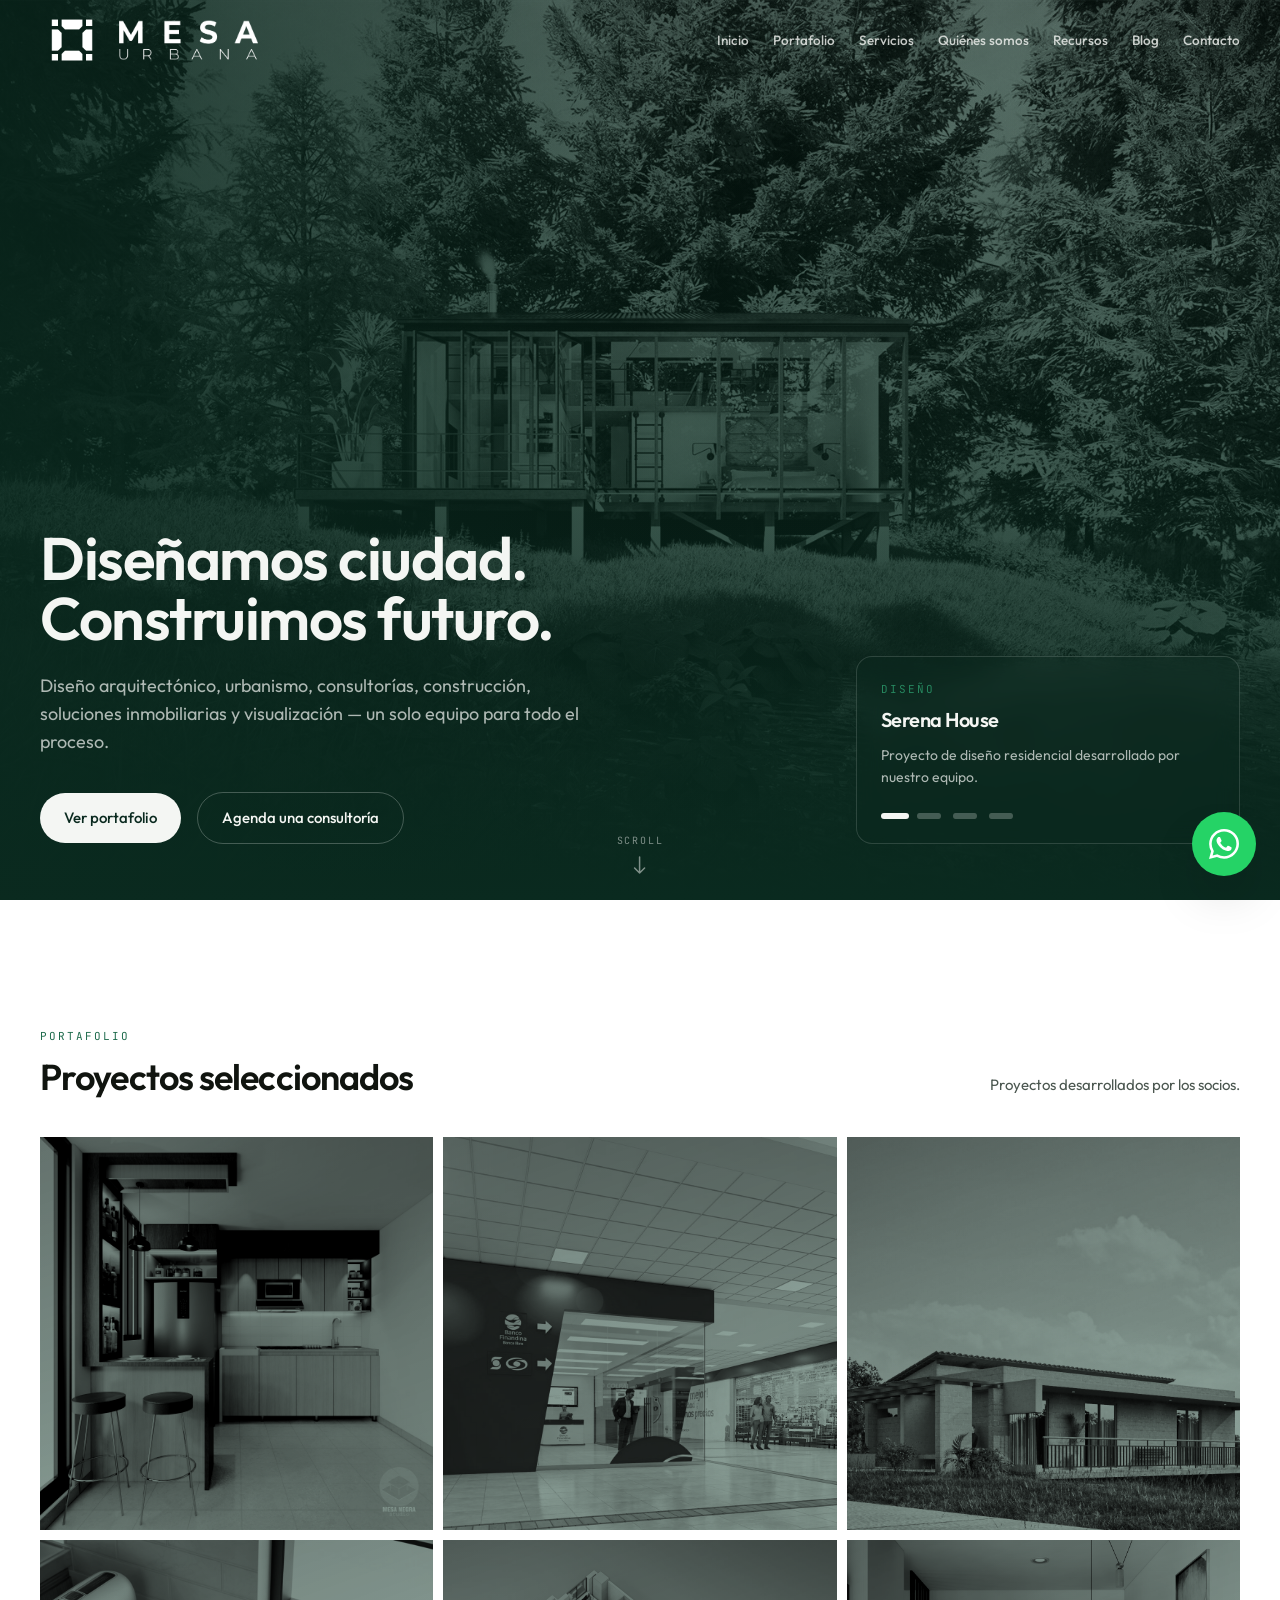
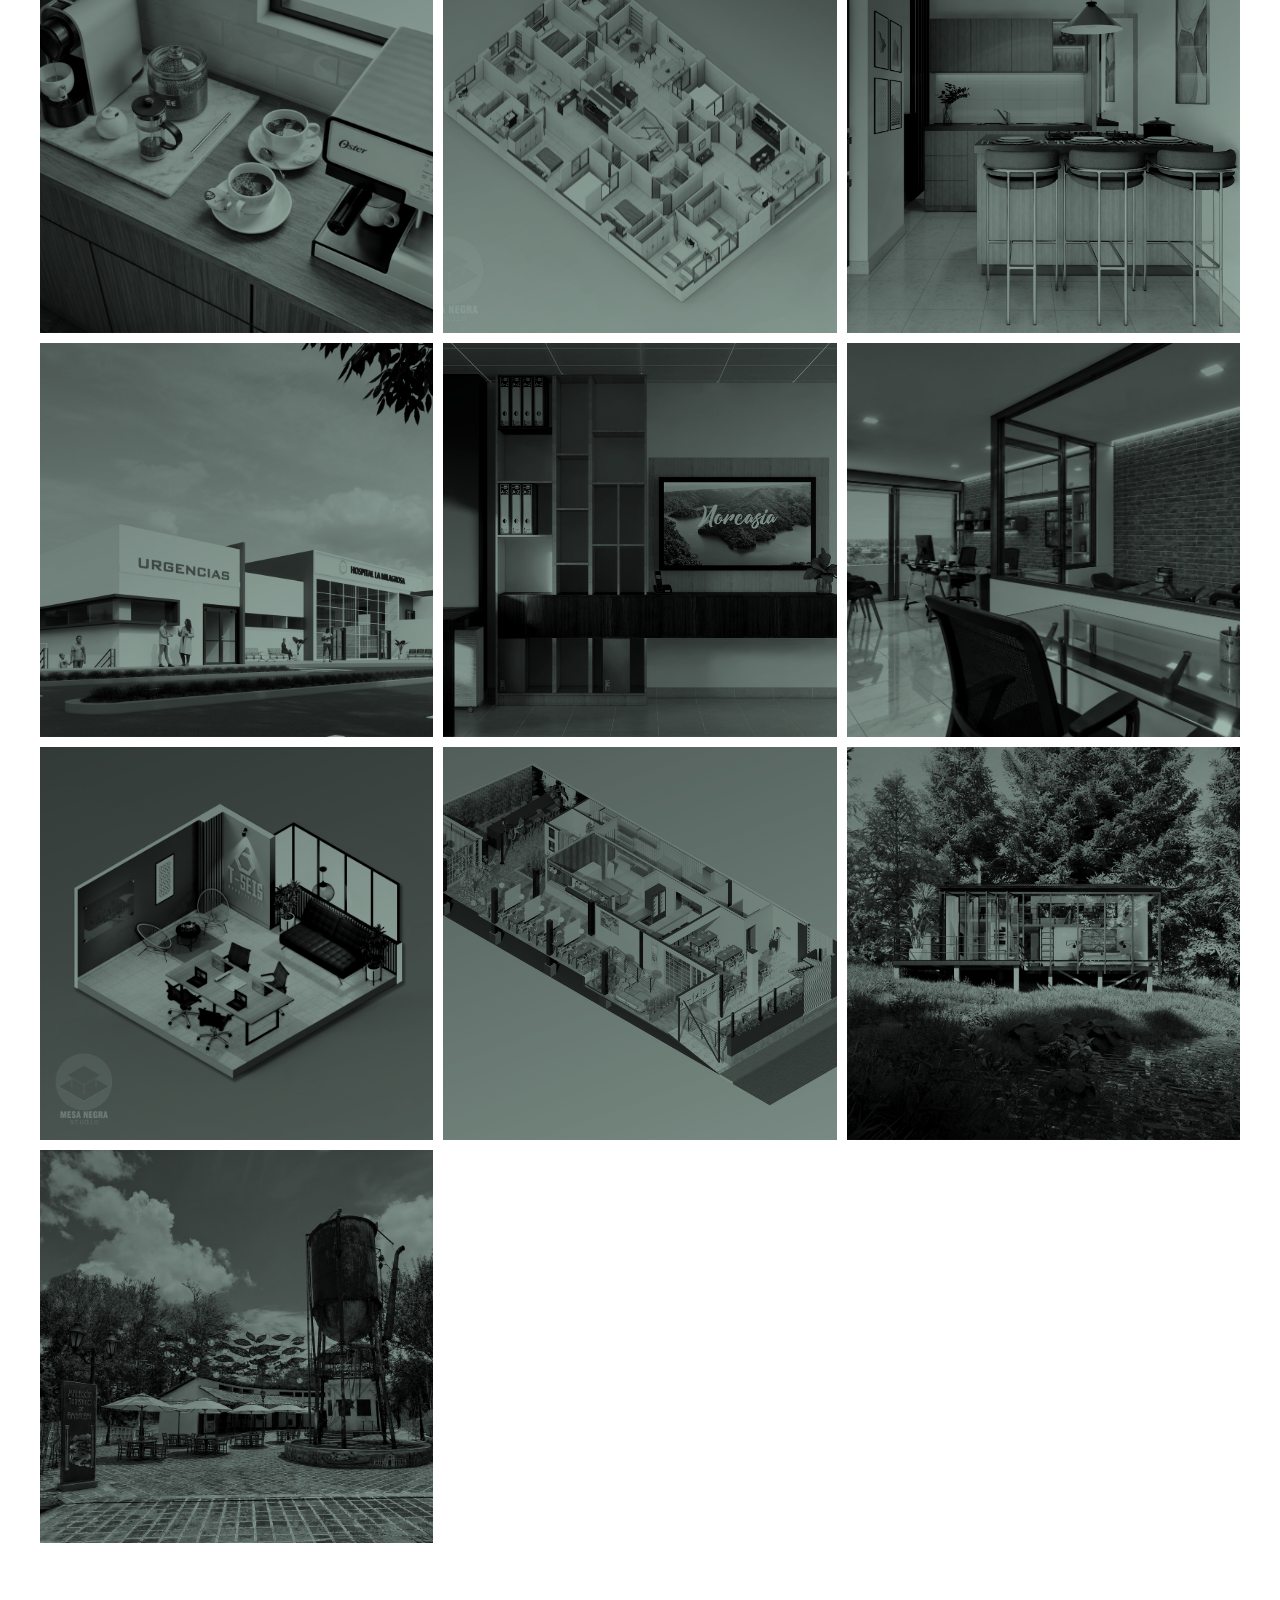
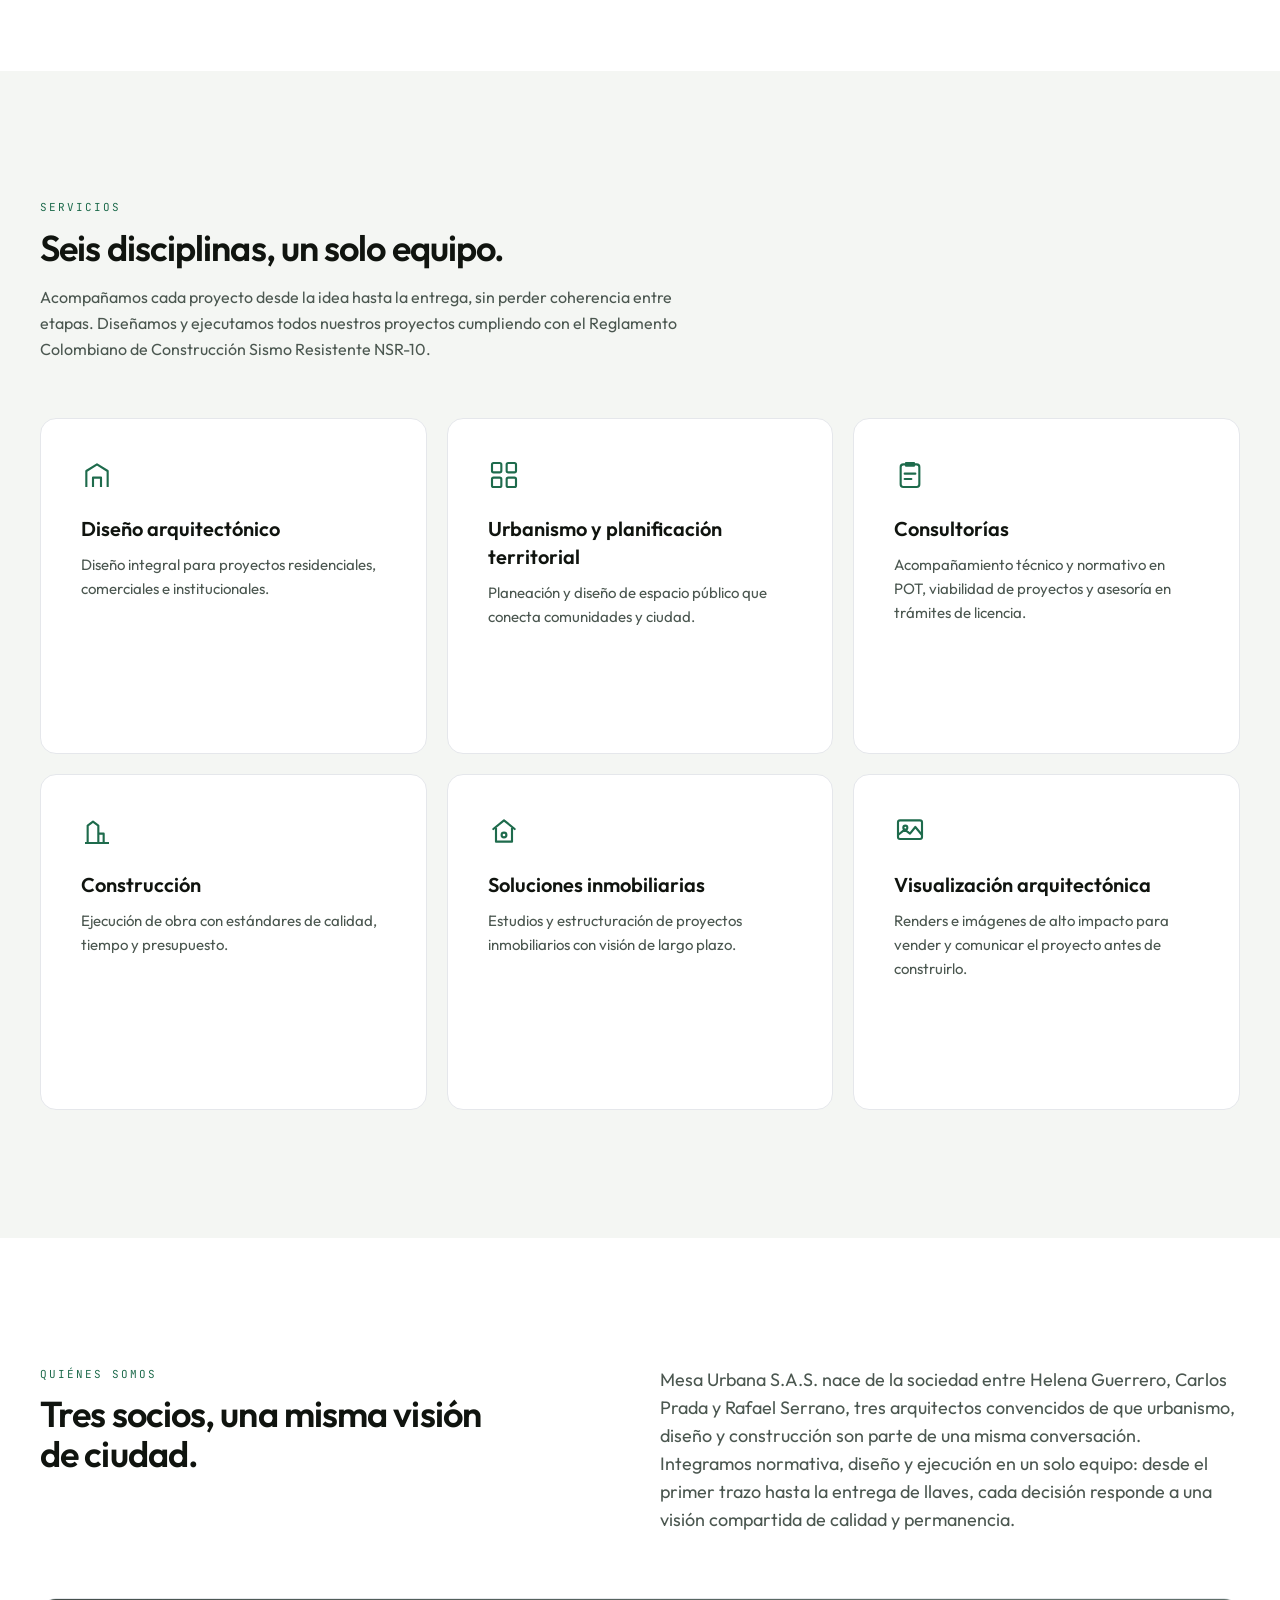
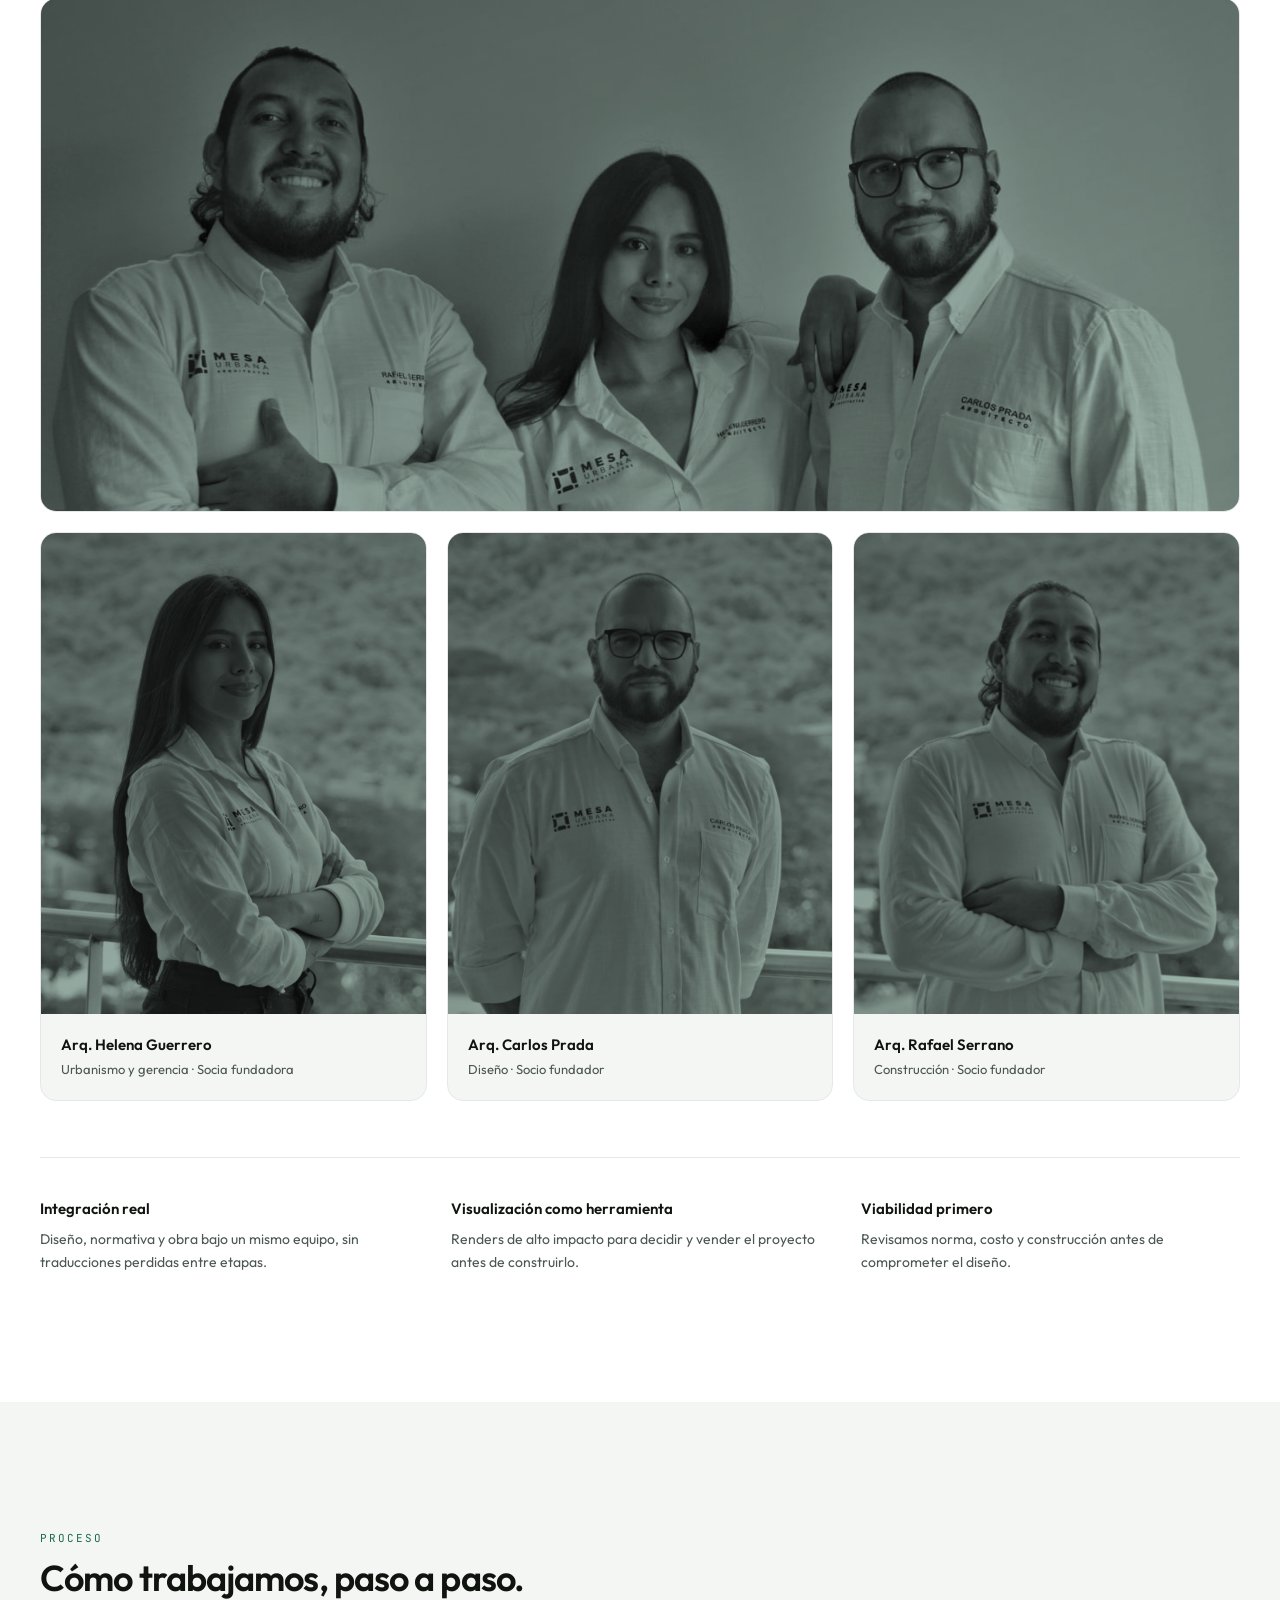
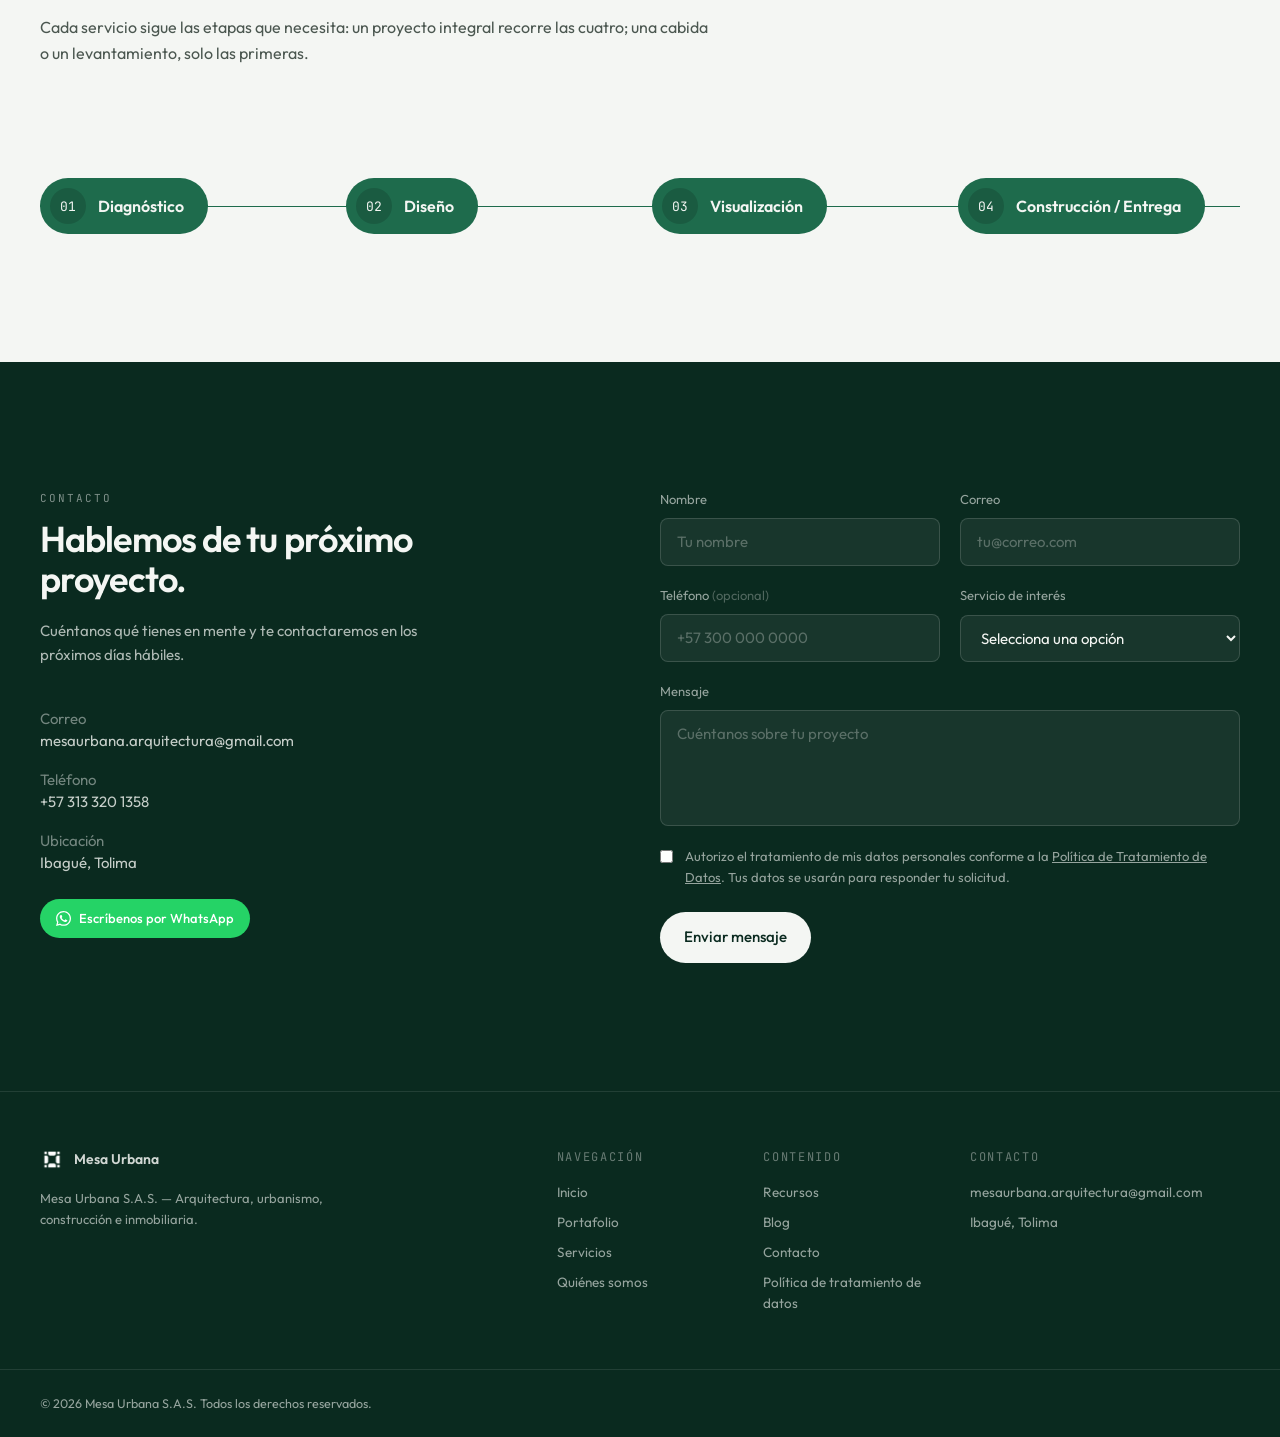
==== commit b919d6e3: "Fotos reales del equipo y dos proyectos nuevos en el portafolio - Fotos individuales de los tres soc" ====
--- a/index.html
+++ b/index.html
@@ -254,6 +254,10 @@
   #servicios .service-overlay li { align-items: flex-start; }
   #servicios .service-overlay li svg { margin-top: 3px; }
   @media (min-width: 640px) { #servicios .reveal.group { min-height: 21rem; } }
+  /* foto del equipo en Quiénes somos: recorte más panorámico según el ancho */
+  .team-banner { aspect-ratio: 4 / 3; }
+  @media (min-width: 640px) { .team-banner { aspect-ratio: 16 / 9; } }
+  @media (min-width: 1024px) { .team-banner { aspect-ratio: 21 / 9; } }
 </style>
 </head>
 
@@ -519,7 +523,12 @@
       </div>
     </div>
 
-    <div class="mt-16 grid sm:grid-cols-3 gap-5">
+    <div class="reveal zoom-parent team-banner mt-16 relative overflow-hidden rounded-2xl border border-ink/8 bg-bone">
+      <img src="assets/equipo/equipo.jpeg" alt="Los tres socios de Mesa Urbana: Rafael Serrano, Helena Guerrero y Carlos Prada" class="duotone zoom-img w-full h-full object-cover" loading="lazy">
+      <div class="absolute inset-0 duotone-overlay"></div>
+    </div>
+
+    <div class="mt-5 grid sm:grid-cols-3 gap-5">
       <button type="button" data-member="helena" class="reveal card-hover zoom-parent block w-full text-left rounded-2xl overflow-hidden border border-ink/8 bg-bone">
         <div class="relative aspect-[4/5] overflow-hidden">
           <img src="assets/equipo/helena-guerrero.jpg" alt="Arq. Helena Guerrero" class="duotone zoom-img w-full h-full object-cover">
@@ -1066,9 +1075,11 @@
     'edificio-lmf-80': { title: 'Edificio LMF 80', category: '', description: '', images: projectImages('edificio-lmf-80', 11) },
     'hospital-villa-rica': { title: 'Hospital Villa Rica', category: '', description: '', images: projectImages('hospital-villa-rica', 4) },
     'oficina-ingenieria-sas': { title: 'Oficina Ingenieria SAS', category: '', description: '', images: projectImages('oficina-ingenieria-sas', 4) },
+    'oficina-ricardo-serrano': { title: 'Oficina Ricardo Serrano', category: '', description: '', images: projectImages('oficina-ricardo-serrano', 3) },
     'oficina-t-seis-arquitectos': { title: 'Oficina T Seis Arquitectos', category: '', description: '', images: projectImages('oficina-t-seis-arquitectos', 3) },
     'restaurante-naruto': { title: 'Restaurante Naruto', category: 'Ibagué · 2025 · aprox. 200 m²', description: 'Rol: equipo de diseño (con el arq. Daniel Caro) y visualización\nAmpliación de restaurante asiático con 2 pisos en la parte posterior. Se conservó la edificación existente con reforzamiento estructural; el dueño aprobó y construyó la primera etapa.', images: projectImages('restaurante-naruto', 13) },
     'serena-house': { title: 'Serena House', category: 'Zona rural de Ibagué · 2025 · 90 m²', description: 'Rol: diseño y visualización\nCasa vacacional con fachada de cristal y estructura metálica orientada a un lago artificial. Diseño aprobado en menos de 3 semanas y entregado completo para construcción.', images: projectImages('serena-house', 4) },
+    'transformacion-malecon-ambalema': { title: 'Transformación del Malecón de Ambalema', category: 'Ambalema, Tolima · 2026 · aprox. 5.400 m²', description: 'Rol: formulación del proyecto de intervención efímera\nEstrategia de intervención urbana efímera que transforma los resultados de un proceso participativo en una propuesta espacial articulada con el concepto de ciudad Ambalema Mágico. En evaluación y estructuración para su implementación.', images: projectImages('transformacion-malecon-ambalema', 5) },
   };
 
   const portfolioGrid = document.getElementById('portfolio-grid');
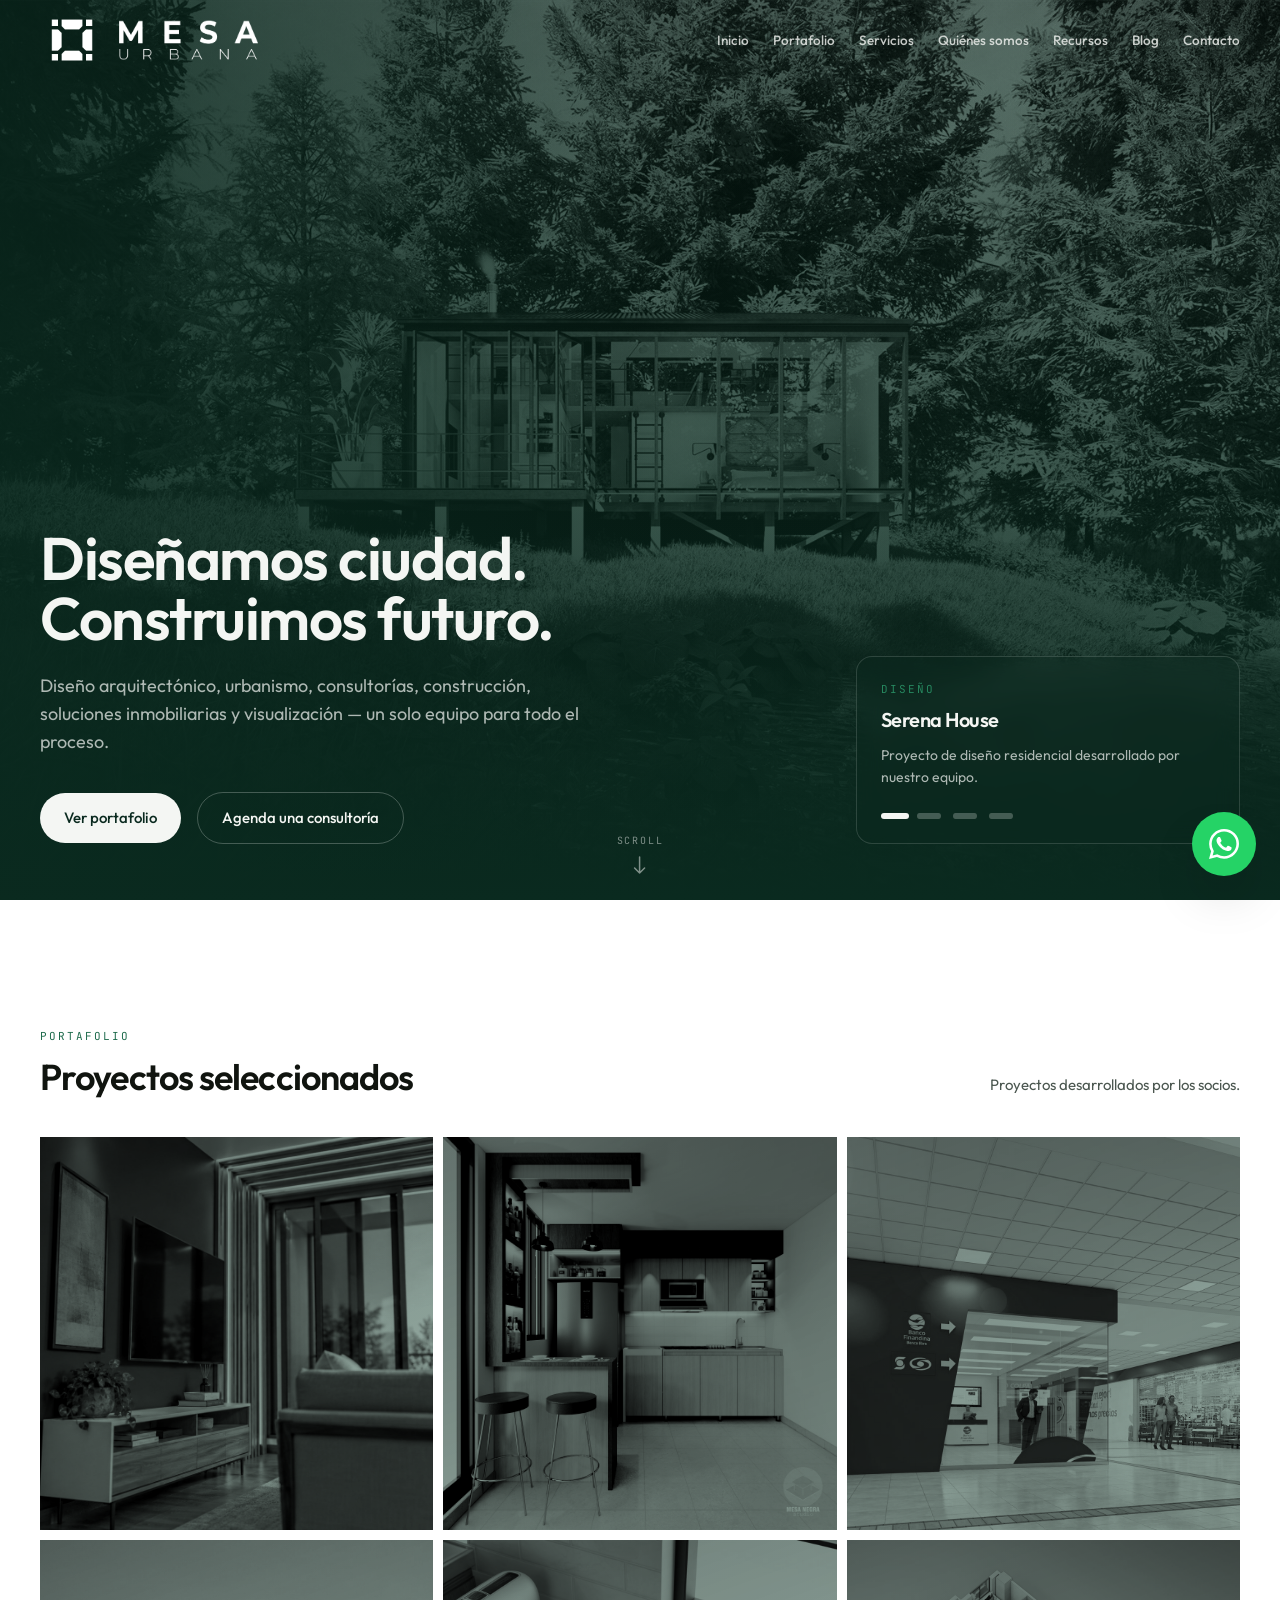
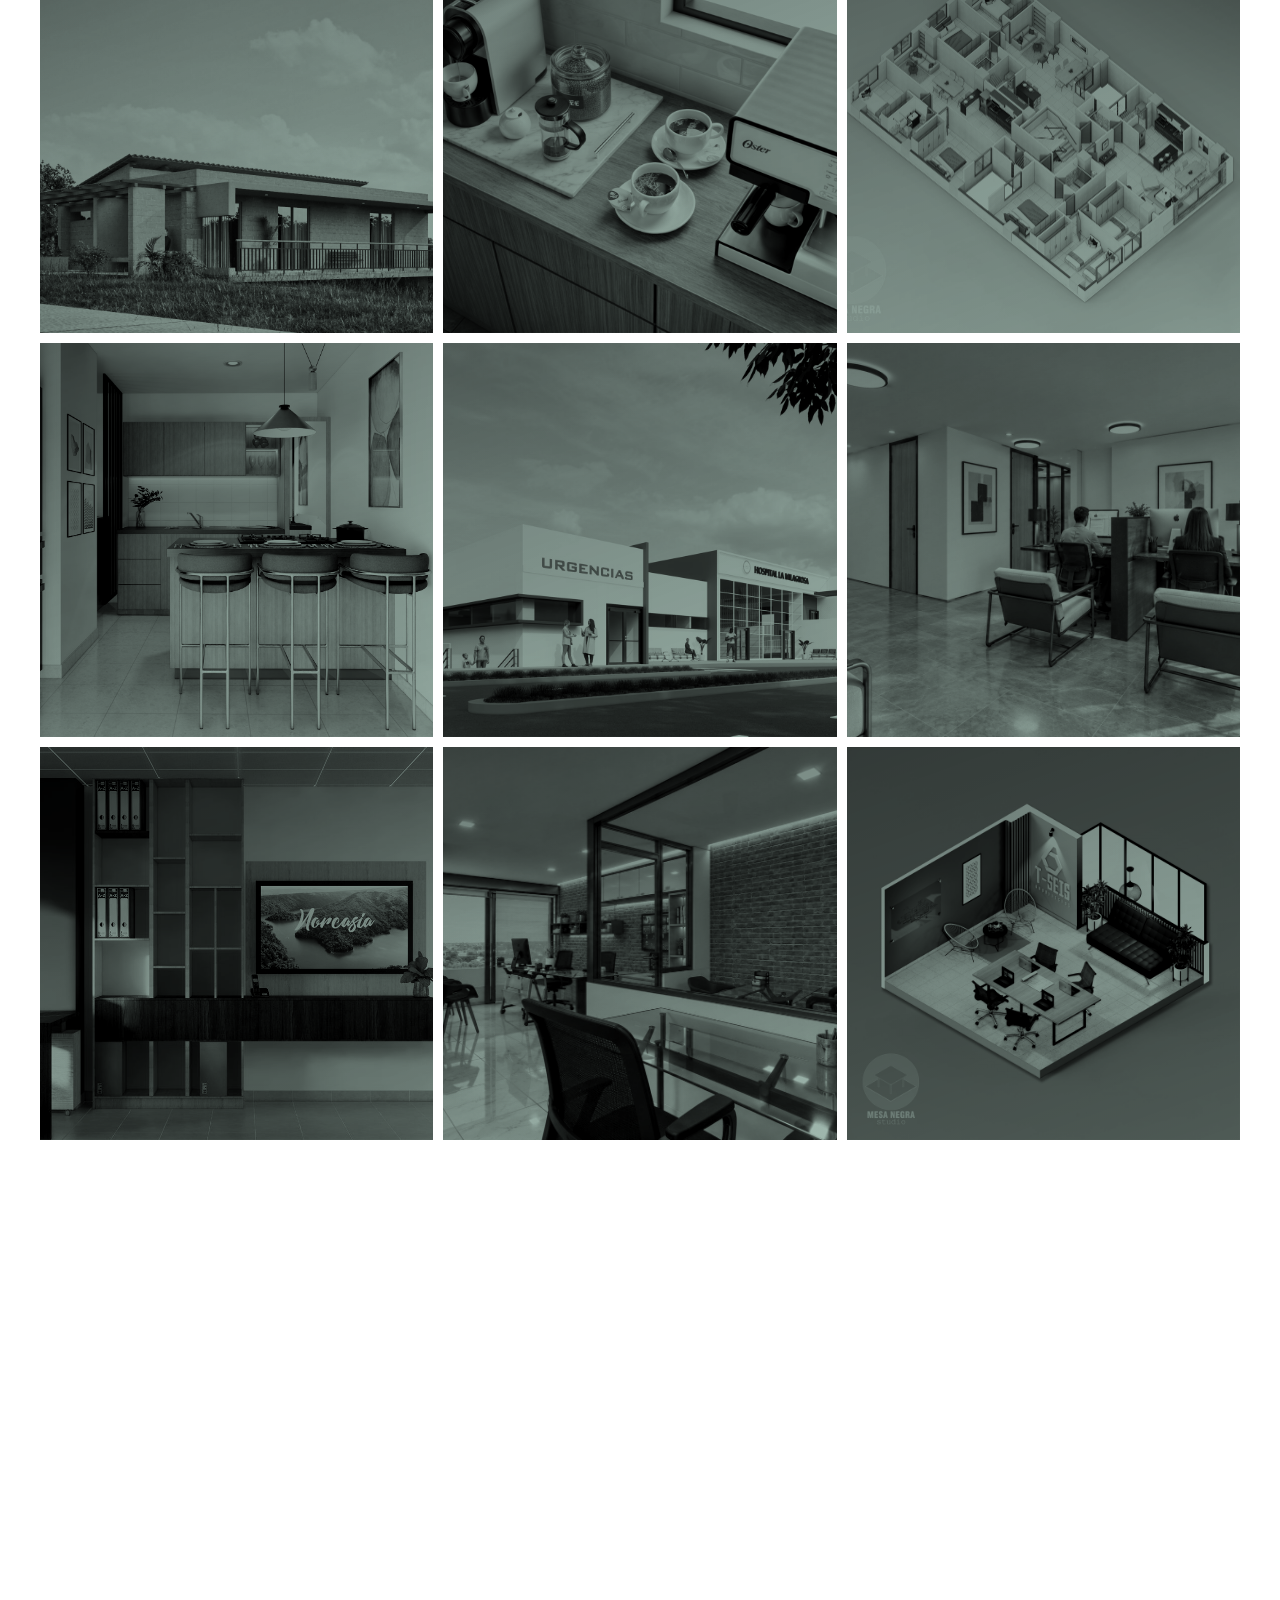
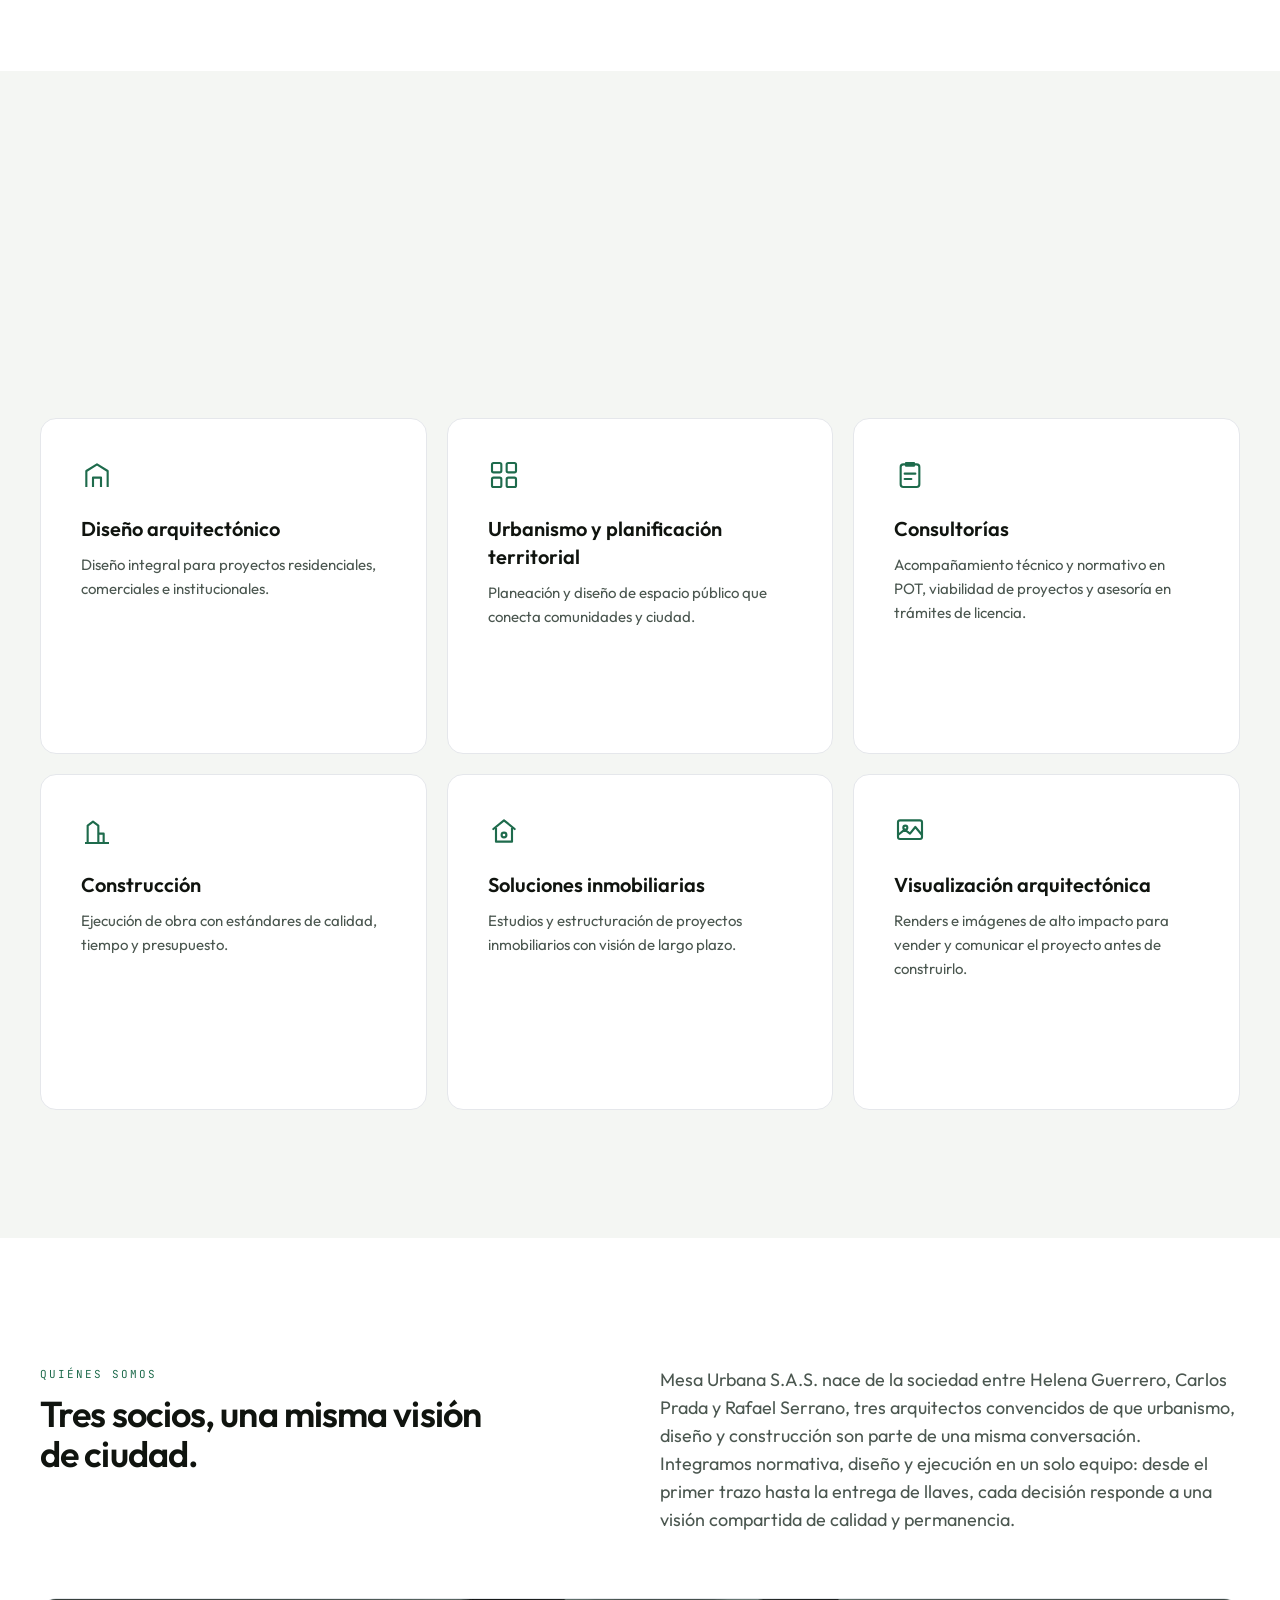
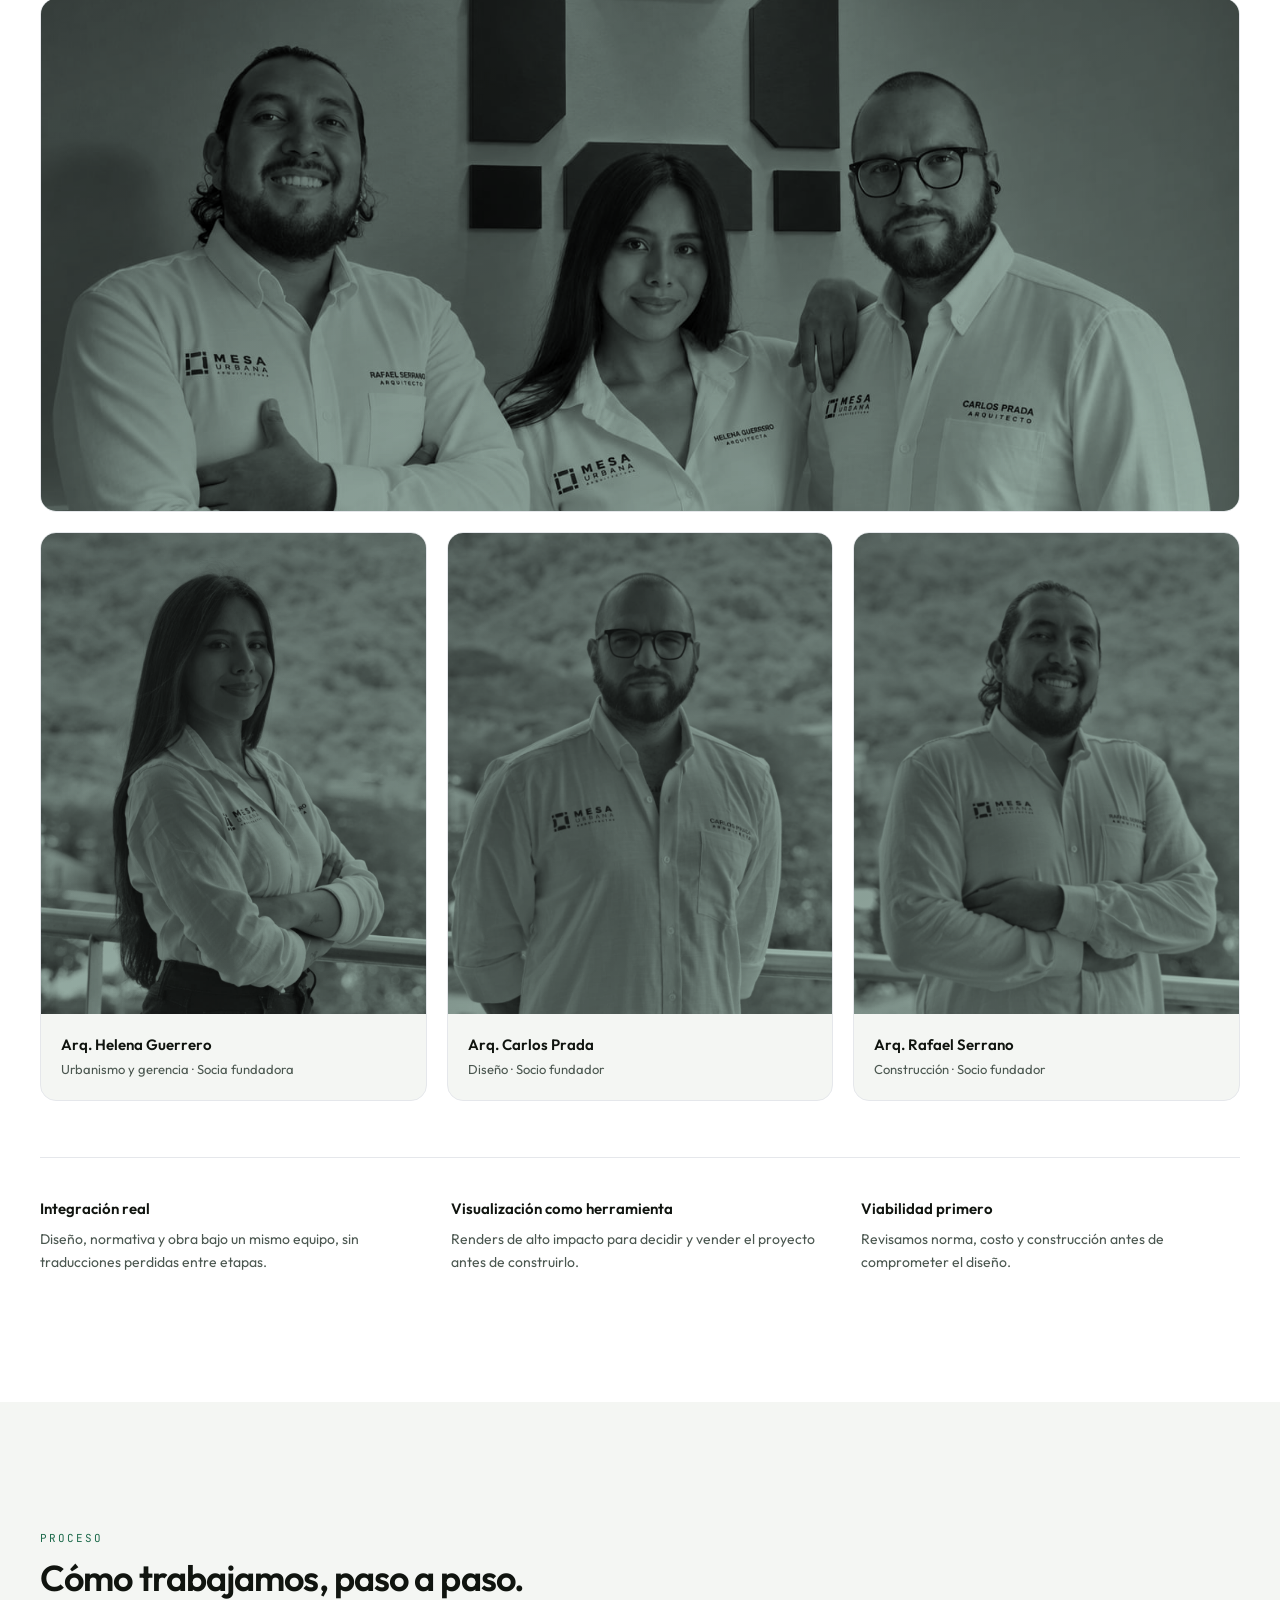
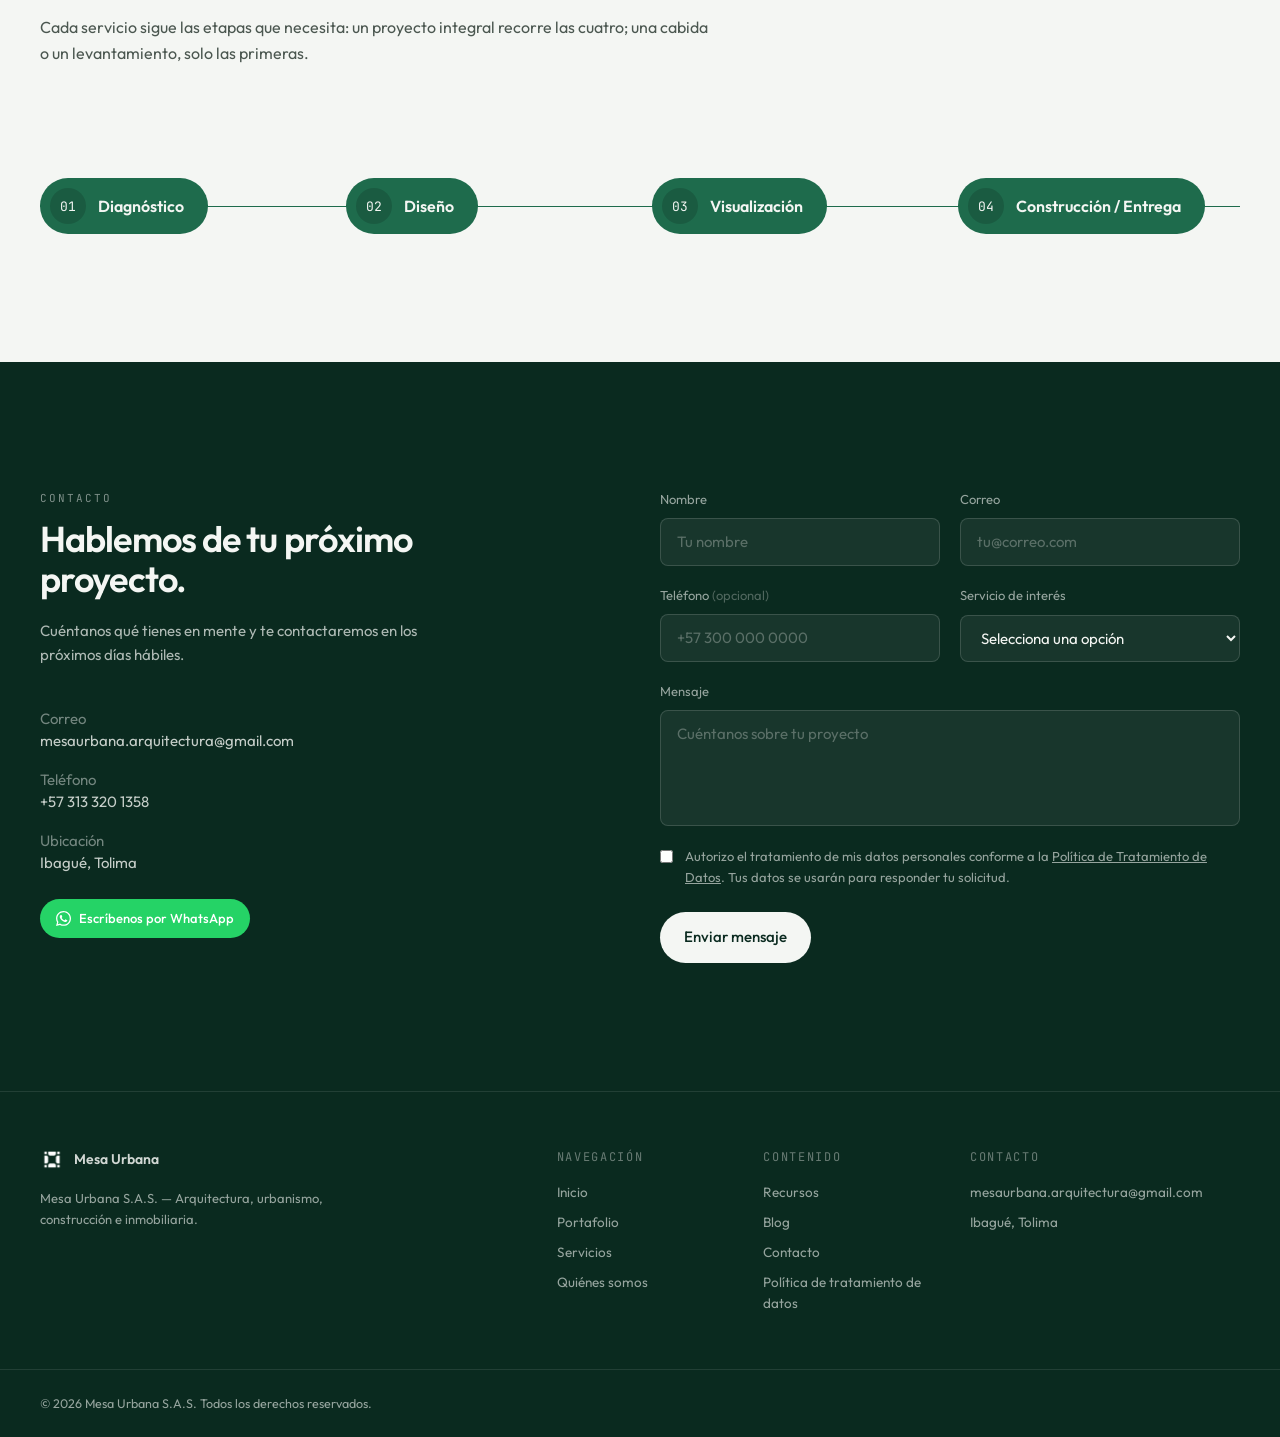
==== commit 159609da: "Nueva foto del equipo y dos proyectos mas en el portafolio - Foto grupal del equipo actualizada (Qui" ====
--- a/index.html
+++ b/index.html
@@ -1067,6 +1067,7 @@
     return arr;
   }
   const projectsData = {
+    'apto-tempus-49': { title: 'Apto Tempus 49', category: '', description: '', images: projectImages('apto-tempus-49', 5) },
     'apto-torreon-santa-ana': { title: 'Apto Torreon Santa Ana', category: '', description: '', images: projectImages('apto-torreon-santa-ana', 6) },
     'banco-finandina': { title: 'Banco Finandina', category: '', description: '', images: projectImages('banco-finandina', 2) },
     'casa-paipa': { title: 'Casa Paipa', category: 'Paipa, Boyacá · 2024 · 180 m²', description: 'Rol: visualización arquitectónica\nVivienda unifamiliar vacacional de 1 piso en parcelación rural. Mostrar el proyecto implantado en el terreno real permitió la aprobación del diseño y la contratación de su ejecución.', images: projectImages('casa-paipa', 6) },
@@ -1074,6 +1075,7 @@
     'edificio-belen-9-31': { title: 'Edificio Belen 9-31', category: '', description: '', images: projectImages('edificio-belen-9-31', 3) },
     'edificio-lmf-80': { title: 'Edificio LMF 80', category: '', description: '', images: projectImages('edificio-lmf-80', 11) },
     'hospital-villa-rica': { title: 'Hospital Villa Rica', category: '', description: '', images: projectImages('hospital-villa-rica', 4) },
+    'oficina-edificio-mar-azul': { title: 'Oficina Edificio Mar Azul', category: '', description: '', images: projectImages('oficina-edificio-mar-azul', 2) },
     'oficina-ingenieria-sas': { title: 'Oficina Ingenieria SAS', category: '', description: '', images: projectImages('oficina-ingenieria-sas', 4) },
     'oficina-ricardo-serrano': { title: 'Oficina Ricardo Serrano', category: '', description: '', images: projectImages('oficina-ricardo-serrano', 3) },
     'oficina-t-seis-arquitectos': { title: 'Oficina T Seis Arquitectos', category: '', description: '', images: projectImages('oficina-t-seis-arquitectos', 3) },
